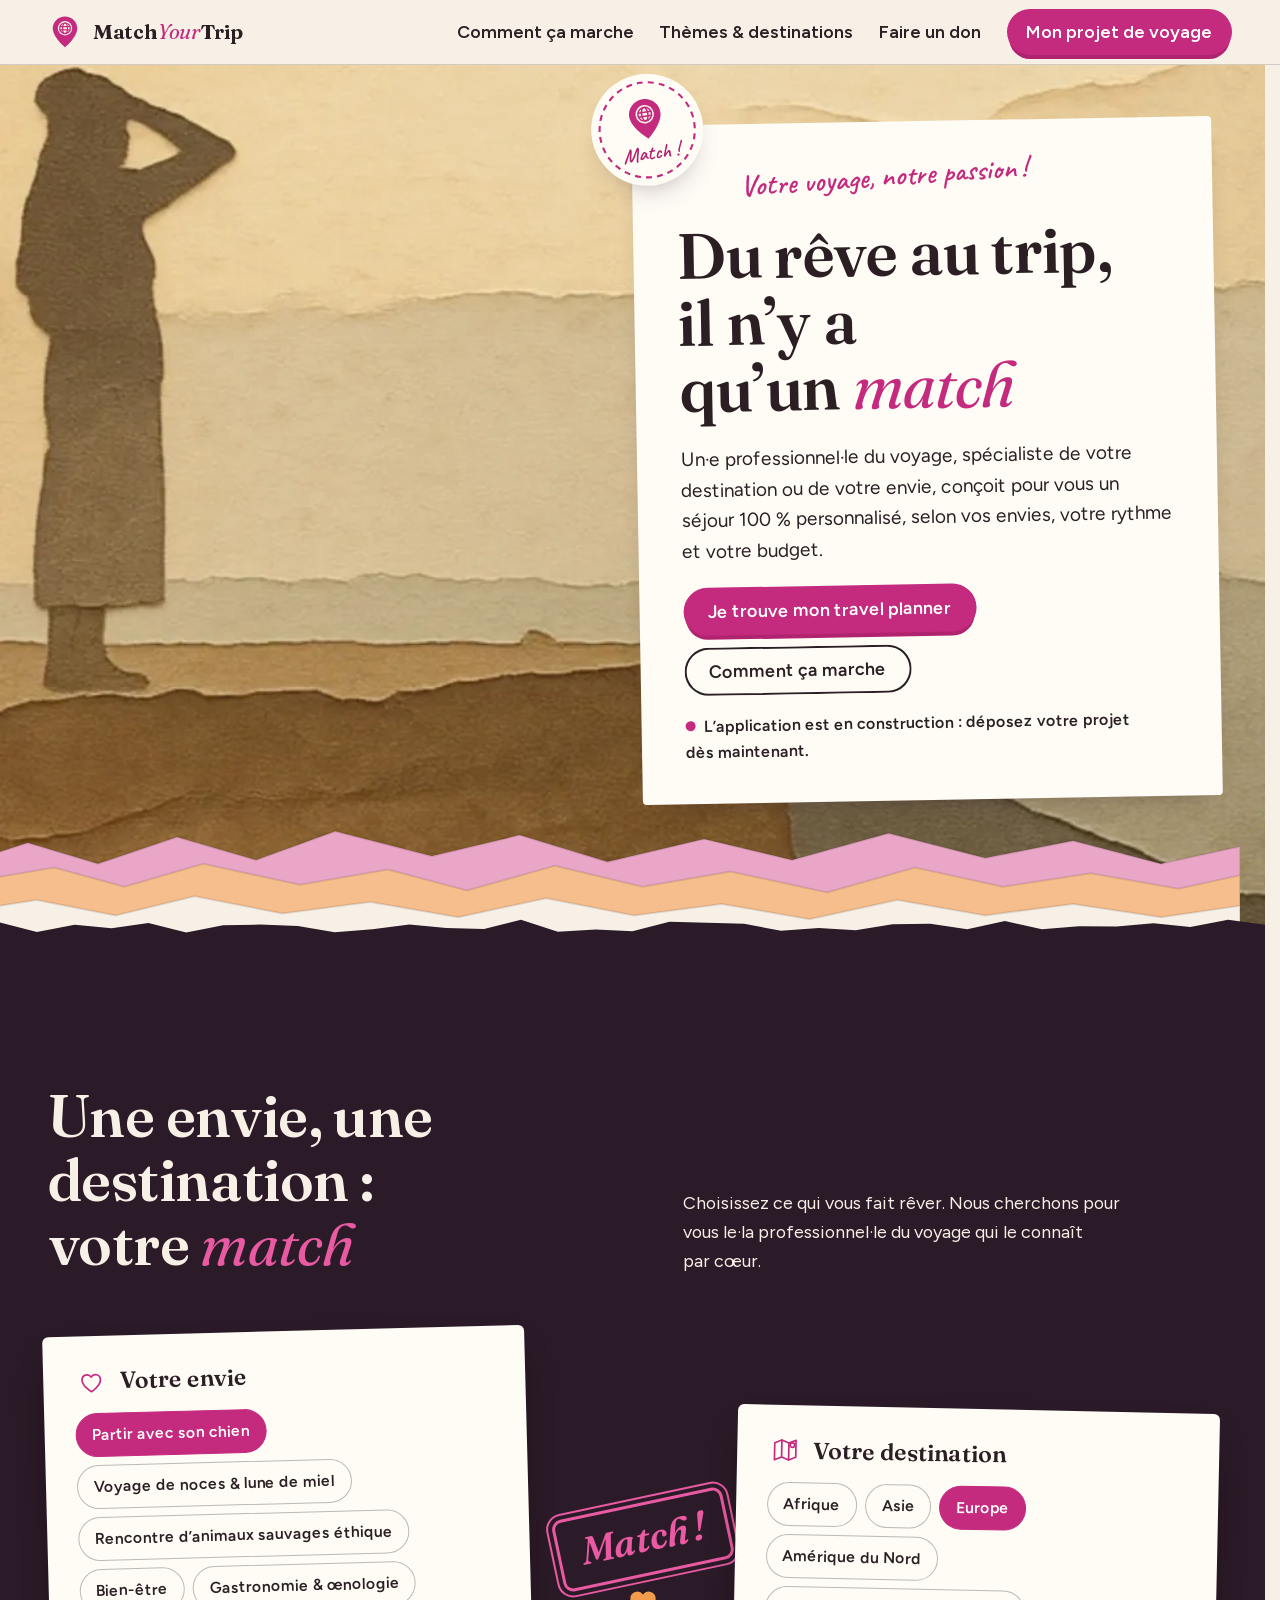
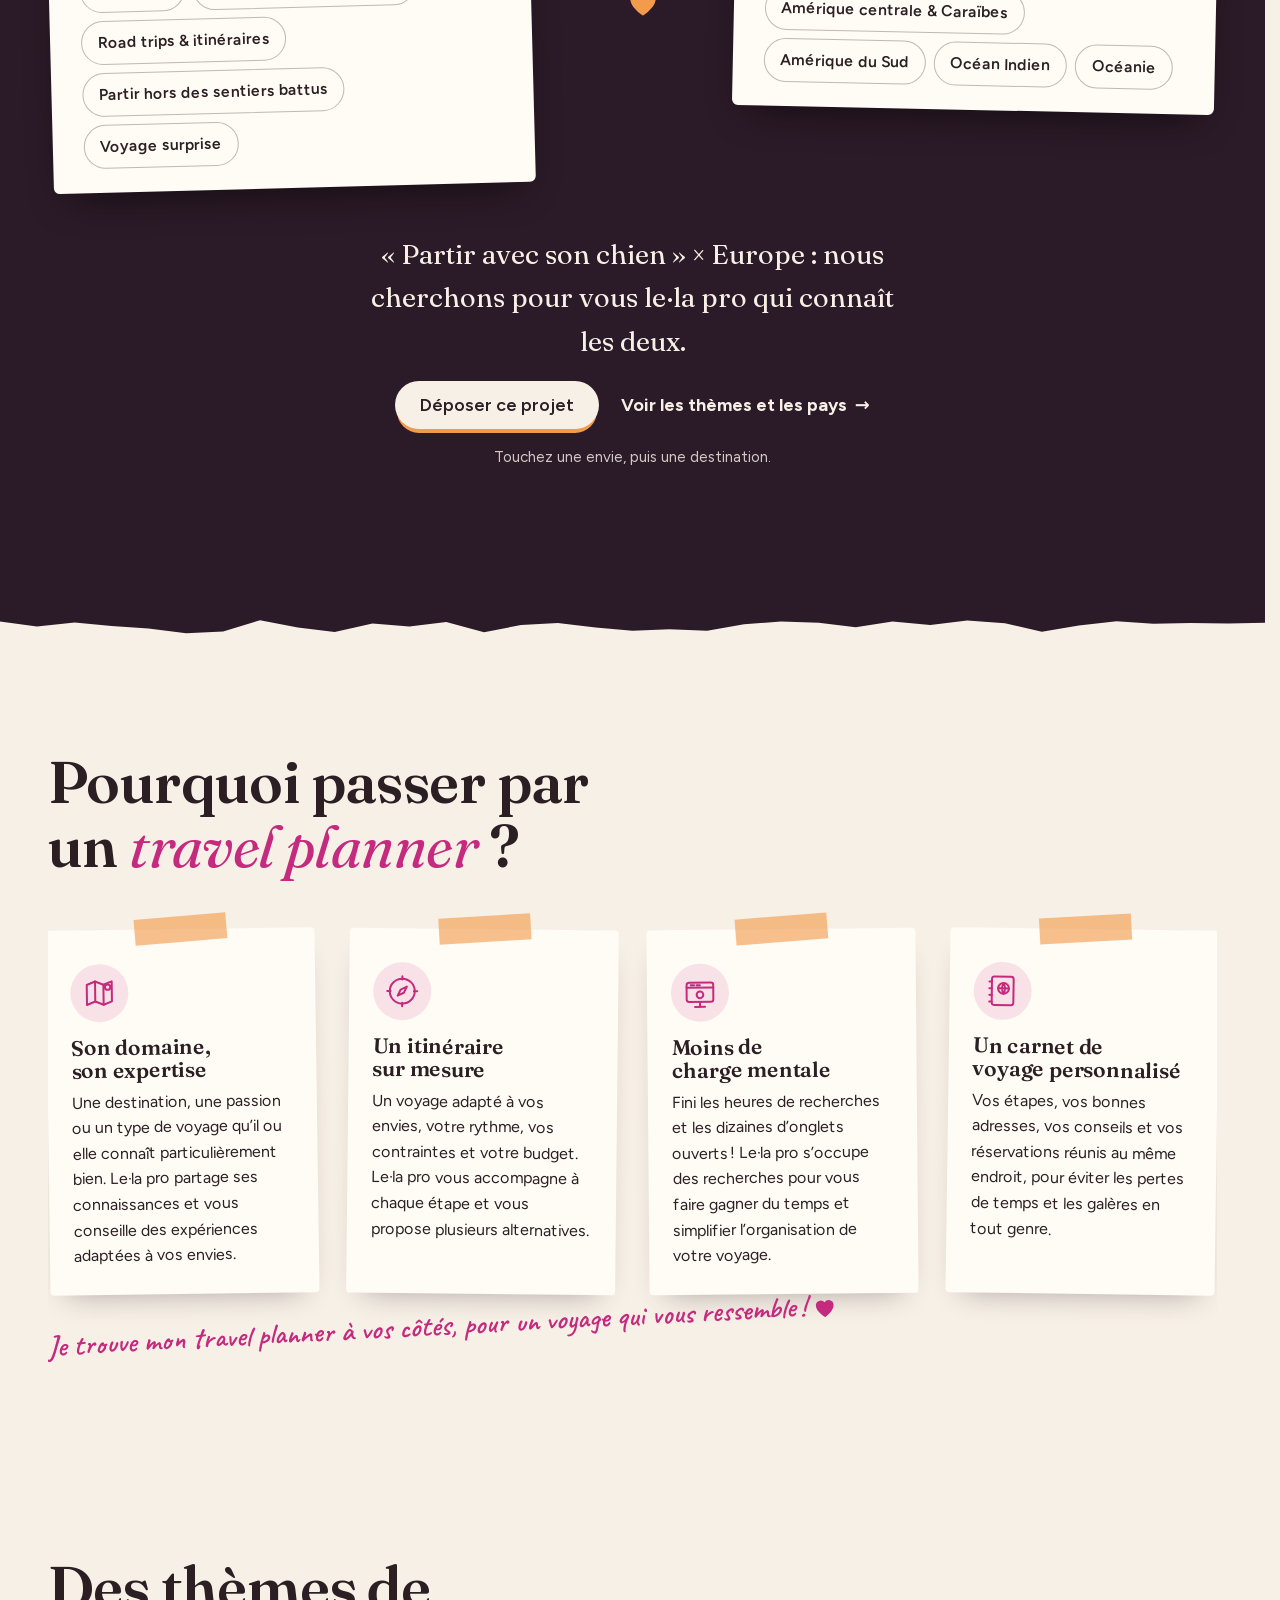
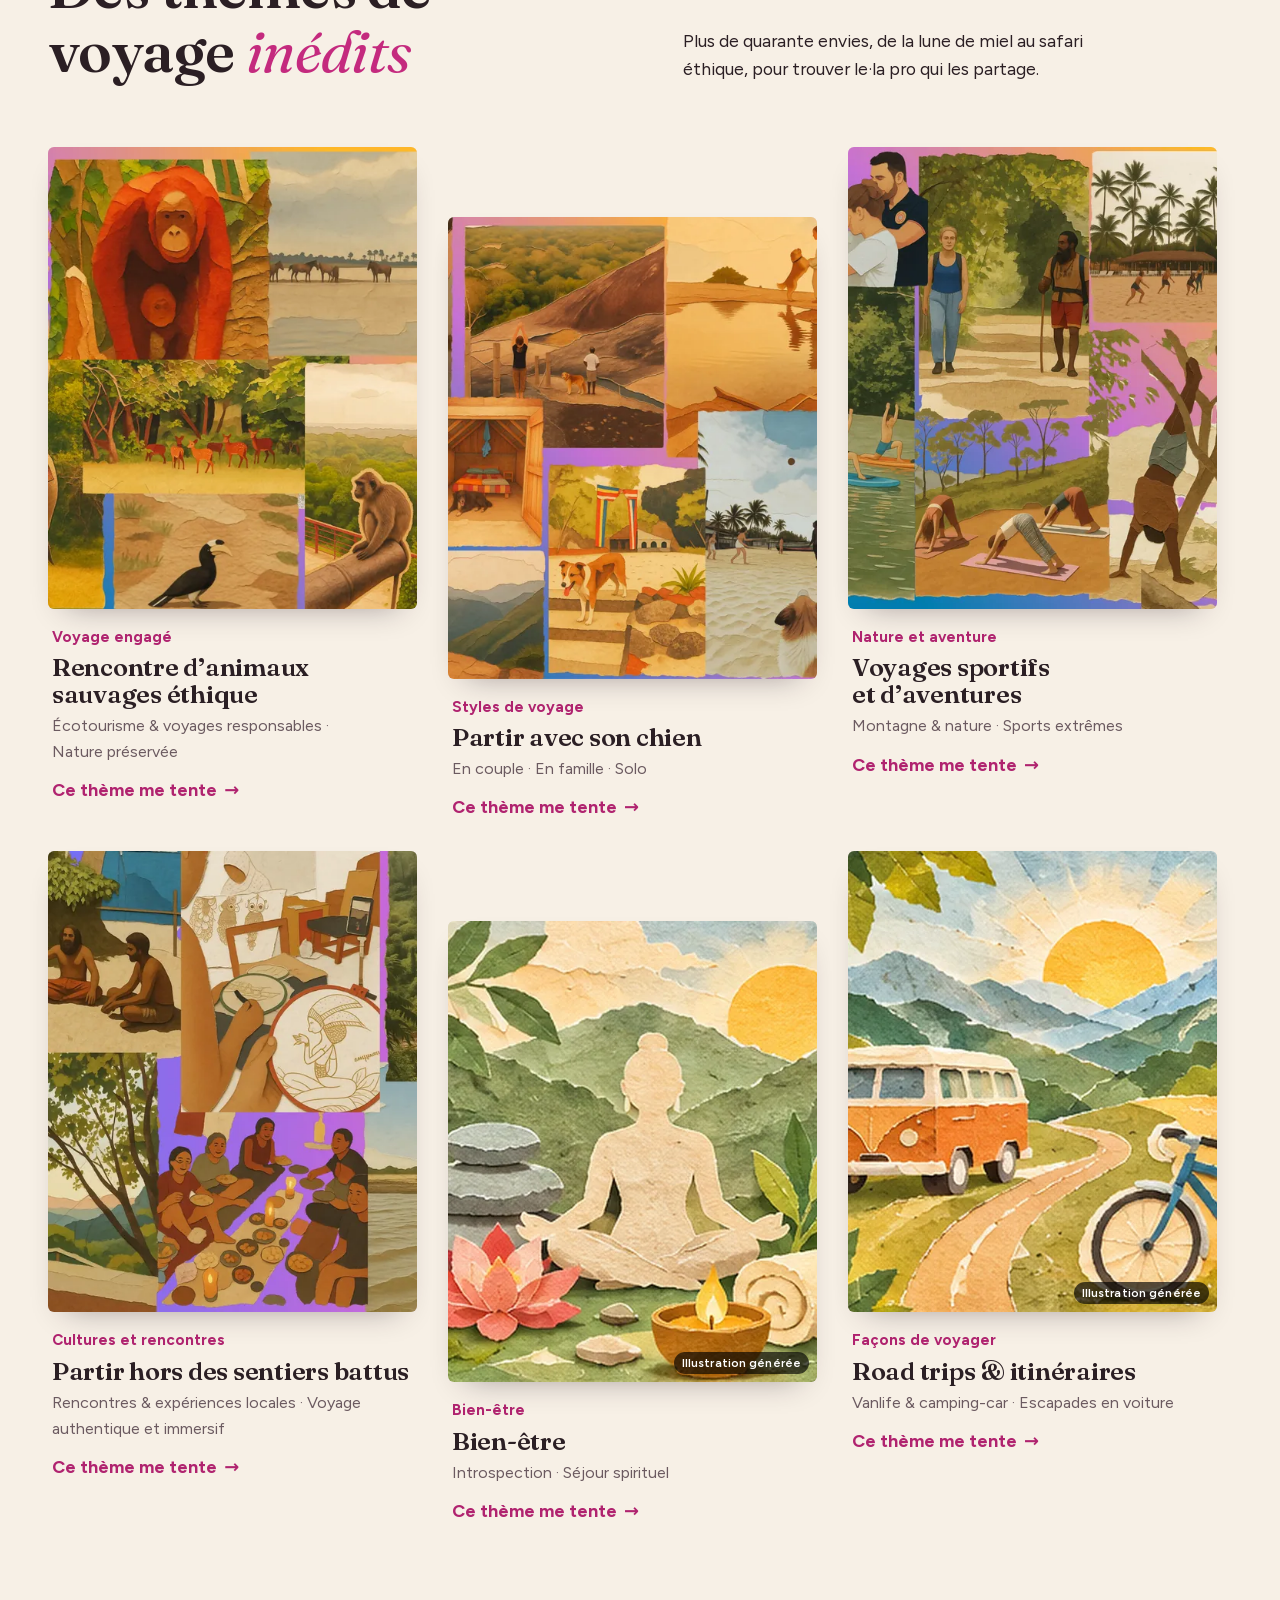
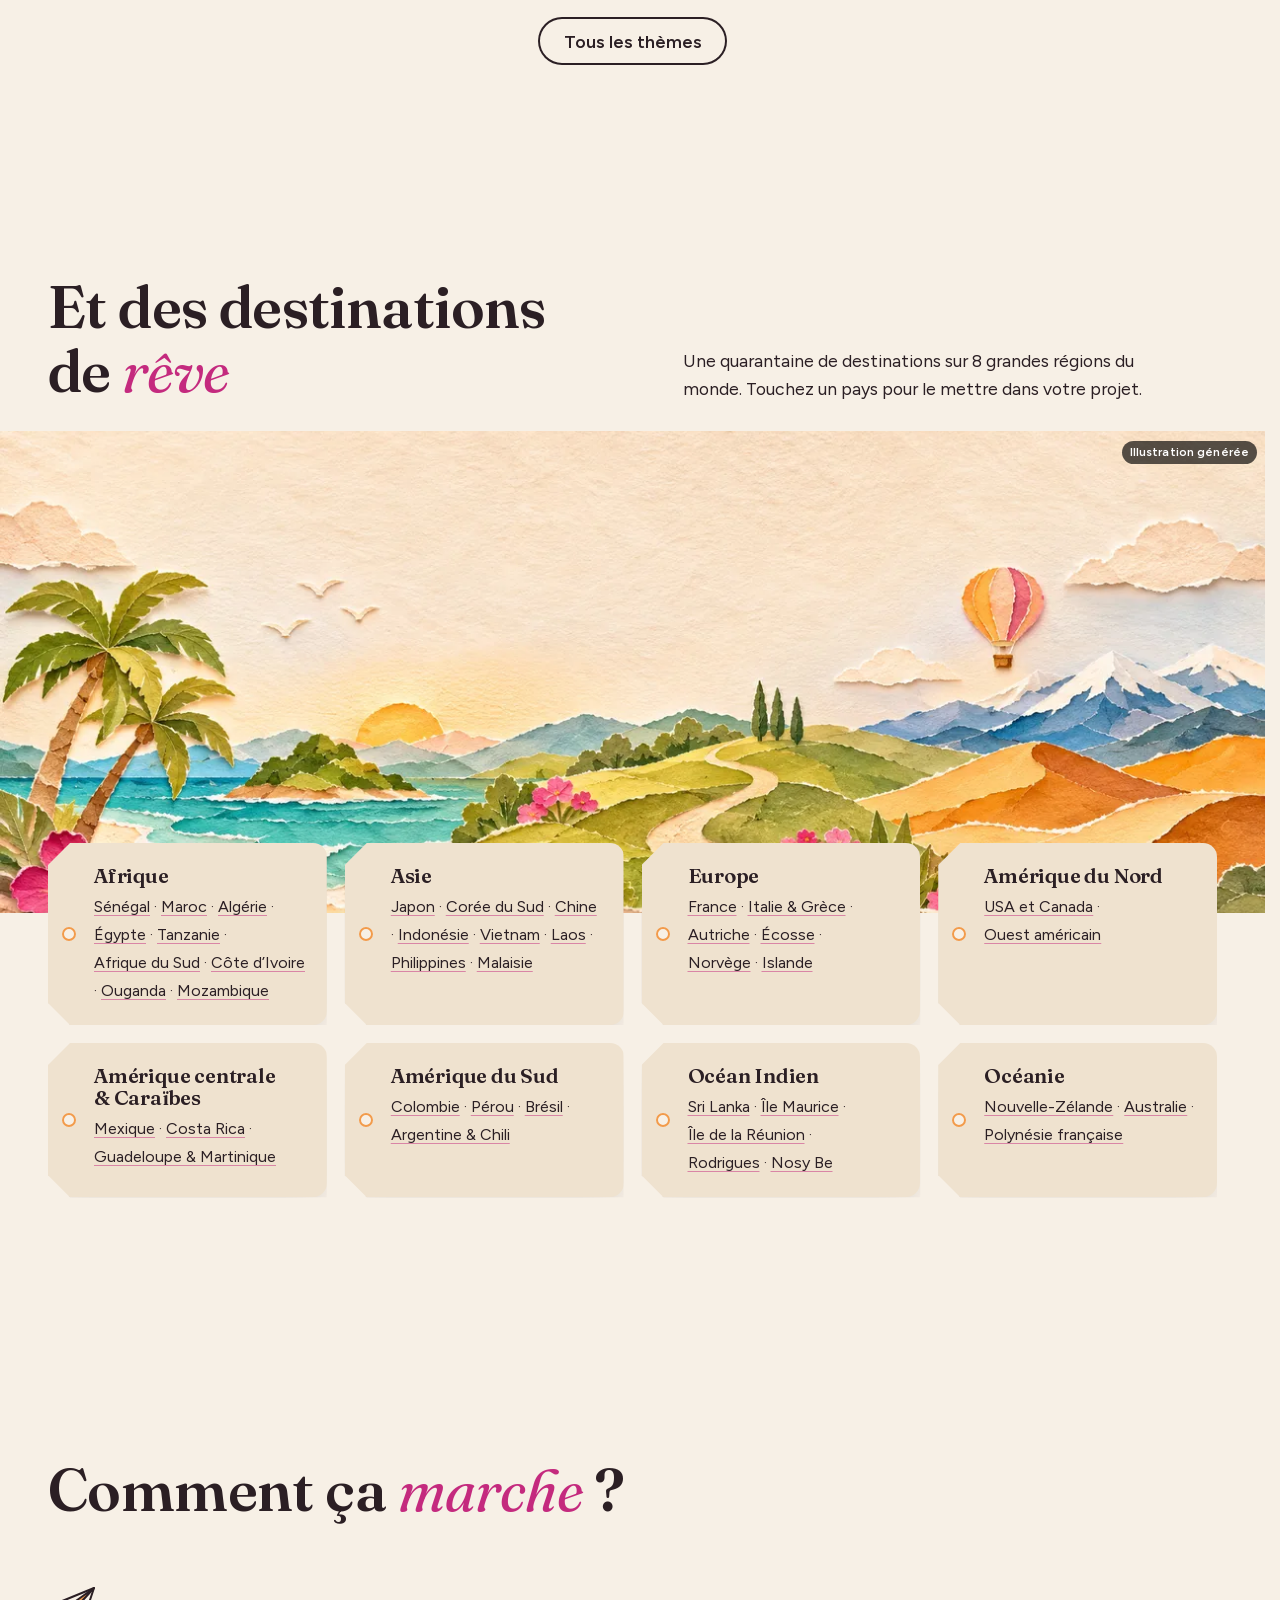
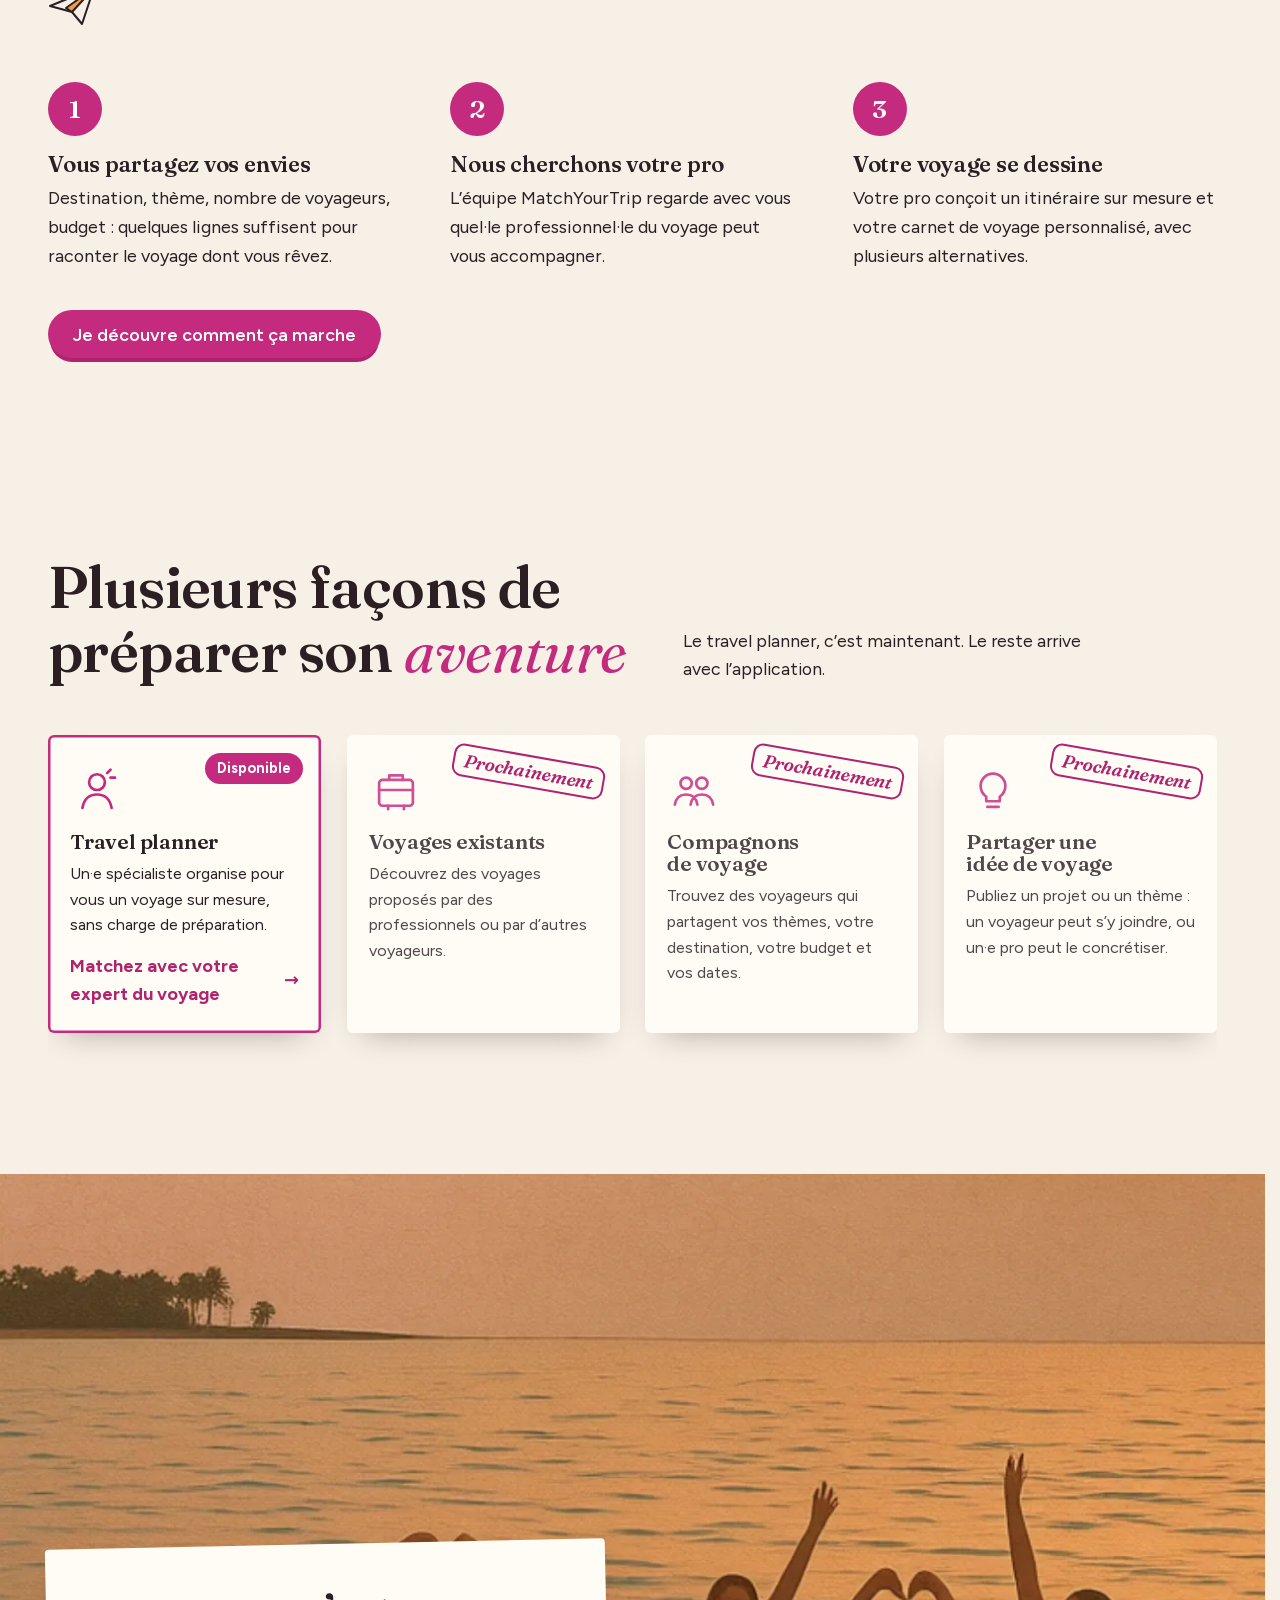
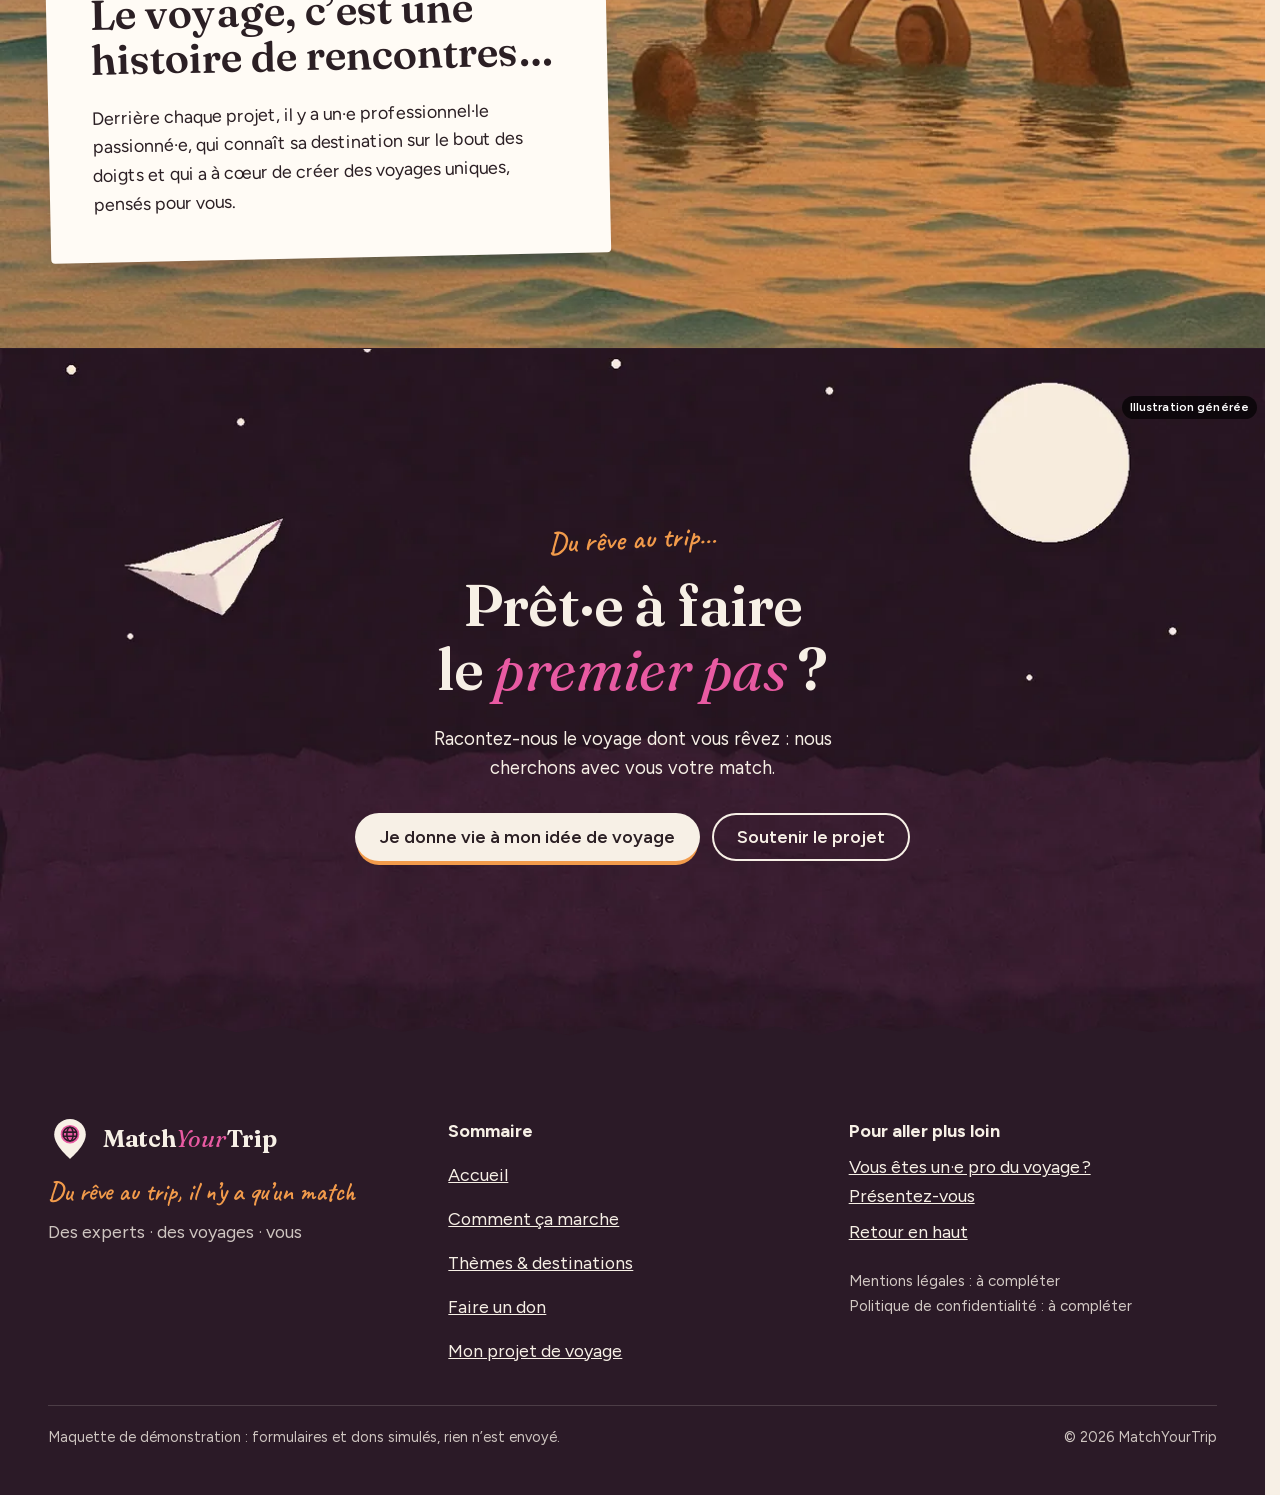
==== index.html @ 53a89237 "Maquette v1" ====
<!doctype html>
<html lang="fr" data-v="1" data-curseur>
<head>
<meta charset="utf-8">
<meta name="viewport" content="width=device-width, initial-scale=1, viewport-fit=cover">
<title>MatchYourTrip : du rêve au trip, il n’y a qu’un match</title>
<meta name="description" content="Un·e professionnel·le du voyage, spécialiste de votre destination ou de votre envie, conçoit un séjour 100 % personnalisé selon vos envies, votre rythme et votre budget.">
<meta name="robots" content="noindex, nofollow">
<link rel="canonical" href="https://matchyourtrip-maquette.vercel.app/">
<style>:root{--fond:#F7F0E6;--texte:#2B1F24;--voile-fond:#2B1A27;--ouverture-fond:#F7F0E6;--menu-fond:#F7F0E6}:root { --entete-h: 72px; --barres-h: 0px; } html { background: var(--fond); color: var(--texte); scrollbar-gutter: stable; } body { margin: 0; background: var(--fond); } html.js:not(.secours):not([data-arrivee="retour"]) [data-anime] { opacity: 0; } html.js:not(.secours):not([data-arrivee="retour"]) [data-anime].vu { opacity: 1; } [data-voile] { position: fixed; inset: 0; z-index: 900; background: var(--voile-fond); transform: translateY(100%); visibility: hidden; pointer-events: none; } html[data-arrivee="voile"]:not(.voile-leve):not(.secours) [data-voile] { transform: none; visibility: visible; } html.secours [data-voile] { visibility: hidden !important; } .ouverture-panneau { position: fixed; inset: 0; z-index: 850; display: none; place-content: center; justify-items: center; background: var(--ouverture-fond, var(--voile-fond)); color: var(--fond); text-align: center; } html.js[data-arrivee="intro"]:not(.secours):not(.intro-finie) .ouverture-panneau { display: grid; } html.defilement-bloque, html.defilement-bloque body, html.js[data-arrivee="intro"]:not(.secours):not(.intro-finie), html.js[data-arrivee="intro"]:not(.secours):not(.intro-finie) body, html[data-arrivee="voile"]:not(.voile-leve):not(.secours), html[data-arrivee="voile"]:not(.voile-leve):not(.secours) body { overflow: hidden; } html.js[data-arrivee="intro"]:not(.secours):not(.intro-finie) { background-color: var(--ouverture-fond, var(--voile-fond)); } html[data-arrivee="voile"]:not(.voile-leve):not(.secours) { background-color: var(--voile-fond); }</style>
<script>(function () {
var d = document.documentElement, ss = null, ls = null;
try { ss = window.sessionStorage; ls = window.localStorage; } catch (e) {}
d.classList.add('js');
var nav = performance.getEntriesByType ? performance.getEntriesByType('navigation')[0] : null;
var type = nav ? nav.type : 'navigate';
var depart = null;
try { depart = JSON.parse(ss.getItem('socle:depart') || 'null'); ss.removeItem('socle:depart'); } catch (e) {}
if (depart && !(Date.now() - depart.t < 15000)) depart = null;
var mode = type === 'back_forward' ? 'retour' : type === 'reload' ? 'intro' : depart ? 'voile' : 'intro';
d.setAttribute('data-arrivee', mode);
if (mode === 'voile' && depart.couleur) d.style.setProperty('--voile-fond', depart.couleur);
if (type === 'reload' && 'scrollRestoration' in history) {
history.scrollRestoration = 'manual';
}
try {
var choisie = ls && ls.getItem('socle:langue');
var langue = (d.lang || '').slice(0, 2);
if (choisie && choisie !== langue && type === 'navigate' && !depart) {
var alt = document.querySelector('link[rel="alternate"][hreflang="' + choisie + '"]');
if (alt) location.replace(new URL(alt.href).pathname + location.search + location.hash);
}
} catch (e) {}
setTimeout(function () { if (!d.classList.contains('demarre')) d.classList.add('secours'); }, 2000);
})();</script>
<link rel="preload" href="/assets/fonts/fraunces.woff2" as="font" type="font/woff2" crossorigin>
<link rel="preload" href="/assets/fonts/figtree-var.woff2" as="font" type="font/woff2" crossorigin>
<link rel="stylesheet" href="/assets/css/socle.css?v=1">
<link rel="stylesheet" href="/assets/css/site.css?v=1">
<link rel="modulepreload" href="/assets/js/site.js?v=1">
<link rel="modulepreload" href="/assets/js/socle/index.js?v=1">
<script src="/assets/vendor/gsap.min.js" defer></script>
<script src="/assets/vendor/ScrollTrigger.min.js" defer></script>
<script src="/assets/vendor/SplitText.min.js" defer></script>
<script type="module" src="/assets/js/site.js?v=1"></script>
<meta name="theme-color" content="#F7F0E6">
<link rel="icon" href="/assets/images/favicon.svg" type="image/svg+xml">
<link rel="apple-touch-icon" href="/assets/images/apple-touch-icon.png">
<meta property="og:type" content="website">
<meta property="og:site_name" content="MatchYourTrip">
<meta property="og:locale" content="fr_FR">
<meta property="og:title" content="MatchYourTrip : du rêve au trip, il n’y a qu’un match">
<meta property="og:description" content="Un·e professionnel·le du voyage, spécialiste de votre destination ou de votre envie, conçoit un séjour 100 % personnalisé selon vos envies, votre rythme et votre budget.">
<meta property="og:url" content="https://matchyourtrip-maquette.vercel.app/">
<meta property="og:image" content="https://matchyourtrip-maquette.vercel.app/assets/partage/accueil-fr.jpg">
<meta property="og:image:width" content="1200">
<meta property="og:image:height" content="630">
<meta property="og:image:alt" content="MatchYourTrip : collage en papier découpé, une silhouette regarde l’horizon">
<meta name="twitter:card" content="summary_large_image">
<script type="application/ld+json">{"@context":"https://schema.org","@type":"Organization","name":"MatchYourTrip","url":"https://www.matchyourtrip.fr","slogan":"Du rêve au trip, il n'y a qu'un match","description":"Mise en relation entre voyageurs et professionnels du voyage (travel planners) pour des voyages 100 % personnalisés."}</script>
</head>
<body id="haut">
<div data-voile data-forme="vague" aria-hidden="true"><svg class="voile-vague voile-vague--haut" viewBox="0 0 1440 120" preserveAspectRatio="none" aria-hidden="true"><path d="M0 120 C 240 20 480 20 720 70 S 1200 130 1440 40 V 120 H 0 Z"/></svg><svg class="voile-vague voile-vague--bas" viewBox="0 0 1440 120" preserveAspectRatio="none" aria-hidden="true"><path d="M0 0 C 240 100 480 100 720 50 S 1200 -10 1440 80 V 0 H 0 Z"/></svg><div class="voile-contenu"><img src="/assets/images/logo-clair.svg" alt="" width="56" height="56"><span data-voile-libelle>Accueil</span></div></div>
<div class="ouverture-panneau" data-ouverture aria-hidden="true">
  <div class="intro-scene">
    <svg class="intro-bande intro-bande--g" viewBox="0 0 600 90" preserveAspectRatio="none"><path d="M0 14 L600 6 L590 18 L598 30 L586 44 L597 58 L588 72 L600 84 L0 80 Z"/></svg>
    <svg class="intro-bande intro-bande--d" viewBox="0 0 600 90" preserveAspectRatio="none"><path d="M600 10 L0 4 L12 16 L2 30 L14 42 L3 56 L13 70 L0 86 L600 82 Z"/></svg>
    <img class="ouverture-logo" src="/assets/images/logo.svg" alt="" width="72" height="72" data-ouverture-objet>
    <svg class="intro-coeur" viewBox="0 0 24 22"><path d="M12 21s-9-5.6-9-12A5 5 0 0 1 12 6a5 5 0 0 1 9 3c0 6.4-9 12-9 12z"/></svg>
  </div>
  <p class="ouverture-nom"><span>Match</span><em>Your</em><span>Trip</span></p>
  <p class="ouverture-ligne">Du rêve au trip, il n’y a qu’un match</p>
</div>
<a class="evitement" href="#contenu">Aller au contenu</a>
<header data-entete>
  <div class="entete-rangee">
    <a class="entete-logo" href="/" data-libelle="Accueil" aria-current="page">
      <img src="/assets/images/logo.svg" alt="" width="36" height="36"><span class="logo-mot">Match<em>Your</em>Trip</span>
    </a>
    <nav data-nav aria-label="Navigation principale">
      <ul><li><a href="/comment-ca-marche" data-libelle="Comment ça marche">Comment ça marche</a></li><li><a href="/themes-et-destinations" data-libelle="Thèmes &amp; destinations">Thèmes &amp; destinations</a></li><li><a href="/faire-un-don" data-libelle="Faire un don">Faire un don</a></li></ul>
    </nav>
    <div class="entete-actions">
      <a class="bouton" href="/mon-projet-de-voyage" data-libelle="Mon projet de voyage">Mon projet de voyage</a>
      <button type="button" data-menu-bouton aria-controls="menu" aria-expanded="false" data-libelle-ouvrir="Menu" data-libelle-fermer="Fermer"><span data-libelle-bouton>Menu</span></button>
      <a class="menu-sansjs" href="#menu" data-menu-lien>Menu</a>
    </div>
  </div>
</header>
<script>/* Avant le premier affichage : rangées de la navigation (même règle que ajusterNav dans assets/js/socle/entete.js)
   et hauteur réelle de l'en-tête, pour que rien ne saute quand le JavaScript du site prend la main. */
(function () {
  var h = document.documentElement, u = document.querySelector('[data-nav] ul'), e = document.querySelector('[data-entete]');
  if (u) {
    var deborde = function () { return u.scrollWidth > u.clientWidth + 1; }, c = deborde();
    if (c && window.matchMedia('(min-width: 900px)').matches) {
      h.classList.add('nav-deux-rangees'); c = deborde();
      if (c) { h.classList.add('nav-deux-lignes'); var a = u.querySelector('a'); c = !a || u.getBoundingClientRect().height > a.getBoundingClientRect().height * 2.5; }
      if (c) h.classList.remove('nav-deux-rangees', 'nav-deux-lignes');
    }
    if (c) h.classList.add('nav-compacte');
  }
  if (e) h.style.setProperty('--entete-h', Math.round(e.getBoundingClientRect().height) + 'px');
})();</script>
<span id="menu-ferme" aria-hidden="true"></span>
<div id="menu" data-menu role="dialog" aria-modal="true" aria-label="Menu">
  <p class="menu-sansjs-fermer"><a href="#menu-ferme">Fermer</a></p>
  <ul><li style="--i:0"><a href="/" class="menu-lien" data-libelle="Accueil" aria-current="page">Accueil</a></li><li style="--i:1"><a href="/comment-ca-marche" class="menu-lien" data-libelle="Comment ça marche">Comment ça marche</a></li><li style="--i:2"><a href="/themes-et-destinations" class="menu-lien" data-libelle="Thèmes &amp; destinations">Thèmes &amp; destinations</a></li><li style="--i:3"><a href="/faire-un-don" class="menu-lien" data-libelle="Faire un don">Faire un don</a></li><li style="--i:4"><a href="/mon-projet-de-voyage" class="menu-lien" data-libelle="Mon projet de voyage">Mon projet de voyage</a></li></ul>
  <p class="menu-note">Du rêve au trip, il n’y a qu’un match</p>
</div>
<main id="contenu" tabindex="-1">
<section class="hero" id="debut">
  <figure class="media hero-media" data-effet="papier-couches" style="--cadrage:0% 46%;--cadrage-mobile:14% 50%">
  <picture><source media="(max-width: 760px) and (orientation: portrait)" srcset="/assets/images/accueil-ouverture-mobile-640.webp 640w, /assets/images/accueil-ouverture-mobile-1080.webp 1080w" sizes="100vw">
    <img src="/assets/images/accueil-ouverture-1280.webp" srcset="/assets/images/accueil-ouverture-640.webp 640w, /assets/images/accueil-ouverture-1280.webp 1280w, /assets/images/accueil-ouverture-1920.webp 1920w" sizes="100vw" alt="Collage en papier découpé : une silhouette regarde l’horizon depuis une falaise" width="1280" height="720" fetchpriority="high" loading="eager" decoding="async">
  </picture>
</figure>
  <div class="hero-couches" aria-hidden="true" data-visuel>
    <svg class="couche couche--1" viewBox="0 0 1440 160" preserveAspectRatio="none"><path d="M0 70 L60 52 L140 74 L230 46 L320 70 L410 40 L520 66 L620 44 L720 72 L830 48 L930 70 L1040 42 L1150 68 L1250 50 L1350 74 L1440 56 L1440 160 L0 160Z"/></svg>
    <svg class="couche couche--2" viewBox="0 0 1440 160" preserveAspectRatio="none"><path d="M0 92 L90 78 L170 98 L260 74 L370 96 L470 80 L560 102 L660 76 L760 98 L860 82 L970 104 L1070 78 L1170 98 L1270 84 L1370 100 L1440 86 L1440 160 L0 160Z"/></svg>
    <svg class="couche couche--3" viewBox="0 0 1440 160" preserveAspectRatio="none"><path d="M0 122 L70 112 L160 128 L250 108 L350 126 L450 114 L550 130 L650 110 L750 128 L850 116 L950 132 L1050 112 L1150 128 L1250 116 L1350 130 L1440 118 L1440 160 L0 160Z"/></svg>
  </div>
  <div class="hero-feuille">
    <div class="pastille hero-pastille" data-iris-centre="disque" data-grille="fil">
  <svg class="pastille-bord" viewBox="0 0 120 120" aria-hidden="true"><circle cx="60" cy="60" r="56"/></svg>
  <img src="/assets/images/logo.svg" alt="" width="46" height="46">
  <span class="pastille-texte">Match !</span>
</div>
    <p class="note-main hero-note">Votre voyage, notre passion !</p>
    <h1 class="hero-titre" data-grille="typo"><span class="ligne-masque"><span class="hero-ligne">Du rêve au trip,</span></span><span class="ligne-masque"><span class="hero-ligne">il n’y a qu’un <em>match</em></span></span></h1>
    <p class="hero-intro">Un·e professionnel·le du voyage, spécialiste de votre destination ou de votre envie, conçoit pour vous un séjour 100 % personnalisé, selon vos envies, votre rythme et votre budget.</p>
    <p class="hero-actions">
      <a href="/mon-projet-de-voyage#formulaire" class="bouton" data-libelle="Mon projet de voyage" data-action-principale data-survol="magnetique">Je trouve mon travel planner</a>
      <a href="/comment-ca-marche" class="bouton bouton--contour" data-libelle="Comment ça marche">Comment ça marche</a>
    </p>
    <p class="hero-info" data-info-cle><span class="point-vivant" aria-hidden="true"></span>L’application est en construction : déposez votre projet dès maintenant.</p>
  </div>
</section>
<section class="match" id="match">
  <svg class="dechirure dechirure--haut dechirure--prune" viewBox="0 0 1440 40" preserveAspectRatio="none" aria-hidden="true"><path d="M0 40 L0 9.9 L42 22.8 L85 12.9 L127 17.8 L169 10.6 L212 23.3 L254 13.7 L296 12.8 L339 14.7 L381 23.1 L424 19.0 L466 12.5 L508 17.4 L551 18.6 L593 6.3 L635 22.2 L678 19.2 L720 21.5 L762 8.9 L805 10.2 L847 11.8 L889 21.1 L932 17.2 L974 20.4 L1016 12.3 L1059 11.7 L1101 19.0 L1144 7.9 L1186 19.1 L1228 15.1 L1271 15.4 L1313 11.0 L1355 16.1 L1398 6.4 L1440 12.9 L1440 40 Z"/></svg>
  <div class="conteneur">
    <div class="match-tete">
      <h2 class="titre-section" data-anime="lignes">Une envie, une destination : votre <em>match</em></h2>
      <p data-anime>Choisissez ce qui vous fait rêver. Nous cherchons pour vous le·la professionnel·le du voyage qui le connaît par cœur.</p>
    </div>
    <div class="match-table" data-match data-grille="manipuler retour">
      <div class="match-carte match-carte--envie" data-match-carte="g" data-effet="match">
        <p class="match-label"><svg class="icone " viewBox="0 0 48 48" aria-hidden="true" data-visuel><g fill="none" stroke="currentColor" stroke-width="2.4" stroke-linecap="round" stroke-linejoin="round"><path d="M24 39s-13-8-13-17a7 7 0 0 1 13-3.6A7 7 0 0 1 37 22c0 9-13 17-13 17z"/></g></svg>Votre envie</p>
        <ul class="puces" role="list"><li><button type="button" class="puce" data-match-envie="Partir avec son chien" aria-pressed="true">Partir avec son chien</button></li><li><button type="button" class="puce" data-match-envie="Voyage de noces &amp; lune de miel" aria-pressed="false">Voyage de noces &amp; lune de miel</button></li><li><button type="button" class="puce" data-match-envie="Rencontre d’animaux sauvages éthique" aria-pressed="false">Rencontre d’animaux sauvages éthique</button></li><li><button type="button" class="puce" data-match-envie="Bien-être" aria-pressed="false">Bien-être</button></li><li><button type="button" class="puce" data-match-envie="Gastronomie &amp; œnologie" aria-pressed="false">Gastronomie &amp; œnologie</button></li><li><button type="button" class="puce" data-match-envie="Road trips &amp; itinéraires" aria-pressed="false">Road trips &amp; itinéraires</button></li><li><button type="button" class="puce" data-match-envie="Partir hors des sentiers battus" aria-pressed="false">Partir hors des sentiers battus</button></li><li><button type="button" class="puce" data-match-envie="Voyage surprise" aria-pressed="false">Voyage surprise</button></li></ul>
      </div>
      <div class="match-centre" aria-hidden="true" data-visuel>
        <span class="tampon tampon--match" data-match-tampon data-effet="match">Match !</span>
        <svg class="coeur match-coeur" viewBox="0 0 24 22" aria-hidden="true"><path d="M12 21s-9-5.6-9-12A5 5 0 0 1 12 6a5 5 0 0 1 9 3c0 6.4-9 12-9 12z"/></svg>
      </div>
      <div class="match-carte match-carte--dest" data-match-carte="d" data-effet="match">
        <p class="match-label"><svg class="icone " viewBox="0 0 48 48" aria-hidden="true" data-visuel><g fill="none" stroke="currentColor" stroke-width="2.4" stroke-linecap="round" stroke-linejoin="round"><path d="M9 14l10-4 10 4 10-4v24l-10 4-10-4-10 4z"/><path d="M19 10v24M29 14v24"/><circle cx="34" cy="17" r="3.2"/></g></svg>Votre destination</p>
        <ul class="puces" role="list"><li><button type="button" class="puce" data-match-dest="Afrique" aria-pressed="false">Afrique</button></li><li><button type="button" class="puce" data-match-dest="Asie" aria-pressed="false">Asie</button></li><li><button type="button" class="puce" data-match-dest="Europe" aria-pressed="true">Europe</button></li><li><button type="button" class="puce" data-match-dest="Amérique du Nord" aria-pressed="false">Amérique du Nord</button></li><li><button type="button" class="puce" data-match-dest="Amérique centrale &amp; Caraïbes" aria-pressed="false">Amérique centrale &amp; Caraïbes</button></li><li><button type="button" class="puce" data-match-dest="Amérique du Sud" aria-pressed="false">Amérique du Sud</button></li><li><button type="button" class="puce" data-match-dest="Océan Indien" aria-pressed="false">Océan Indien</button></li><li><button type="button" class="puce" data-match-dest="Océanie" aria-pressed="false">Océanie</button></li></ul>
      </div>
    </div>
    <div class="match-resultat">
      <p class="match-phrase" data-match-texte aria-live="polite">« Partir avec son chien » × Europe : nous cherchons pour vous le·la pro qui connaît les deux.</p>
      <p class="match-actions">
        <a class="bouton bouton--clair" data-match-lien href="/mon-projet-de-voyage?envie=Partir%20avec%20son%20chien&amp;destination=Europe#formulaire" data-libelle="Mon projet de voyage">Déposer ce projet</a>
        <a href="/themes-et-destinations" class="lien-fleche lien-fleche--clair" data-libelle="Thèmes &amp; destinations">Voir les thèmes et les pays</a>
      </p>
      <p class="match-aide">Touchez une envie, puis une destination.</p>
    </div>
  </div>
  <svg class="dechirure dechirure--bas dechirure--prune" viewBox="0 0 1440 40" preserveAspectRatio="none" aria-hidden="true"><path d="M0 40 L0 22.0 L42 15.4 L85 20.7 L127 15.9 L169 12.8 L212 6.4 L254 8.8 L296 23.7 L339 14.0 L381 8.1 L424 19.5 L466 15.2 L508 21.4 L551 7.8 L593 17.3 L635 20.1 L678 14.0 L720 9.8 L762 11.8 L805 9.7 L847 18.3 L889 22.0 L932 20.3 L974 14.3 L1016 22.1 L1059 17.5 L1101 23.2 L1144 19.7 L1186 8.5 L1228 16.6 L1271 22.2 L1313 19.0 L1355 19.9 L1398 19.2 L1440 20.5 L1440 40 Z"/></svg>
</section>
<section class="pourquoi conteneur" id="pourquoi">
  <h2 class="titre-section" data-anime="lignes">Pourquoi passer par un <em>travel planner</em>&nbsp;?</h2>
  <ul class="fiches" role="list">
    <li class="fiche" style="--r:-0.8deg" data-effet="fiches">
      <span class="scotch" aria-hidden="true"></span>
      <svg class="icone fiche-icone" viewBox="0 0 48 48" aria-hidden="true" data-visuel><g fill="none" stroke="currentColor" stroke-width="2.4" stroke-linecap="round" stroke-linejoin="round"><path d="M9 14l10-4 10 4 10-4v24l-10 4-10-4-10 4z"/><path d="M19 10v24M29 14v24"/><circle cx="34" cy="17" r="3.2"/></g></svg>
      <h3>Son domaine, son expertise</h3>
      <p>Une destination, une passion ou un type de voyage qu’il ou elle connaît particulièrement bien. Le·la pro partage ses connaissances et vous conseille des expériences adaptées à vos envies.</p>
    </li><li class="fiche" style="--r:0.6deg" data-effet="fiches">
      <span class="scotch" aria-hidden="true"></span>
      <svg class="icone fiche-icone" viewBox="0 0 48 48" aria-hidden="true" data-visuel><g fill="none" stroke="currentColor" stroke-width="2.4" stroke-linecap="round" stroke-linejoin="round"><circle cx="24" cy="24" r="15"/><path d="M29.5 18.5l-3.6 7.4-7.4 3.6 3.6-7.4z"/><path d="M24 6v4M24 38v4M6 24h4M38 24h4"/></g></svg>
      <h3>Un itinéraire sur mesure</h3>
      <p>Un voyage adapté à vos envies, votre rythme, vos contraintes et votre budget. Le·la pro vous accompagne à chaque étape et vous propose plusieurs alternatives.</p>
    </li><li class="fiche" style="--r:-0.5deg" data-effet="fiches">
      <span class="scotch" aria-hidden="true"></span>
      <svg class="icone fiche-icone" viewBox="0 0 48 48" aria-hidden="true" data-visuel><g fill="none" stroke="currentColor" stroke-width="2.4" stroke-linecap="round" stroke-linejoin="round"><rect x="8" y="12" width="32" height="23" rx="3"/><path d="M8 18h32M13 15h4M20 15h4"/><path d="M18 41h12M24 35v6"/><circle cx="24" cy="26.5" r="4"/></g></svg>
      <h3>Moins de charge mentale</h3>
      <p>Fini les heures de recherches et les dizaines d’onglets ouverts ! Le·la pro s’occupe des recherches pour vous faire gagner du temps et simplifier l’organisation de votre voyage.</p>
    </li><li class="fiche" style="--r:0.8deg" data-effet="fiches">
      <span class="scotch" aria-hidden="true"></span>
      <svg class="icone fiche-icone" viewBox="0 0 48 48" aria-hidden="true" data-visuel><g fill="none" stroke="currentColor" stroke-width="2.4" stroke-linecap="round" stroke-linejoin="round"><rect x="11" y="7" width="26" height="34" rx="3"/><path d="M11 13H8M11 21H8M11 29H8M11 37H8"/><circle cx="25" cy="21" r="6.5"/><path d="M18.5 21h13M25 14.5c2.4 3.6 2.4 9.4 0 13M25 14.5c-2.4 3.6-2.4 9.4 0 13"/></g></svg>
      <h3>Un carnet de voyage personnalisé</h3>
      <p>Vos étapes, vos bonnes adresses, vos conseils et vos réservations réunis au même endroit, pour éviter les pertes de temps et les galères en tout genre.</p>
    </li>
  </ul>
  <p class="note-main pourquoi-note" data-anime>Je trouve mon travel planner à vos côtés, pour un voyage qui vous ressemble ! <svg class="coeur note-coeur" viewBox="0 0 24 22" aria-hidden="true"><path d="M12 21s-9-5.6-9-12A5 5 0 0 1 12 6a5 5 0 0 1 9 3c0 6.4-9 12-9 12z"/></svg></p>
</section>
<section class="vedettes" id="themes">
  <div class="conteneur vedettes-tete">
    <h2 class="titre-section" data-anime="lignes">Des thèmes de voyage <em>inédits</em></h2>
    <p data-anime>Plus de quarante envies, de la lune de miel au safari éthique, pour trouver le·la pro qui les partage.</p>
    <p class="vedettes-glisser" aria-hidden="true">Faites glisser →</p>
  </div>
  <div class="vedettes-piste" data-galerie tabindex="0" role="region" aria-label="Des thèmes de voyage inédits">
    <article class="vedette vedette--0" data-effet="colonnes">
      <figure class="media vedette-media" style="--cadrage:50% 50%;aspect-ratio:4 / 5">
  <picture>
    <img src="/assets/images/theme-animaux-784.webp" srcset="/assets/images/theme-animaux-480.webp 480w, /assets/images/theme-animaux-640.webp 640w, /assets/images/theme-animaux-784.webp 784w" sizes="(max-width: 760px) 78vw, 30vw" alt="Collage d’animaux sauvages : orang-outan, éléphant, léopard, calao" width="784" height="980" loading="lazy" decoding="async">
  </picture>
</figure>
      <div class="vedette-texte">
        <p class="vedette-famille">Voyage engagé</p>
        <h3>Rencontre d’animaux sauvages éthique</h3>
        <p class="vedette-items">Écotourisme &amp; voyages responsables · Nature préservée</p>
        <a href="/mon-projet-de-voyage?envie=Rencontre%20d%E2%80%99animaux%20sauvages%20%C3%A9thique#formulaire" class="lien-fleche" data-libelle="Mon projet de voyage">Ce thème me tente</a>
      </div>
    </article><article class="vedette vedette--1" data-effet="colonnes">
      <figure class="media vedette-media" style="--cadrage:50% 50%;aspect-ratio:4 / 5">
  <picture>
    <img src="/assets/images/theme-chien-784.webp" srcset="/assets/images/theme-chien-480.webp 480w, /assets/images/theme-chien-640.webp 640w, /assets/images/theme-chien-784.webp 784w" sizes="(max-width: 760px) 78vw, 30vw" alt="Collage : voyager avec son chien, de la plage à la montagne" width="784" height="980" loading="lazy" decoding="async">
  </picture>
</figure>
      <div class="vedette-texte">
        <p class="vedette-famille">Styles de voyage</p>
        <h3>Partir avec son chien</h3>
        <p class="vedette-items">En couple · En famille · Solo</p>
        <a href="/mon-projet-de-voyage?envie=Partir%20avec%20son%20chien#formulaire" class="lien-fleche" data-libelle="Mon projet de voyage">Ce thème me tente</a>
      </div>
    </article><article class="vedette vedette--2" data-effet="colonnes">
      <figure class="media vedette-media" style="--cadrage:50% 50%;aspect-ratio:4 / 5">
  <picture>
    <img src="/assets/images/theme-aventure-784.webp" srcset="/assets/images/theme-aventure-480.webp 480w, /assets/images/theme-aventure-640.webp 640w, /assets/images/theme-aventure-784.webp 784w" sizes="(max-width: 760px) 78vw, 30vw" alt="Collage : randonnée, paddle, yoga et volley sur la plage" width="784" height="980" loading="lazy" decoding="async">
  </picture>
</figure>
      <div class="vedette-texte">
        <p class="vedette-famille">Nature et aventure</p>
        <h3>Voyages sportifs et d’aventures</h3>
        <p class="vedette-items">Montagne &amp; nature · Sports extrêmes</p>
        <a href="/mon-projet-de-voyage?envie=Voyages%20sportifs%20et%20d%E2%80%99aventures#formulaire" class="lien-fleche" data-libelle="Mon projet de voyage">Ce thème me tente</a>
      </div>
    </article><article class="vedette vedette--0" data-effet="colonnes">
      <figure class="media vedette-media" style="--cadrage:50% 50%;aspect-ratio:4 / 5">
  <picture>
    <img src="/assets/images/theme-rencontres-784.webp" srcset="/assets/images/theme-rencontres-480.webp 480w, /assets/images/theme-rencontres-640.webp 640w, /assets/images/theme-rencontres-784.webp 784w" sizes="(max-width: 760px) 78vw, 30vw" alt="Partir hors des sentiers battus" width="784" height="980" loading="lazy" decoding="async">
  </picture>
</figure>
      <div class="vedette-texte">
        <p class="vedette-famille">Cultures et rencontres</p>
        <h3>Partir hors des sentiers battus</h3>
        <p class="vedette-items">Rencontres &amp; expériences locales · Voyage authentique et immersif</p>
        <a href="/mon-projet-de-voyage?envie=Partir%20hors%20des%20sentiers%20battus#formulaire" class="lien-fleche" data-libelle="Mon projet de voyage">Ce thème me tente</a>
      </div>
    </article><article class="vedette vedette--1" data-effet="colonnes">
      <figure class="media vedette-media" data-grok style="--cadrage:50% 50%;aspect-ratio:4 / 5">
  <picture>
    <img src="/assets/images/grok/theme-bien-etre-784.webp" srcset="/assets/images/grok/theme-bien-etre-480.webp 480w, /assets/images/grok/theme-bien-etre-640.webp 640w, /assets/images/grok/theme-bien-etre-784.webp 784w" sizes="(max-width: 760px) 78vw, 30vw" alt="Collage : une personne de dos médite au-dessus d’une mer de nuages" width="784" height="980" loading="lazy" decoding="async">
  </picture><figcaption class="mention-ia">Illustration générée</figcaption>
</figure>
      <div class="vedette-texte">
        <p class="vedette-famille">Bien-être</p>
        <h3>Bien-être</h3>
        <p class="vedette-items">Introspection · Séjour spirituel</p>
        <a href="/mon-projet-de-voyage?envie=Bien-%C3%AAtre#formulaire" class="lien-fleche" data-libelle="Mon projet de voyage">Ce thème me tente</a>
      </div>
    </article><article class="vedette vedette--2" data-effet="colonnes">
      <figure class="media vedette-media" data-grok style="--cadrage:50% 50%;aspect-ratio:4 / 5">
  <picture>
    <img src="/assets/images/grok/theme-route-784.webp" srcset="/assets/images/grok/theme-route-480.webp 480w, /assets/images/grok/theme-route-640.webp 640w, /assets/images/grok/theme-route-784.webp 784w" sizes="(max-width: 760px) 78vw, 30vw" alt="Collage : route côtière sinueuse et petit van" width="784" height="980" loading="lazy" decoding="async">
  </picture><figcaption class="mention-ia">Illustration générée</figcaption>
</figure>
      <div class="vedette-texte">
        <p class="vedette-famille">Façons de voyager</p>
        <h3>Road trips &amp; itinéraires</h3>
        <p class="vedette-items">Vanlife &amp; camping-car · Escapades en voiture</p>
        <a href="/mon-projet-de-voyage?envie=Road%20trips%20%26%20itin%C3%A9raires#formulaire" class="lien-fleche" data-libelle="Mon projet de voyage">Ce thème me tente</a>
      </div>
    </article>
  </div>
  <p class="conteneur vedettes-tous" data-anime><a href="/themes-et-destinations" class="bouton bouton--contour" data-libelle="Thèmes &amp; destinations">Tous les thèmes</a></p>
</section>
<section class="destinations" id="destinations">
  <div class="conteneur destinations-tete">
    <h2 class="titre-section" data-anime="lignes">Et des destinations de <em>rêve</em></h2>
    <p data-anime>Une quarantaine de destinations sur 8 grandes régions du monde. Touchez un pays pour le mettre dans votre projet.</p>
  </div>
  <figure class="media destinations-bande" data-grok data-fx="parallaxe" data-fx-force="8" style="--cadrage:50% 50%">
  <picture><source media="(max-width: 760px) and (orientation: portrait)" srcset="/assets/images/grok/themes-ouverture-mobile-640.webp 640w, /assets/images/grok/themes-ouverture-mobile-1080.webp 1080w" sizes="100vw">
    <img src="/assets/images/grok/themes-ouverture-1280.webp" srcset="/assets/images/grok/themes-ouverture-640.webp 640w, /assets/images/grok/themes-ouverture-1280.webp 1280w, /assets/images/grok/themes-ouverture-1920.webp 1920w" sizes="100vw" alt="Panorama en papier déchiré : lagon, collines, dunes et sommets enneigés" width="1280" height="549" loading="lazy" decoding="async">
  </picture><figcaption class="mention-ia">Illustration générée</figcaption>
</figure>
  <ul class="conteneur etiquettes" role="list">
    <li class="etiquette" style="--r:-3deg" data-effet="etiquettes">
      <span class="etiquette-trou" aria-hidden="true"></span>
      <h3>Afrique</h3>
      <p class="etiquette-pays"><a href="/mon-projet-de-voyage?destination=S%C3%A9n%C3%A9gal#formulaire" data-libelle="Mon projet de voyage">Sénégal</a> · <a href="/mon-projet-de-voyage?destination=Maroc#formulaire" data-libelle="Mon projet de voyage">Maroc</a> · <a href="/mon-projet-de-voyage?destination=Alg%C3%A9rie#formulaire" data-libelle="Mon projet de voyage">Algérie</a> · <a href="/mon-projet-de-voyage?destination=%C3%89gypte#formulaire" data-libelle="Mon projet de voyage">Égypte</a> · <a href="/mon-projet-de-voyage?destination=Tanzanie#formulaire" data-libelle="Mon projet de voyage">Tanzanie</a> · <a href="/mon-projet-de-voyage?destination=Afrique%20du%20Sud#formulaire" data-libelle="Mon projet de voyage">Afrique du Sud</a> · <a href="/mon-projet-de-voyage?destination=C%C3%B4te%20d%E2%80%99Ivoire#formulaire" data-libelle="Mon projet de voyage">Côte d’Ivoire</a> · <a href="/mon-projet-de-voyage?destination=Ouganda#formulaire" data-libelle="Mon projet de voyage">Ouganda</a> · <a href="/mon-projet-de-voyage?destination=Mozambique#formulaire" data-libelle="Mon projet de voyage">Mozambique</a></p>
    </li><li class="etiquette" style="--r:2deg" data-effet="etiquettes">
      <span class="etiquette-trou" aria-hidden="true"></span>
      <h3>Asie</h3>
      <p class="etiquette-pays"><a href="/mon-projet-de-voyage?destination=Japon#formulaire" data-libelle="Mon projet de voyage">Japon</a> · <a href="/mon-projet-de-voyage?destination=Cor%C3%A9e%20du%20Sud#formulaire" data-libelle="Mon projet de voyage">Corée du Sud</a> · <a href="/mon-projet-de-voyage?destination=Chine#formulaire" data-libelle="Mon projet de voyage">Chine</a> · <a href="/mon-projet-de-voyage?destination=Indon%C3%A9sie#formulaire" data-libelle="Mon projet de voyage">Indonésie</a> · <a href="/mon-projet-de-voyage?destination=Vietnam#formulaire" data-libelle="Mon projet de voyage">Vietnam</a> · <a href="/mon-projet-de-voyage?destination=Laos#formulaire" data-libelle="Mon projet de voyage">Laos</a> · <a href="/mon-projet-de-voyage?destination=Philippines#formulaire" data-libelle="Mon projet de voyage">Philippines</a> · <a href="/mon-projet-de-voyage?destination=Malaisie#formulaire" data-libelle="Mon projet de voyage">Malaisie</a></p>
    </li><li class="etiquette" style="--r:-1.5deg" data-effet="etiquettes">
      <span class="etiquette-trou" aria-hidden="true"></span>
      <h3>Europe</h3>
      <p class="etiquette-pays"><a href="/mon-projet-de-voyage?destination=France#formulaire" data-libelle="Mon projet de voyage">France</a> · <a href="/mon-projet-de-voyage?destination=Italie%20%26%20Gr%C3%A8ce#formulaire" data-libelle="Mon projet de voyage">Italie &amp; Grèce</a> · <a href="/mon-projet-de-voyage?destination=Autriche#formulaire" data-libelle="Mon projet de voyage">Autriche</a> · <a href="/mon-projet-de-voyage?destination=%C3%89cosse#formulaire" data-libelle="Mon projet de voyage">Écosse</a> · <a href="/mon-projet-de-voyage?destination=Norv%C3%A8ge#formulaire" data-libelle="Mon projet de voyage">Norvège</a> · <a href="/mon-projet-de-voyage?destination=Islande#formulaire" data-libelle="Mon projet de voyage">Islande</a></p>
    </li><li class="etiquette" style="--r:2.5deg" data-effet="etiquettes">
      <span class="etiquette-trou" aria-hidden="true"></span>
      <h3>Amérique du Nord</h3>
      <p class="etiquette-pays"><a href="/mon-projet-de-voyage?destination=USA%20et%20Canada#formulaire" data-libelle="Mon projet de voyage">USA et Canada</a> · <a href="/mon-projet-de-voyage?destination=Ouest%20am%C3%A9ricain#formulaire" data-libelle="Mon projet de voyage">Ouest américain</a></p>
    </li><li class="etiquette" style="--r:-2deg" data-effet="etiquettes">
      <span class="etiquette-trou" aria-hidden="true"></span>
      <h3>Amérique centrale &amp; Caraïbes</h3>
      <p class="etiquette-pays"><a href="/mon-projet-de-voyage?destination=Mexique#formulaire" data-libelle="Mon projet de voyage">Mexique</a> · <a href="/mon-projet-de-voyage?destination=Costa%20Rica#formulaire" data-libelle="Mon projet de voyage">Costa Rica</a> · <a href="/mon-projet-de-voyage?destination=Guadeloupe%20%26%20Martinique#formulaire" data-libelle="Mon projet de voyage">Guadeloupe &amp; Martinique</a></p>
    </li><li class="etiquette" style="--r:1.5deg" data-effet="etiquettes">
      <span class="etiquette-trou" aria-hidden="true"></span>
      <h3>Amérique du Sud</h3>
      <p class="etiquette-pays"><a href="/mon-projet-de-voyage?destination=Colombie#formulaire" data-libelle="Mon projet de voyage">Colombie</a> · <a href="/mon-projet-de-voyage?destination=P%C3%A9rou#formulaire" data-libelle="Mon projet de voyage">Pérou</a> · <a href="/mon-projet-de-voyage?destination=Br%C3%A9sil#formulaire" data-libelle="Mon projet de voyage">Brésil</a> · <a href="/mon-projet-de-voyage?destination=Argentine%20%26%20Chili#formulaire" data-libelle="Mon projet de voyage">Argentine &amp; Chili</a></p>
    </li><li class="etiquette" style="--r:-2.5deg" data-effet="etiquettes">
      <span class="etiquette-trou" aria-hidden="true"></span>
      <h3>Océan Indien</h3>
      <p class="etiquette-pays"><a href="/mon-projet-de-voyage?destination=Sri%20Lanka#formulaire" data-libelle="Mon projet de voyage">Sri Lanka</a> · <a href="/mon-projet-de-voyage?destination=%C3%8Ele%20Maurice#formulaire" data-libelle="Mon projet de voyage">Île Maurice</a> · <a href="/mon-projet-de-voyage?destination=%C3%8Ele%20de%20la%20R%C3%A9union#formulaire" data-libelle="Mon projet de voyage">Île de la Réunion</a> · <a href="/mon-projet-de-voyage?destination=Rodrigues#formulaire" data-libelle="Mon projet de voyage">Rodrigues</a> · <a href="/mon-projet-de-voyage?destination=Nosy%20Be#formulaire" data-libelle="Mon projet de voyage">Nosy Be</a></p>
    </li><li class="etiquette" style="--r:2deg" data-effet="etiquettes">
      <span class="etiquette-trou" aria-hidden="true"></span>
      <h3>Océanie</h3>
      <p class="etiquette-pays"><a href="/mon-projet-de-voyage?destination=Nouvelle-Z%C3%A9lande#formulaire" data-libelle="Mon projet de voyage">Nouvelle-Zélande</a> · <a href="/mon-projet-de-voyage?destination=Australie#formulaire" data-libelle="Mon projet de voyage">Australie</a> · <a href="/mon-projet-de-voyage?destination=Polyn%C3%A9sie%20fran%C3%A7aise#formulaire" data-libelle="Mon projet de voyage">Polynésie française</a></p>
    </li>
  </ul>
</section>
<section class="etapes" id="etapes">
  <div class="conteneur">
    <h2 class="titre-section" data-anime="lignes">Comment ça <em>marche</em>&nbsp;?</h2>
    <div class="etapes-parcours">
      <svg class="etapes-trace" aria-hidden="true" data-visuel><path class="etapes-trace-fond" d=""/><path class="etapes-trace-plein" d=""/></svg>
      <svg class="avion etapes-avion" viewBox="0 0 48 40" aria-hidden="true" data-visuel data-effet="avion"><path d="M2 20L46 2 34 38 24 26z" fill="#F7F0E6" stroke="currentColor" stroke-width="2" stroke-linejoin="round"/><path d="M24 26L46 2 18 22z" fill="#F29B4B" stroke="currentColor" stroke-width="2" stroke-linejoin="round"/></svg>
      <ol class="etapes-liste" role="list">
        <li class="etape"><span class="etape-num" aria-hidden="true">1</span><h3>Vous partagez vos envies</h3><p>Destination, thème, nombre de voyageurs, budget : quelques lignes suffisent pour raconter le voyage dont vous rêvez.</p></li><li class="etape"><span class="etape-num" aria-hidden="true">2</span><h3>Nous cherchons votre pro</h3><p>L’équipe MatchYourTrip regarde avec vous quel·le professionnel·le du voyage peut vous accompagner.</p></li><li class="etape"><span class="etape-num" aria-hidden="true">3</span><h3>Votre voyage se dessine</h3><p>Votre pro conçoit un itinéraire sur mesure et votre carnet de voyage personnalisé, avec plusieurs alternatives.</p></li>
      </ol>
    </div>
    <p class="etapes-action" data-anime><a href="/comment-ca-marche" class="bouton" data-libelle="Comment ça marche">Je découvre comment ça marche</a></p>
  </div>
</section>
<section class="formules conteneur" id="formules">
  <div class="formules-tete">
    <h2 class="titre-section" data-anime="lignes">Plusieurs façons de préparer son <em>aventure</em></h2>
    <p data-anime>Le travel planner, c’est maintenant. Le reste arrive avec l’application.</p>
  </div>
  <ul class="formules-liste" role="list">
    <li class="formule formule--disponible">
      <svg class="icone formule-icone" viewBox="0 0 48 48" aria-hidden="true" data-visuel><g fill="none" stroke="currentColor" stroke-width="2.4" stroke-linecap="round" stroke-linejoin="round"><circle cx="24" cy="17" r="7"/><path d="M11 40c1.5-8 6.5-12 13-12s11.5 4 13 12"/><path d="M33 9l3-3M36 13h4"/></g></svg>
      <h3>Travel planner</h3>
      <p>Un·e spécialiste organise pour vous un voyage sur mesure, sans charge de préparation.</p>
      <span class="ruban-statut">Disponible</span><a href="/mon-projet-de-voyage#formulaire" class="lien-fleche" data-libelle="Mon projet de voyage">Matchez avec votre expert du voyage</a>
    </li><li class="formule formule--bientot">
      <svg class="icone formule-icone" viewBox="0 0 48 48" aria-hidden="true" data-visuel><g fill="none" stroke="currentColor" stroke-width="2.4" stroke-linecap="round" stroke-linejoin="round"><rect x="9" y="15" width="30" height="23" rx="3"/><path d="M18 15v-4h12v4M9 24h30M17 38v3M31 38v3"/></g></svg>
      <h3>Voyages existants</h3>
      <p>Découvrez des voyages proposés par des professionnels ou par d’autres voyageurs.</p>
      <span class="tampon tampon--bientot" data-tampon data-effet="tampons">Prochainement</span>
    </li><li class="formule formule--bientot">
      <svg class="icone formule-icone" viewBox="0 0 48 48" aria-hidden="true" data-visuel><g fill="none" stroke="currentColor" stroke-width="2.4" stroke-linecap="round" stroke-linejoin="round"><circle cx="17" cy="18" r="5"/><circle cx="31" cy="18" r="5"/><path d="M7 37c1-6 5-9 10-9s9 3 10 9M21 37c1-6 5-9 10-9s9 3 10 9"/></g></svg>
      <h3>Compagnons de voyage</h3>
      <p>Trouvez des voyageurs qui partagent vos thèmes, votre destination, votre budget et vos dates.</p>
      <span class="tampon tampon--bientot" data-tampon data-effet="tampons">Prochainement</span>
    </li><li class="formule formule--bientot">
      <svg class="icone formule-icone" viewBox="0 0 48 48" aria-hidden="true" data-visuel><g fill="none" stroke="currentColor" stroke-width="2.4" stroke-linecap="round" stroke-linejoin="round"><path d="M18 30c-3.5-2.6-5-6-5-9.5a11 11 0 0 1 22 0c0 3.5-1.5 6.9-5 9.5v4H18z"/><path d="M19 39h10"/></g></svg>
      <h3>Partager une idée de voyage</h3>
      <p>Publiez un projet ou un thème : un voyageur peut s’y joindre, ou un·e pro peut le concrétiser.</p>
      <span class="tampon tampon--bientot" data-tampon data-effet="tampons">Prochainement</span>
    </li>
  </ul>
</section>
<section class="rencontres" id="rencontres">
  <figure class="media rencontres-media" data-fx="parallaxe" data-fx-force="10" style="--cadrage:53% 54%">
  <picture><source media="(max-width: 760px) and (orientation: portrait)" srcset="/assets/images/accueil-rencontres-mobile-640.webp 640w, /assets/images/accueil-rencontres-mobile-1080.webp 1080w" sizes="100vw">
    <img src="/assets/images/accueil-rencontres-1280.webp" srcset="/assets/images/accueil-rencontres-640.webp 640w, /assets/images/accueil-rencontres-1280.webp 1280w, /assets/images/accueil-rencontres-1920.webp 1920w" sizes="100vw" alt="Quatre amies dans la mer au coucher du soleil, les mains en cœur" width="1280" height="853" loading="lazy" decoding="async">
  </picture>
</figure>
  <div class="conteneur rencontres-contenu">
    <blockquote class="feuille rencontres-feuille" data-anime>
      <p class="rencontres-titre">Le voyage, c’est une histoire de rencontres…</p>
      <p>Derrière chaque projet, il y a un·e professionnel·le passionné·e, qui connaît sa destination sur le bout des doigts et qui a à cœur de créer des voyages uniques, pensés pour vous.</p>
    </blockquote>
  </div>
</section>
<section class="fin" id="fin">
  <svg class="dechirure dechirure--haut dechirure--prune" viewBox="0 0 1440 40" preserveAspectRatio="none" aria-hidden="true"><path d="M0 40 L0 16.1 L42 8.1 L85 10.4 L127 14.0 L169 15.1 L212 7.4 L254 21.8 L296 16.6 L339 13.4 L381 11.1 L424 20.1 L466 17.8 L508 7.4 L551 15.0 L593 10.2 L635 18.1 L678 8.8 L720 16.1 L762 14.8 L805 9.2 L847 6.9 L889 22.9 L932 23.5 L974 8.2 L1016 14.0 L1059 23.2 L1101 9.4 L1144 13.5 L1186 15.9 L1228 18.1 L1271 11.1 L1313 9.1 L1355 23.7 L1398 14.0 L1440 10.2 L1440 40 Z"/></svg>
  <figure class="media fin-media" data-grok data-fx="zoom" data-fx-force="12" style="--cadrage:50% 50%">
  <picture><source media="(max-width: 760px) and (orientation: portrait)" srcset="/assets/images/grok/appel-nuit-mobile-640.webp 640w" sizes="100vw">
    <img src="/assets/images/grok/appel-nuit-1280.webp" srcset="/assets/images/grok/appel-nuit-640.webp 640w, /assets/images/grok/appel-nuit-1280.webp 1280w, /assets/images/grok/appel-nuit-1920.webp 1920w" sizes="100vw" alt="" width="1280" height="853" loading="lazy" decoding="async">
  </picture><figcaption class="mention-ia">Illustration générée</figcaption>
</figure>
  <div class="conteneur fin-contenu">
    <p class="note-main fin-note">Du rêve au trip…</p>
    <h2 class="titre-section" data-anime="lignes">Prêt·e à faire le <em>premier pas</em>&nbsp;?</h2>
    <p class="fin-texte" data-anime>Racontez-nous le voyage dont vous rêvez : nous cherchons avec vous votre match.</p>
    <p class="fin-actions" data-anime>
      <a href="/mon-projet-de-voyage#formulaire" class="bouton bouton--clair" data-libelle="Mon projet de voyage" data-survol="magnetique">Je donne vie à mon idée de voyage</a>
      <a href="/faire-un-don" class="bouton bouton--contour-clair" data-libelle="Faire un don">Soutenir le projet</a>
    </p>
  </div>
</section>
</main>
<footer class="pied" id="pied">
  <svg class="pied-dechirure" viewBox="0 0 1440 40" preserveAspectRatio="none" aria-hidden="true"><path d="M0 40 L0 18 L40 10 L86 22 L130 8 L178 20 L226 6 L270 19 L318 9 L366 23 L410 7 L458 18 L506 8 L552 21 L600 10 L648 24 L694 9 L742 19 L790 6 L838 20 L884 10 L932 23 L980 8 L1026 18 L1074 7 L1120 21 L1168 9 L1216 22 L1262 8 L1310 19 L1358 10 L1404 21 L1440 12 L1440 40 Z"/></svg>
  <div class="conteneur pied-grille">
    <div class="pied-marque">
      <p class="pied-logo"><img src="/assets/images/logo-clair.svg" alt="" width="44" height="44"><span class="logo-mot">Match<em>Your</em>Trip</span></p>
      <p class="pied-slogan">Du rêve au trip, il n’y a qu’un match</p>
      <p class="pied-signature">Des experts · des voyages · vous</p>
    </div>
    <nav aria-label="Sommaire">
      <p class="pied-titre">Sommaire</p>
      <ul><li><a href="/" data-libelle="Accueil" aria-current="page">Accueil</a></li><li><a href="/comment-ca-marche" data-libelle="Comment ça marche">Comment ça marche</a></li><li><a href="/themes-et-destinations" data-libelle="Thèmes &amp; destinations">Thèmes &amp; destinations</a></li><li><a href="/faire-un-don" data-libelle="Faire un don">Faire un don</a></li><li><a href="/mon-projet-de-voyage" data-libelle="Mon projet de voyage">Mon projet de voyage</a></li></ul>
    </nav>
    <div>
      <p class="pied-titre">Pour aller plus loin</p>
      <ul>
        <li><a href="/mon-projet-de-voyage?profil=pro#formulaire" data-libelle="Mon projet de voyage">Vous êtes un·e pro du voyage ? Présentez-vous</a></li>
        <li><a href="#haut" data-sans-transition>Retour en haut</a></li>
      </ul>
      <p class="pied-legal">Mentions légales&nbsp;: à compléter<br>Politique de confidentialité&nbsp;: à compléter</p>
    </div>
  </div>
  <div class="conteneur pied-bas"><p>Maquette de démonstration : formulaires et dons simulés, rien n’est envoyé.</p><p>© 2026 MatchYourTrip</p></div>
</footer>
<div data-barre-fixe>
  <a href="/themes-et-destinations" class="bouton bouton--contour" data-libelle="Thèmes &amp; destinations">Thèmes</a>
  <a href="/mon-projet-de-voyage" class="bouton" data-libelle="Mon projet de voyage">Mon projet</a>
</div>
</body>
</html>
---- assets/css/socle.css ----
/* Socle : règles communes à toutes les maquettes. Le style du projet va dans site.css.
   Les couleurs et polices du projet se règlent par les variables ci-dessous (redéfinies dans site.css). */
:root {
  --police-titres: Georgia, 'Times New Roman', serif;
  --police-texte: system-ui, -apple-system, 'Segoe UI', Roboto, sans-serif;
  --accent: #b3361f;
  --texte-doux: color-mix(in srgb, var(--texte) 78%, var(--fond));
  --ligne: color-mix(in srgb, var(--texte) 18%, var(--fond));
  --gouttiere: clamp(16px, 4vw, 48px);
  --largeur: 1240px;
  --rayon: 6px;
  --duree: .7s;
  --courbe: cubic-bezier(.22, 1, .36, 1);
}

*, *::before, *::after { box-sizing: border-box; }
html { -webkit-text-size-adjust: 100%; text-size-adjust: 100%; }
body {
  font-family: var(--police-texte); font-size: clamp(1rem, .96rem + .2vw, 1.125rem); line-height: 1.6;
  padding-bottom: var(--barres-h); overflow-x: clip;
}
img, picture, video, canvas, svg { display: block; max-width: 100%; }
img, video { height: auto; }
h1, h2, h3, h4 { font-family: var(--police-titres); line-height: 1.08; margin: 0 0 .5em; text-wrap: balance; font-weight: 600; }
p, li, dd, figcaption { text-wrap: pretty; }
p { margin: 0 0 1em; }
a { color: inherit; }
a[href^="mailto:"] { overflow-wrap: anywhere; }
button, input, select, textarea { font: inherit; color: inherit; }
button { cursor: pointer; }
:where(a, button, input, select, textarea, summary, [tabindex]) { -webkit-tap-highlight-color: transparent; }
:focus { outline: none; }
:focus-visible { outline: 3px solid var(--accent); outline-offset: 3px; border-radius: 2px; }
[id] { scroll-margin-top: calc(var(--entete-h) + 12px); scroll-margin-bottom: calc(var(--barres-h) + 12px); }
/* Lien profond vers une scène qui cache l'en-tête : elle arrive tout en haut de l'écran (comme aller() du socle). */
html.js:not(.secours) :is([data-entete-cache], [data-entete-cache] [id], [data-fx="plein-ecran"], [data-fx="plein-ecran"] [id]) { scroll-margin-top: 0; }
[hidden] { display: none !important; }

.visuellement-cache {
  position: absolute !important; width: 1px; height: 1px; padding: 0; margin: -1px;
  overflow: hidden; clip: rect(0 0 0 0); white-space: nowrap; border: 0;
}
.evitement {
  position: fixed; left: 12px; top: 12px; z-index: 1000; padding: 12px 16px; background: var(--texte); color: var(--fond);
  transform: translateY(-160%); text-decoration: none;
}
.evitement:focus-visible { transform: none; }
.conteneur { width: min(100% - 2 * var(--gouttiere), var(--largeur)); margin-inline: auto; }
.chiffres { font-variant-numeric: tabular-nums; }

/* Boutons : zones tactiles d'au moins 44 px. */
.bouton {
  display: inline-flex; align-items: center; justify-content: center; gap: .5em;
  min-height: 48px; min-width: 44px; padding: .7em 1.4em; border-radius: 999px;
  background: var(--accent); color: var(--fond); text-decoration: none; font-weight: 600; border: 0;
  line-height: 1.2; text-align: center;
}
.bouton--contour { background: transparent; color: inherit; box-shadow: inset 0 0 0 2px currentColor; }
.bouton[disabled] { opacity: .55; cursor: not-allowed; }

/* Apparitions : cachées par le style critique jusqu'à .vu, jamais recachées. */
html.js:not(.secours):not([data-arrivee="retour"]) [data-anime]:not([data-anime="gsap"]) {
  transform: translate3d(0, 1.2rem, 0);
  transition: opacity var(--duree) var(--courbe) var(--delai, 0s), transform var(--duree) var(--courbe) var(--delai, 0s);
}
html.js:not(.secours):not([data-arrivee="retour"]) [data-anime]:not([data-anime="gsap"]).vu { transform: none; }

/* Bibliothèque d'effets (effets.js). Apparitions : le bloc lui-même ne glisse pas, ce sont ses parties qui arrivent.
   Mêmes conditions que les apparitions : en secours, au retour et sans JavaScript, état final direct.
   Les transitions ne valent que pendant l'arrivée (.fx-fini ensuite) : celles du projet reprennent la main. */
html.js:not(.secours):not([data-arrivee="retour"]) :is([data-anime="lignes"], [data-anime="mots"], [data-anime="lettres"], [data-anime="cascade"]):not([data-anime="gsap"]) {
  transform: none; transition: opacity .25s linear var(--delai, 0s);
}
/* Masques des lignes : découpe par clip-path, débordante en haut et sur les côtés (accents), un peu en bas (jambages),
   au lieu d'un overflow et de marges : la mise en page ne change pas d'un pixel pendant la découpe. La ligne part
   d'assez bas (135 %) pour rester invisible malgré le débord du bas. */
.fx-ligne-mask { overflow: visible !important; clip-path: inset(-.4em -.6em -.2em -.6em); }
html.js:not(.secours):not([data-arrivee="retour"]) [data-anime="lignes"] .fx-ligne {
  transform: translate3d(0, 135%, 0); transition: transform 1s var(--courbe) calc(var(--delai, 0s) + var(--i, 0) * 90ms);
}
html.js:not(.secours):not([data-arrivee="retour"]) [data-anime="lignes"].vu .fx-ligne { transform: none; }
html.js:not(.secours):not([data-arrivee="retour"]) [data-anime="mots"] .fx-mot {
  opacity: 0; transform: translate3d(0, .5em, 0);
  transition: opacity .6s var(--courbe) calc(var(--delai, 0s) + var(--i, 0) * 35ms), transform .7s var(--courbe) calc(var(--delai, 0s) + var(--i, 0) * 35ms);
}
html.js:not(.secours):not([data-arrivee="retour"]) [data-anime="mots"].vu .fx-mot { opacity: 1; transform: none; }
/* Lettres : chaque mot reste d'un bloc (jamais coupé en fin de ligne), les lettres basculent en place. */
[data-anime="lettres"] :is(.fx-mot-l, .fx-lettre) { display: inline-block; }
html.js:not(.secours):not([data-arrivee="retour"]) [data-anime="lettres"] .fx-lettre {
  opacity: 0; transform: translate3d(0, .55em, 0) rotate(12deg); transform-origin: 0 100%;
  transition: opacity .5s var(--courbe) calc(var(--delai, 0s) + var(--i, 0) * 18ms), transform .8s var(--courbe) calc(var(--delai, 0s) + var(--i, 0) * 18ms);
}
html.js:not(.secours):not([data-arrivee="retour"]) [data-anime="lettres"].vu .fx-lettre { opacity: 1; transform: none; }
html.js:not(.secours):not([data-arrivee="retour"]) [data-anime="cascade"] > * { opacity: 0; transform: translate3d(0, 1.8rem, 0); }
html.js:not(.secours):not([data-arrivee="retour"]) [data-anime="cascade"]:not(.fx-fini) > * {
  transition: opacity .7s var(--courbe) calc(var(--delai, 0s) + var(--i, 0) * 80ms), transform .9s var(--courbe) calc(var(--delai, 0s) + var(--i, 0) * 80ms);
}
html.js:not(.secours):not([data-arrivee="retour"]) [data-anime="cascade"].vu > * { opacity: 1; transform: none; }
/* Rideau : règle aussi précise que celle des apparitions (sinon sa transition de découpe serait écrasée). */
html.js:not(.secours):not([data-arrivee="retour"]) [data-anime="rideau"]:not([data-anime="gsap"]) {
  transform: none; clip-path: inset(0 0 100% 0);
}
html.js:not(.secours):not([data-arrivee="retour"]) [data-anime="rideau"]:not([data-anime="gsap"]):not(.fx-fini) {
  transition: opacity .25s linear var(--delai, 0s), clip-path 1.2s cubic-bezier(.77, 0, .18, 1) var(--delai, 0s);
}
html.js:not(.secours):not([data-arrivee="retour"]) [data-anime="rideau"]:not([data-anime="gsap"]).vu { clip-path: inset(0 0 0 0); }
html.js:not(.secours):not([data-arrivee="retour"]) [data-anime="rideau"]:not([data-fx]) > :is(picture, video) { transform: scale(1.14); }
html.js:not(.secours):not([data-arrivee="retour"]) [data-anime="rideau"]:not([data-fx]):not(.fx-fini) > :is(picture, video) { transition: transform 1.6s var(--courbe) var(--delai, 0s); }
html.js:not(.secours):not([data-arrivee="retour"]) [data-anime="rideau"].vu:not([data-fx]) > :is(picture, video) { transform: none; }
/* Effets liés au défilement : l'image déplacée par GSAP n'a aucune transition CSS (une seule source par propriété). */
[data-fx="parallaxe"] > :is(picture, video, img), [data-fx="zoom"] > :is(picture, video, img) { transition: none; }
/* WebGL « onde » : le canvas, calé sur l'image, n'est visible que pendant le mouvement ; au repos, l'image d'origine, nette. */
[data-fx="onde"] { position: relative; }
.fx-onde { position: absolute; left: 0; top: 0; width: 100%; height: 100%; pointer-events: none; opacity: 0; transition: opacity .3s linear; }
.fx-onde--actif { opacity: 1; transition-duration: .12s; }
/* Image qui s'ouvre en plein écran : section haute, cadre collant en haut de l'écran (sticky, pas d'épinglage GSAP).
   En secours et sans JavaScript : image entière dans une section normale (règles [data-collant]). */
html.js:not(.secours) [data-fx="plein-ecran"] { position: relative; height: var(--fx-longueur, 260svh); }
html.js:not(.secours) [data-fx="plein-ecran"] > [data-collant] { position: sticky; top: 0; height: 100vh; height: 100svh; overflow: hidden; }
[data-fx="plein-ecran"] > [data-collant] > .media, [data-fx="plein-ecran"] [data-fx-cible] { width: 100%; height: 100%; border-radius: 0; }
:is(html.secours, html:not(.js)) [data-fx="plein-ecran"] [data-fx-cible] { height: 100svh; }
/* Mots géants : la rangée garde sa largeur (mots répétés au besoin) et ne sort jamais de son bandeau.
   En secours et sans JavaScript, les mots passent à la ligne : rien n'est coupé. */
[data-fx="mots-geants"] { overflow: hidden; overflow: clip; }
[data-fx="mots-geants"] [data-fx-rangee] { width: max-content; white-space: nowrap; margin: 0; }
:is(html.secours, html:not(.js)) [data-fx="mots-geants"] { overflow: visible; }
:is(html.secours, html:not(.js)) [data-fx="mots-geants"] [data-fx-rangee] { width: auto; white-space: normal; line-height: 1.2; }
/* Inclinaison selon la vitesse : GSAP seul tient la transformation (pas de transition CSS sur transform). */
[data-fx="vitesse"], [data-fx="mots-geants"] [data-fx-rangee] { transition-property: opacity, color, background-color, border-color, box-shadow !important; }

/* Effets au survol : au premier survol, GSAP prend la main sur la transformation (classe fx-survol) :
   plus aucune transition CSS sur transform pour cet élément. */
.fx-survol { transition-property: opacity, color, background-color, border-color, box-shadow !important; }

[data-boucle-css].hors-ecran, [data-boucle-css].hors-ecran *, [data-boucle-css].en-pause, [data-boucle-css].en-pause * { animation-play-state: paused !important; }

/* En-tête : opaque, jamais coupé, se cache en descendant. */
[data-entete] {
  position: fixed; inset: 0 0 auto; z-index: 800; background: var(--fond);
  border-bottom: 1px solid var(--ligne); transition: transform .35s var(--courbe);
}
html.entete-cache [data-entete], html.scene-sans-entete:not(.menu-ouvert) [data-entete] { transform: translateY(-100%); }
.entete-rangee {
  display: flex; align-items: center; gap: clamp(8px, 2vw, 28px);
  min-height: 64px; padding: 8px var(--gouttiere); max-width: calc(var(--largeur) + 2 * var(--gouttiere)); margin-inline: auto;
}
.entete-logo { display: inline-flex; align-items: center; gap: .6em; min-height: 44px; text-decoration: none; font-weight: 700; flex: none; }
.entete-logo img { width: 36px; height: 36px; }
[data-nav] { flex: 1 1 auto; min-width: 0; display: flex; justify-content: flex-end; }
[data-nav] ul { display: flex; gap: clamp(12px, 2vw, 28px); list-style: none; margin: 0; padding: 0; min-width: 0; overflow: hidden; white-space: nowrap; }
/* Un lien de navigation ne passe jamais à la ligne : sinon il « tient » sur deux lignes et le relais
   (deuxième rangée, bouton Menu) ne se déclenche pas. */
[data-nav] a { display: inline-flex; align-items: center; min-height: 44px; text-decoration: none; white-space: nowrap; }
[data-nav] a[aria-current] { text-decoration: underline; text-underline-offset: .35em; text-decoration-thickness: 2px; }
.entete-actions { display: flex; align-items: center; gap: 8px; flex: none; }
.entete-actions .bouton { min-height: 44px; padding-inline: 1.1em; }
.entete-langue { display: inline-flex; align-items: center; justify-content: center; min-width: 44px; min-height: 44px; text-decoration: none; font-weight: 600; text-transform: uppercase; }
[data-menu-bouton] { display: none; min-height: 44px; min-width: 44px; padding: 0 14px; border: 0; border-radius: 999px; background: var(--texte); color: var(--fond); font-weight: 600; }
html.nav-compacte [data-nav] { display: none; }
html.nav-compacte [data-menu-bouton] { display: inline-flex; align-items: center; }
html.nav-compacte .entete-actions { margin-left: auto; }
/* Dès 900 px, les liens qui ne tiennent pas à côté du logo passent sur une deuxième rangée (entete.js) :
   jamais le bouton Menu seul sur ordinateur. L'en-tête est plus haut : --entete-h suit (mesures.js). */
html.nav-deux-rangees .entete-rangee { flex-wrap: wrap; row-gap: 0; }
html.nav-deux-rangees [data-nav] { order: 3; flex: 1 0 100%; justify-content: flex-start; border-top: 1px solid var(--ligne); }
html.nav-deux-rangees .entete-actions { margin-left: auto; }
html.nav-deux-lignes [data-nav] ul { flex-wrap: wrap; row-gap: 0; column-gap: clamp(12px, 1.6vw, 24px); }
@media (max-width: 520px) { .entete-actions .bouton { display: none; } }

/* Sans JavaScript : l'en-tête reste dans le flux (sa hauteur n'est pas mesurée, rien ne passe dessous).
   Dès 900 px, les liens passent à la ligne sous le logo ; en dessous, un lien Menu ouvre le menu plein écran
   par son ancre (#menu:target) et un lien Fermer le referme. */
.menu-sansjs, .menu-sansjs-fermer { display: none; }
html:not(.js) { --entete-h: 0px; }
html:not(.js) [data-entete] { position: relative; }
@media (min-width: 900px) {
  html:not(.js) .entete-rangee { flex-wrap: wrap; row-gap: 0; }
  html:not(.js) [data-nav] { order: 3; flex: 1 0 100%; justify-content: flex-start; }
  html:not(.js) [data-nav] ul { flex-wrap: wrap; column-gap: clamp(12px, 2vw, 28px); row-gap: 0; }
  html:not(.js) .entete-actions { margin-left: auto; }
}
@media (max-width: 899px) {
  html:not(.js) [data-nav] { display: none; }
  html:not(.js) .entete-actions { margin-left: auto; }
  html:not(.js) .menu-sansjs {
    display: inline-flex; align-items: center; min-height: 44px; min-width: 44px; padding: 0 14px; border-radius: 999px;
    background: var(--texte); color: var(--fond); font-weight: 600; text-decoration: none;
  }
}
html:not(.js) #menu:target { z-index: 810; visibility: visible; opacity: 1; transition: none; padding-top: 24px; }
html:not(.js) #menu:target li { opacity: 1; transform: none; transition: none; }
html:not(.js) #menu:target .menu-sansjs-fermer { display: block; margin: 0 0 16px; }
html:not(.js) .menu-sansjs-fermer a { display: inline-flex; align-items: center; min-height: 44px; font-weight: 600; }
/* Cible du lien Fermer : fixe, elle ne fait pas défiler la page quand le menu se referme. */
#menu-ferme { position: fixed; top: 0; left: 0; width: 1px; height: 1px; pointer-events: none; }
/* Sans JavaScript, la barre fixe du téléphone n'est pas mesurée : sa hauteur est réservée d'office. */
@media (max-width: 760px) { html:not(.js) { --barres-h: calc(65px + env(safe-area-inset-bottom)); } }

/* Menu : plein écran, liens qui arrivent l'un après l'autre. */
[data-menu] {
  position: fixed; inset: 0; z-index: 790; background: var(--menu-fond, var(--fond)); overflow-y: auto; overscroll-behavior: contain;
  padding: calc(var(--entete-h) + 24px) var(--gouttiere) calc(32px + var(--barres-h));
  visibility: hidden; opacity: 0; transition: opacity .3s var(--courbe), visibility 0s .3s;
}
html.menu-ouvert [data-menu] { visibility: visible; opacity: 1; transition: opacity .3s var(--courbe); }
html.menu-ouvert [data-entete] { transform: none; }
[data-menu] ul { list-style: none; margin: 0 0 32px; padding: 0; }
[data-menu] li { opacity: 0; transform: translateY(12px); transition: opacity .4s var(--courbe), transform .4s var(--courbe); transition-delay: calc(var(--i, 0) * 50ms + 80ms); }
html.menu-ouvert [data-menu] li { opacity: 1; transform: none; }
[data-menu] .menu-lien { display: flex; align-items: center; min-height: 52px; font-family: var(--police-titres); font-size: clamp(1.6rem, 7vw, 2.6rem); text-decoration: none; }
[data-menu] .menu-lien[aria-current] { color: var(--accent); }

/* Voile de transition (état de départ dans le style critique). */
[data-voile] { display: grid; place-items: center; color: var(--fond); }
.voile-contenu { display: grid; justify-items: center; gap: 12px; text-align: center; padding: var(--gouttiere); }
.voile-contenu img { width: 56px; height: 56px; }
[data-voile-libelle] { font-family: var(--police-titres); font-size: clamp(1.6rem, 5vw, 3rem); }
/* Forme « vague » : bords ondulés du voile (en haut à la montée, en bas au retrait), posés par le gabarit. */
[data-voile] .voile-vague { position: absolute; left: 0; width: 100%; height: clamp(60px, 12vh, 120px); fill: var(--voile-fond); pointer-events: none; }
[data-voile] .voile-vague--haut { bottom: calc(100% - 1px); transform-origin: 50% 100%; }
[data-voile] .voile-vague--bas { top: calc(100% - 1px); transform-origin: 50% 0; }
/* Trou qui s'ouvre dans le voile (forme « iris ») ou dans le panneau de l'intro (versObjet) :
   variables --cx, --cy (centre) et --trou (rayon), posées image par image par le socle. */
[data-voile].avec-trou, .ouverture-panneau.avec-trou {
  -webkit-mask: radial-gradient(circle at var(--cx, 50%) var(--cy, 50%), transparent var(--trou, -2px), #000 calc(var(--trou, -2px) + 1px));
          mask: radial-gradient(circle at var(--cx, 50%) var(--cy, 50%), transparent var(--trou, -2px), #000 calc(var(--trou, -2px) + 1px));
}

/* Barre fixe du téléphone : action principale et contact rapide. */
[data-barre-fixe] {
  position: fixed; inset: auto 0 0; z-index: 780; display: none; gap: 8px;
  padding: 8px var(--gouttiere) calc(8px + env(safe-area-inset-bottom)); background: var(--fond); border-top: 1px solid var(--ligne);
  transition: transform .3s var(--courbe);
}
[data-barre-fixe] .bouton { flex: 1; min-height: 48px; }
[data-barre-fixe].barre-masquee { transform: translateY(110%); }
@media (max-width: 760px) { [data-barre-fixe] { display: flex; } }

/* Écrans plein cadre et sections épinglées : tout tient dans la partie visible. */
.ecran {
  min-height: 100vh; min-height: 100svh; display: flex; flex-direction: column;
  padding-top: calc(var(--entete-h) + 16px); padding-bottom: calc(var(--barres-h) + 16px);
}
.ecran.epingle { height: 100vh; height: 100svh; min-height: 0; }
.ecran .piste { flex: 1 1 auto; min-height: 0; max-height: 820px; }

/* Scènes épinglées ou collantes du projet ([data-scene], .ecran.epingle) : en secours et sans
   JavaScript, plus rien n'est épinglé, la scène prend la hauteur de son contenu (au moins un écran) au lieu
   d'être coupée. Son cadre collant [data-collant] redevient un bloc normal. */
:is(html.secours, html:not(.js)) :is([data-scene], .ecran.epingle) { height: auto !important; min-height: 100svh; }
:is(html.secours, html:not(.js)) [data-collant] { position: relative !important; top: auto !important; height: auto !important; min-height: 100svh; }

/* Faces arrière d'un objet en 3D (verso d'une carte, dos d'un volet) : jamais visibles de dos ;
   en secours et sans JavaScript, l'objet est posé ouvert et son dos est retiré (sinon il recouvre le texte). */
[data-face="dos"] { backface-visibility: hidden; -webkit-backface-visibility: hidden; }
:is(html.secours, html:not(.js)) [data-face="dos"] { display: none !important; }

/* Écrans bas. 1366×768 et moins de 820 px de haut sur ordinateur : .masque-ecran-bas se retire (phrase
   d'introduction, surtitre, légende), pour que le premier écran et les scènes épinglées tiennent.
   Téléphone à l'horizontale et moins de 500 px de haut : .masque-ecran-tres-bas se retire aussi, et les
   écrans plein cadre se resserrent. Les tailles des titres d'ouverture se règlent dans site.css, dans les
   mêmes requêtes (@media (max-height: 820px) and (min-width: 761px), puis (max-height: 500px)). */
@media (max-height: 820px) and (min-width: 761px) { .masque-ecran-bas { display: none !important; } }
@media (max-height: 500px) {
  .masque-ecran-bas, .masque-ecran-tres-bas { display: none !important; }
  .ecran { padding-top: calc(var(--entete-h) + 8px); padding-bottom: calc(var(--barres-h) + 8px); }
}

/* Médias : cadrage réglé par --cadrage (object-position), mention des illustrations générées. */
.media { position: relative; margin: 0; overflow: hidden; border-radius: var(--rayon); background: color-mix(in srgb, var(--texte) 8%, var(--fond)); } /* jamais de case vide pendant le chargement */
.media picture { display: block; width: 100%; height: 100%; }
.media img, .media video { width: 100%; height: 100%; object-fit: cover; object-position: var(--cadrage, 50% 50%); }
@media (max-width: 760px) { .media img, .media video { object-position: var(--cadrage-mobile, var(--cadrage, 50% 50%)); } }
.mention-ia {
  position: absolute; right: 8px; bottom: 8px; z-index: 2; padding: 3px 8px; border-radius: 999px;
  background: rgba(0, 0, 0, .66); color: #fff; font: 600 12px/1.4 var(--police-texte); letter-spacing: .01em; pointer-events: none;
}

/* Formulaires. */
.champ { display: grid; gap: 6px; margin-bottom: 18px; }
.champ label { font-weight: 600; }
.champ input, .champ select, .champ textarea {
  min-height: 48px; padding: 10px 12px; border: 1px solid color-mix(in srgb, var(--texte) 45%, var(--fond)); border-radius: var(--rayon); background: var(--fond);
}
.champ [aria-invalid="true"] { border-color: #b00020; }
.champ-erreur { margin: 0; color: #b00020; font-size: .95rem; }
.mention-donnees { font-size: .9rem; color: var(--texte-doux); }
[data-message-envoi] { padding: 12px 16px; border-radius: var(--rayon); background: color-mix(in srgb, var(--accent) 12%, var(--fond)); }

/* Barre de lecture des pages longues. */
[data-barre-lecture] { position: fixed; left: 0; right: 0; top: var(--entete-h); height: 3px; z-index: 805; background: var(--accent); transform: scaleX(0); transform-origin: 0 50%; }
html.entete-cache [data-barre-lecture] { top: 0; }

/* Curseur personnalisé (souris uniquement, activé par data-curseur sur html). */
.curseur {
  position: fixed; left: -8px; top: -8px; z-index: 1001; width: 16px; height: 16px; border-radius: 50%;
  border: 2px solid var(--accent); pointer-events: none; opacity: 0; transition: opacity .2s, width .2s, height .2s, left .2s, top .2s;
}
html.curseur-actif .curseur { opacity: 1; }
.curseur.curseur-lien { width: 40px; height: 40px; left: -20px; top: -20px; }
.curseur.curseur-cache { opacity: 0 !important; }

/* Pied de page. */
.pied { padding: 56px 0 32px; border-top: 1px solid var(--ligne); }
.pied-grille { display: grid; gap: 32px; grid-template-columns: repeat(auto-fit, minmax(200px, 1fr)); }
.pied ul { list-style: none; margin: 0; padding: 0; }
.pied a, .pied button.lien { display: inline-flex; align-items: center; min-height: 44px; }
button.lien { background: none; border: 0; padding: 0; text-decoration: underline; text-underline-offset: .2em; }
.pied-bas { display: flex; flex-wrap: wrap; justify-content: space-between; gap: 12px; margin-top: 32px; font-size: .9rem; color: var(--texte-doux); }
---- assets/css/site.css ----
/* MatchYourTrip : carnet de papier déchiré. Papier crème dominant, prune pour l'outil et la fin de page,
   fuchsia pour les boutons et un mot par titre, abricot pour les détails. Fraunces, Figtree, Caveat (notes). */
@font-face { font-family: 'Fraunces'; src: url('/assets/fonts/fraunces.woff2') format('woff2'); font-weight: 100 900; font-style: normal; font-display: swap; }
@font-face { font-family: 'Fraunces'; src: url('/assets/fonts/fraunces-italique.woff2') format('woff2'); font-weight: 100 900; font-style: italic; font-display: swap; }
@font-face { font-family: 'Figtree'; src: url('/assets/fonts/figtree-var.woff2') format('woff2'); font-weight: 300 900; font-style: normal; font-display: swap; }
@font-face { font-family: 'Caveat'; src: url('/assets/fonts/caveat-600.woff2') format('woff2'); font-weight: 600; font-style: normal; font-display: swap; }
@font-face { font-family: 'Fraunces secours'; src: local('Georgia'); size-adjust: 104%; ascent-override: 94%; descent-override: 24%; line-gap-override: 0%; }
@font-face { font-family: 'Figtree secours'; src: local('Arial'), local('Helvetica'); size-adjust: 98%; ascent-override: 96%; descent-override: 25%; line-gap-override: 0%; }

:root {
  --papier: #F7F0E6; --feuille: #FFFBF5; --sable: #EFE2CF; --prune: #2B1A27; --prune-2: #3B2535;
  --accent: #C42A7E; --accent-fonce: #B0236F; --accent-clair: #E85AA2; --abricot: #F29B4B; --encre: #2B1F24;
  --texte-doux: #6B5A60;
  --police-titres: 'Fraunces', 'Fraunces secours', Georgia, serif;
  --police-texte: 'Figtree', 'Figtree secours', system-ui, sans-serif;
  --police-main: 'Caveat', 'Segoe Print', cursive;
  --rayon: 12px;
  --ombre: 0 14px 30px -18px rgba(43, 26, 39, .45);
}
body { background: var(--papier); color: var(--encre); }
h1, h2, h3 { font-optical-sizing: auto; letter-spacing: -.01em; }
h1 em, h2 em, h3 em, .titre-section em { font-style: italic; font-weight: 400; color: var(--accent); }
.titre-section { font-size: clamp(2.1rem, 1.3rem + 3vw, 3.9rem); max-width: 20ch; }
.titre-section--moyen { font-size: clamp(1.8rem, 1.3rem + 1.8vw, 2.6rem); }
section { position: relative; }
main > section { overflow-x: clip; }

/* Notes manuscrites (Caveat), courtes et rares. */
.note-main { display: inline-block; margin: 0 0 .4em; font-family: var(--police-main); font-weight: 600; font-size: clamp(1.4rem, 1.15rem + .9vw, 1.85rem); line-height: 1.15; color: var(--accent); transform: rotate(-3deg); transform-origin: 0 50%; }
.note-main--clair { color: var(--accent-clair); }
.coeur { display: inline-block; width: 1em; height: .92em; vertical-align: -.1em; fill: var(--accent); }

/* Boutons et liens. */
.bouton { background: var(--accent); color: #fff; box-shadow: 0 6px 0 -2px var(--accent-fonce); transition: background-color .25s, box-shadow .25s; }
.bouton:hover { background: var(--accent-fonce); }
.bouton--contour { background: transparent; color: var(--encre); box-shadow: inset 0 0 0 2px currentColor; }
.bouton--contour:hover { background: color-mix(in srgb, var(--encre) 8%, transparent); }
.bouton--clair { background: var(--papier); color: var(--encre); box-shadow: 0 6px 0 -2px var(--abricot); }
.bouton--clair:hover { background: #fff; }
.bouton--contour-clair { background: transparent; color: var(--papier); box-shadow: inset 0 0 0 2px currentColor; }
.lien-fleche { display: inline-flex; align-items: center; gap: .4em; min-height: 44px; font-weight: 700; color: var(--accent-fonce); text-decoration: none; }
.lien-fleche::after { content: '→'; transition: transform .3s var(--courbe); }
.lien-fleche:hover::after { transform: translateX(4px); }
.lien-fleche--clair { color: var(--papier); }
.point-vivant { display: inline-block; width: 10px; height: 10px; margin-right: .55em; border-radius: 50%; background: var(--accent); box-shadow: 0 0 0 0 rgba(196, 42, 126, .5); animation: pouls 2.4s ease-out infinite; vertical-align: .05em; }
@keyframes pouls { 0% { box-shadow: 0 0 0 0 rgba(196, 42, 126, .45); } 70%, 100% { box-shadow: 0 0 0 10px rgba(196, 42, 126, 0); } }

/* En-tête, menu, pied. */
.entete-logo img { width: 34px; height: 34px; }
.logo-mot { font-family: var(--police-titres); font-weight: 650; font-size: 1.28rem; letter-spacing: -.01em; }
.logo-mot em { font-style: italic; font-weight: 400; color: var(--accent); }
[data-nav] a { font-weight: 600; }
[data-nav] a[aria-current] { text-decoration-color: var(--accent); }
[data-menu-bouton] { background: var(--prune); color: var(--papier); }
.menu-note { font-family: var(--police-main); font-size: 1.6rem; color: var(--accent); }
.pied { position: relative; background: var(--prune); color: var(--papier); border-top: 0; padding-top: 72px; }
.pied-dechirure { position: absolute; left: 0; bottom: calc(100% - 1px); width: 100%; height: 26px; fill: var(--prune); }
.pied-logo { display: flex; align-items: center; gap: .6em; margin: 0 0 .6em; }
.pied-logo .logo-mot { font-size: 1.5rem; }
.pied-logo .logo-mot em { color: var(--accent-clair); }
.pied-slogan { font-family: var(--police-main); font-size: 1.6rem; color: var(--abricot); margin: 0 0 .2em; }
.pied-signature { color: color-mix(in srgb, var(--papier) 80%, var(--prune)); }
.pied-titre { font-weight: 700; margin-bottom: .4em; }
.pied-legal { margin-top: 1em; font-size: .95rem; color: color-mix(in srgb, var(--papier) 82%, var(--prune)); }
.pied-bas { color: color-mix(in srgb, var(--papier) 80%, var(--prune)); border-top: 1px solid rgba(247, 240, 230, .16); padding-top: 20px; }
.pied a:focus-visible { outline-color: var(--abricot); }

/* Panneau de l'intro : papier, logo-épingle, deux bandes déchirées qui se rejoignent, slogan. */
.ouverture-panneau { color: var(--encre); gap: 10px; padding: var(--gouttiere); }
.intro-scene { position: relative; width: min(560px, 86vw); height: 120px; display: grid; place-items: center; }
.intro-bande { position: absolute; top: 50%; height: 46px; width: 52%; margin-top: 4px; }
.intro-bande--g { right: 50%; fill: #E9A6C6; transform-origin: 100% 50%; }
.intro-bande--d { left: 50%; fill: var(--abricot); transform-origin: 0 50%; }
.ouverture-logo { position: relative; z-index: 2; width: 72px; height: 72px; }
.intro-coeur { position: absolute; z-index: 3; width: 22px; height: 20px; left: calc(50% + 22px); top: 18px; fill: var(--accent); opacity: 0; }
.ouverture-nom { margin: 0; font-family: var(--police-titres); font-weight: 650; font-size: clamp(2.2rem, min(8vw, 11vh), 4.6rem); line-height: 1.05; }
.ouverture-nom em { font-style: italic; font-weight: 400; color: var(--accent); }
.ouverture-nom span, .ouverture-nom em { display: inline-block; }
.ouverture-ligne { margin: 0; font-family: var(--police-main); font-weight: 600; font-size: clamp(1.4rem, 3.4vw, 2rem); color: var(--accent); }
html.js:not(.secours) .ouverture-panneau :is(.intro-bande, .ouverture-nom > *, .ouverture-ligne) { opacity: 0; }
html.js:not(.secours) .ouverture-panneau .ouverture-logo { opacity: 0; }

/* Voile : prune, bord ondulé, épingle claire et nom de la page. */
[data-voile-libelle] { color: var(--papier); }

/* Pastille ronde (objet d'ouverture de chaque page). */
.pastille { position: absolute; z-index: 4; width: 112px; height: 112px; border-radius: 50%; background: var(--feuille); display: flex; flex-direction: column; align-items: center; justify-content: center; gap: 0; transform: rotate(-8deg); box-shadow: var(--ombre); }
.pastille-bord { position: absolute; inset: 5px; width: calc(100% - 10px); height: calc(100% - 10px); fill: none; stroke: var(--accent); stroke-width: 2.5; stroke-dasharray: 7 6; }
.pastille img { width: 44px; height: 44px; }
.pastille-texte { font-family: var(--police-main); font-weight: 600; font-size: 1.3rem; line-height: 1; color: var(--accent-fonce); margin-top: 2px; }

/* Feuille de papier (carte posée sur une image) et scotch. */
.feuille { position: relative; background: var(--feuille); color: var(--encre); border-radius: 4px; box-shadow: var(--ombre); }
.scotch { position: absolute; top: -13px; left: 50%; width: 92px; height: 26px; margin-left: -46px; background: rgba(242, 155, 75, .62); transform: rotate(-4deg); }

/* Bords déchirés entre papier et prune. */
.dechirure { position: absolute; left: 0; width: 100%; height: clamp(16px, 2.4vw, 30px); z-index: 2; pointer-events: none; }
.dechirure--prune { fill: var(--prune); }
.dechirure--haut { bottom: calc(100% - 1px); }
.dechirure--bas { top: calc(100% - 1px); transform: scaleY(-1); }

/* ---------- Accueil : ouverture ---------- */
.hero { min-height: 100vh; min-height: 100svh; display: grid; align-items: center; justify-items: end; padding: calc(var(--entete-h) + 56px) max(var(--gouttiere), calc((100vw - var(--largeur)) / 2)) clamp(110px, 16vh, 170px); overflow: hidden; background: #BBA278; }
.hero-media { position: absolute; inset: 0; border-radius: 0; z-index: 0; background: #BBA278; }
.hero-couches { position: absolute; left: 0; right: 0; bottom: -2px; height: clamp(90px, 17vh, 170px); z-index: 1; pointer-events: none; }
.couche { position: absolute; left: -2%; width: 104%; height: 100%; bottom: 0; }
.couche path { stroke: rgba(43, 31, 36, .12); stroke-width: 2; vector-effect: non-scaling-stroke; }
.couche--1 { fill: #E9A6C6; }
.couche--2 { fill: #F5BE8C; }
.couche--3 { fill: var(--papier); }
.hero-feuille { position: relative; z-index: 2; width: min(580px, 100%); padding: clamp(30px, 3.6vw, 48px) clamp(24px, 3.4vw, 48px) clamp(26px, 3vw, 40px); background: var(--feuille); border-radius: 4px; box-shadow: var(--ombre); transform: rotate(-1deg); }
.hero-pastille { top: -52px; left: -40px; }
.hero-note { margin-left: 64px; }
.hero-titre { font-size: clamp(2.5rem, min(5vw, 8.6vh), 5.2rem); line-height: 1.04; margin: .1em 0 .35em; }
.ligne-masque { display: block; clip-path: inset(-.3em -.5em -.25em -.5em); }
.hero-ligne { display: block; }
html.js:not(.secours):not([data-arrivee="retour"]) .hero-ligne { transform: translateY(118%); }
html.js:not(.secours):not([data-arrivee="retour"]) :is(.hero-note, .hero-intro, .hero-actions, .hero-info) { opacity: 0; }
.hero-intro { font-size: clamp(1.02rem, .95rem + .3vw, 1.2rem); margin-bottom: 1.1em; }
.hero-actions { display: flex; flex-wrap: wrap; gap: 12px 14px; margin-bottom: 1em; }
.hero-info, .ouv-info { margin: 0; font-weight: 600; font-size: 1rem; color: var(--encre); }

/* ---------- Le match ---------- */
.match { background: var(--prune); color: var(--papier); padding-block: clamp(80px, 11vw, 140px); }
.match-tete { display: grid; grid-template-columns: minmax(0, 1.1fr) minmax(0, 1fr); gap: 16px 48px; align-items: end; margin-bottom: clamp(32px, 5vw, 56px); }
.match-tete h2 { margin: 0; }
.match-tete h2 em { color: var(--accent-clair); }
.match-tete p { margin: 0; font-size: 1.12rem; max-width: 40ch; }
.match-table { display: grid; grid-template-columns: minmax(0, 1fr) auto minmax(0, 1fr); align-items: center; gap: clamp(12px, 2vw, 28px); }
.match-carte { position: relative; background: var(--feuille); color: var(--encre); border-radius: 6px; padding: 26px clamp(18px, 2.4vw, 32px) 24px; box-shadow: 0 18px 40px -20px rgba(0, 0, 0, .7); }
.match-carte--envie { transform: rotate(-1.5deg); }
.match-carte--dest { transform: rotate(1.2deg); }
.match-label { display: flex; align-items: center; gap: .5em; margin: 0 0 14px; font-family: var(--police-titres); font-size: 1.45rem; font-weight: 600; }
.match-label .icone { width: 34px; height: 34px; color: var(--accent); }
.puces { list-style: none; margin: 0; padding: 0; display: flex; flex-wrap: wrap; gap: 8px; }
.puce { display: inline-flex; align-items: center; min-height: 44px; padding: .45em 1em; border-radius: 999px; border: 1.5px solid color-mix(in srgb, var(--encre) 30%, transparent); background: transparent; color: var(--encre); font-weight: 600; font-size: .98rem; line-height: 1.2; text-align: left; text-decoration: none; transition: background-color .2s, color .2s, border-color .2s; }
.puce:hover { border-color: var(--accent); }
.puce[aria-pressed="true"] { background: var(--accent); border-color: var(--accent); color: #fff; }
.match-centre { display: grid; justify-items: center; gap: 10px; width: clamp(120px, 12vw, 160px); }
.tampon { display: inline-block; font-family: var(--police-titres); font-style: italic; font-weight: 600; line-height: 1; border-radius: 10px; }
.tampon--match { padding: .35em .55em .4em; font-size: clamp(1.9rem, 3vw, 2.6rem); color: var(--accent-clair); border: 3px solid currentColor; outline: 2px solid currentColor; outline-offset: 4px; transform: rotate(-12deg); }
.match-coeur { width: 34px; height: 31px; fill: var(--abricot); }
.match-resultat { margin-top: clamp(28px, 4vw, 44px); text-align: center; }
.match-phrase { font-family: var(--police-titres); font-size: clamp(1.25rem, 1rem + 1vw, 1.7rem); max-width: 34ch; margin: 0 auto 18px; min-height: 2.5em; }
.match-actions { display: flex; flex-wrap: wrap; justify-content: center; gap: 12px 22px; margin: 0; }
.match-aide { margin: 16px 0 0; font-size: .95rem; color: color-mix(in srgb, var(--papier) 82%, var(--prune)); }
@media (hover: none) { .match-aide { display: block; } }

/* ---------- Pourquoi un travel planner : fiches de carnet ---------- */
.pourquoi { padding-block: clamp(80px, 11vw, 150px) clamp(64px, 8vw, 110px); }
.fiches { list-style: none; margin: clamp(32px, 4vw, 52px) 0 0; padding: 0; display: grid; grid-template-columns: repeat(4, minmax(0, 1fr)); gap: clamp(18px, 2.4vw, 32px); }
.fiche { position: relative; background: var(--feuille); border-radius: 4px; padding: 34px 24px 26px; box-shadow: var(--ombre); transform: rotate(var(--r, 0deg)); }
.fiche h3 { font-size: 1.32rem; margin: 14px 0 8px; }
.fiche p { margin: 0; font-size: 1rem; }
.fiche-icone { width: 58px; height: 58px; padding: 9px; border-radius: 50%; background: color-mix(in srgb, var(--accent) 12%, var(--feuille)); color: var(--accent); }
.pourquoi-note { margin-top: 36px; }
.note-coeur { width: .8em; height: .74em; }

/* ---------- Thèmes en vedette ---------- */
.vedettes { padding-block: clamp(40px, 6vw, 80px) clamp(70px, 9vw, 120px); }
.vedettes-tete { display: grid; grid-template-columns: minmax(0, 1.1fr) minmax(0, 1fr); gap: 12px 48px; align-items: end; margin-bottom: clamp(36px, 5vw, 64px); }
.vedettes-tete h2, .vedettes-tete p { margin: 0; }
.vedettes-tete p { max-width: 42ch; font-size: 1.1rem; }
.vedettes-glisser { display: none; }
.vedettes-piste { width: min(100% - 2 * var(--gouttiere), var(--largeur)); margin-inline: auto; display: grid; grid-template-columns: repeat(3, minmax(0, 1fr)); gap: clamp(28px, 3vw, 44px) clamp(18px, 2.4vw, 36px); }
.vedette--1 { transform: translateY(70px); }
.vedette { display: flex; flex-direction: column; }
.vedette-media { border-radius: 6px; box-shadow: var(--ombre); }
.vedette-media img { transition: transform .8s var(--courbe); }
.vedette:hover .vedette-media img { transform: scale(1.04); }
.vedette-texte { padding: 16px 4px 0; }
.vedette-famille { margin: 0 0 4px; font-size: .95rem; font-weight: 700; color: var(--accent-fonce); }
.vedette h3 { font-size: clamp(1.3rem, 1.1rem + .6vw, 1.65rem); margin: 0 0 6px; }
.vedette-items { margin: 0 0 4px; color: var(--texte-doux); font-size: 1rem; }
.vedettes-tous { margin-top: clamp(110px, 10vw, 140px); text-align: center; }

/* ---------- Destinations : étiquettes de bagage ---------- */
.destinations { padding-block: clamp(40px, 6vw, 80px) clamp(80px, 10vw, 140px); }
.destinations-tete { margin-bottom: 28px; display: grid; grid-template-columns: minmax(0, 1.1fr) minmax(0, 1fr); gap: 12px 48px; align-items: end; }
.destinations-tete h2, .destinations-tete p { margin: 0; }
.destinations-tete p { max-width: 42ch; font-size: 1.1rem; }
.destinations-bande { aspect-ratio: 21 / 8; max-height: 56vh; width: 100%; border-radius: 0; }
.destinations-bande .mention-ia, .ouv-fond .mention-ia { bottom: auto; top: calc(var(--entete-h) + 10px); }
.destinations-bande .mention-ia { top: 10px; }
.etiquettes { list-style: none; padding: 0; margin-top: -70px; position: relative; z-index: 2; display: grid; grid-template-columns: repeat(4, minmax(0, 1fr)); gap: 18px; }
.etiquette { position: relative; background: var(--sable); border-radius: 6px 14px 14px 6px; padding: 22px 20px 20px 46px; box-shadow: var(--ombre); transform-origin: 18px 50%; clip-path: polygon(22px 0, 100% 0, 100% 100%, 22px 100%, 0 calc(100% - 22px), 0 22px); }
.etiquette-trou { position: absolute; left: 14px; top: 50%; width: 14px; height: 14px; margin-top: -7px; border-radius: 50%; background: var(--papier); box-shadow: inset 0 0 0 2px var(--abricot); }
.etiquette h3 { font-size: 1.28rem; margin: 0 0 6px; }
.etiquette-pays { margin: 0; font-size: 1rem; line-height: 1.75; }
.etiquette-pays a { white-space: nowrap; text-decoration-color: color-mix(in srgb, var(--accent) 50%, transparent); text-underline-offset: .2em; }
.etiquette-pays a:hover { color: var(--accent-fonce); }

/* ---------- Étapes et avion ---------- */
.etapes { padding-block: clamp(70px, 9vw, 130px); }
.etapes-parcours { position: relative; margin-top: clamp(40px, 5vw, 64px); padding-top: 96px; }
.etapes-trace { position: absolute; left: 0; top: 0; width: 100%; height: 120px; overflow: visible; pointer-events: none; }
.etapes-trace path { fill: none; stroke-width: 2.5; stroke-linecap: round; }
.etapes-trace-fond { stroke: color-mix(in srgb, var(--encre) 22%, transparent); stroke-dasharray: 2 10; }
.etapes-trace-plein { stroke: var(--accent); stroke-dasharray: 8 9; }
.avion { position: absolute; left: 0; top: 0; width: 48px; height: 40px; color: var(--encre); z-index: 2; will-change: transform; }
.etapes-liste { list-style: none; margin: 0; padding: 0; display: grid; grid-template-columns: repeat(3, minmax(0, 1fr)); gap: clamp(20px, 3vw, 48px); }
.etape-num { display: inline-grid; place-items: center; width: 54px; height: 54px; border-radius: 50%; background: var(--accent); color: #fff; font-family: var(--police-titres); font-size: 1.6rem; font-weight: 600; box-shadow: 0 0 0 6px var(--papier); position: relative; z-index: 1; }
.etape h3 { font-size: 1.4rem; margin: 16px 0 8px; }
.etape p { margin: 0; max-width: 34ch; }
.etapes-action { margin-top: 40px; }

/* ---------- Formules et tampons ---------- */
.formules { padding-block: clamp(30px, 5vw, 70px) clamp(90px, 11vw, 150px); }
.formules-tete { display: grid; grid-template-columns: minmax(0, 1.1fr) minmax(0, 1fr); gap: 12px 48px; align-items: end; margin-bottom: clamp(32px, 4vw, 52px); }
.formules-tete h2, .formules-tete p { margin: 0; }
.formules-tete p { max-width: 40ch; font-size: 1.1rem; }
.formules-liste { list-style: none; margin: 0; padding: 0; display: grid; grid-template-columns: repeat(4, minmax(0, 1fr)); gap: clamp(16px, 2vw, 26px); }
.formule { position: relative; background: var(--feuille); border-radius: 6px; padding: 28px 22px 24px; box-shadow: var(--ombre); display: flex; flex-direction: column; }
.formule h3 { font-size: 1.3rem; margin: 14px 0 8px; }
.formule p { margin: 0 0 14px; font-size: 1rem; }
.formule .lien-fleche { margin-top: auto; }
.formule-icone { width: 54px; height: 54px; color: var(--accent); }
.formule--disponible { box-shadow: var(--ombre), inset 0 0 0 2.5px var(--accent); }
.formule--bientot .formule-icone, .formule--bientot h3, .formule--bientot p { opacity: .82; }
.ruban-statut { position: absolute; top: 18px; right: 18px; padding: 4px 12px; border-radius: 999px; background: var(--accent); color: #fff; font-weight: 700; font-size: .9rem; }
.tampon--bientot { position: absolute; top: 20px; right: 14px; padding: .3em .5em; font-size: 1.15rem; color: var(--accent-fonce); border: 2.5px solid currentColor; transform: rotate(10deg); background: var(--feuille); }

/* ---------- Citation sur photo ---------- */
.rencontres { min-height: 86svh; display: grid; align-items: end; padding-block: 140px 90px; overflow: hidden; background: var(--prune); }
.rencontres-media { position: absolute; inset: 0; border-radius: 0; background: #C9813F; }
.rencontres-contenu { position: relative; z-index: 2; display: flex; justify-content: flex-start; }
.rencontres-feuille { margin: 0; max-width: 560px; padding: clamp(28px, 3.4vw, 44px); transform: rotate(-1.2deg); }
.rencontres-titre { font-family: var(--police-titres); font-weight: 600; font-size: clamp(1.7rem, 1.2rem + 1.8vw, 2.6rem); line-height: 1.1; margin: 0 0 .5em; }
.rencontres-feuille p:last-child { margin: 0; }

/* ---------- Appel final ---------- */
.fin { background: var(--prune); color: var(--papier); padding-block: clamp(110px, 14vw, 180px) clamp(110px, 13vw, 170px); overflow: hidden; display: block; grid-template-columns: none; }
.fin .dechirure--haut { z-index: 3; }
.fin-media { position: absolute; inset: 0; border-radius: 0; z-index: 0; aspect-ratio: auto; background: var(--prune); }
.fin-media .mention-ia { bottom: auto; top: clamp(34px, 4vw, 48px); }
.fin-contenu { position: relative; z-index: 2; max-width: 760px; text-align: center; }
.fin h2 { margin: 0 auto .4em; max-width: 16ch; color: var(--papier); }
.fin h2 em { color: var(--accent-clair); }
.fin-note { color: var(--abricot); }
.fin-texte { font-size: 1.15rem; max-width: 40ch; margin: 0 auto 1.6em; }
.fin-actions { display: flex; flex-wrap: wrap; justify-content: center; gap: 12px; }

/* ---------- Ouvertures des pages intérieures ---------- */
.ouv { padding: calc(var(--entete-h) + clamp(32px, 6vh, 72px)) 0 clamp(56px, 8vw, 100px); }
.ouv-titre { font-size: clamp(2.3rem, min(4.6vw, 8.4vh), 4.6rem); line-height: 1.05; margin: .1em 0 .35em; }
.ouv-titre--moyen { font-size: clamp(2rem, min(3.8vw, 7.4vh), 3.8rem); }
.ouv-intro { font-size: clamp(1.02rem, .95rem + .3vw, 1.2rem); max-width: 44ch; margin-bottom: 1.2em; }
.ouv-actions { display: flex; flex-wrap: wrap; gap: 12px; margin-bottom: 1em; }
html.js:not(.secours):not([data-arrivee="retour"]) .ouv [data-anime="gsap"] { opacity: 0; }

/* Scindée : texte à gauche, visuel encadré à droite (Comment ça marche, Mon projet). */
.ouv--scindee, .ouv--billet { width: min(100% - 2 * var(--gouttiere), var(--largeur)); margin-inline: auto; min-height: min(100svh, 920px); display: grid; grid-template-columns: minmax(0, 1.05fr) minmax(0, .95fr); gap: clamp(28px, 5vw, 80px); align-items: center; }
.ouv-visuel { position: relative; }
.jumelles-media, .billet-media { aspect-ratio: 4 / 5; max-height: min(74svh, 720px); width: 100%; border-radius: 8px; box-shadow: var(--ombre); }
.jumelles-media { -webkit-mask: radial-gradient(circle at 34% 50%, #000 var(--rj, 100%), transparent calc(var(--rj, 100%) + 1px)), radial-gradient(circle at 66% 50%, #000 var(--rj, 100%), transparent calc(var(--rj, 100%) + 1px)); mask: radial-gradient(circle at 34% 50%, #000 var(--rj, 100%), transparent calc(var(--rj, 100%) + 1px)), radial-gradient(circle at 66% 50%, #000 var(--rj, 100%), transparent calc(var(--rj, 100%) + 1px)); }
.ouv-pastille { top: -34px; left: -34px; }
.billet-cadre { padding: 14px; background: var(--feuille); border-radius: 10px; box-shadow: var(--ombre); transform: rotate(1.5deg); }
.billet-cadre::before, .billet-cadre::after { content: ''; position: absolute; top: 50%; width: 28px; height: 28px; margin-top: -14px; border-radius: 50%; background: var(--papier); }
.billet-cadre::before { left: -14px; } .billet-cadre::after { right: -14px; }
.billet-cadre .billet-media { box-shadow: none; border-radius: 4px; }

/* Bandeau (Thèmes & destinations) : grand titre puis mosaïque de trois bandes. */
.ouv--bandeau { padding-bottom: 0; }
.ouv-texte--large .ouv-titre { max-width: 22ch; }
.ouv-ligne { display: grid; grid-template-columns: minmax(0, 1.4fr) auto; gap: 8px 32px; align-items: start; }
.ouv-ligne .ouv-info { grid-column: 1 / -1; }
.mosaique { position: relative; margin-top: clamp(20px, 3vw, 36px); height: clamp(220px, 40vh, 460px); }
.mosaique-bande { position: absolute; left: 0; right: 0; height: calc(100% / 3 + 1px); overflow: hidden; }
.mosaique-bande--0 { top: 0; } .mosaique-bande--1 { top: calc(100% / 3); } .mosaique-bande--2 { top: calc(200% / 3); }
.mosaique-media { position: absolute; left: -4%; width: 108%; height: 300%; border-radius: 0; }
.mosaique-fond { position: absolute; left: 0; width: 100%; height: 300%; background-size: cover; background-position: 50% 50%; background-image: var(--fond-o); }
@media (max-width: 760px) and (orientation: portrait) { .mosaique-fond { background-image: var(--fond-m); } }
.mosaique-bande--0 .mosaique-fond { top: 0; } .mosaique-bande--1 .mosaique-fond { top: -100%; }
.mosaique-photo { position: absolute; inset: 0; border-radius: 0; }
.mosaique-photo .mention-ia { bottom: 8px; right: auto; left: 8px; }
.mosaique-bande--0 .mosaique-media { top: 0; } .mosaique-bande--1 .mosaique-media { top: -100%; } .mosaique-bande--2 .mosaique-media { top: -200%; }
.mosaique-bande--0 .mention-ia, .mosaique-bande--1 .mention-ia { display: none; }
.mosaique-bande--2 .mention-ia { bottom: calc(66.6% + 8px); right: calc(4% + 8px); }
.mosaique-pastille { right: max(var(--gouttiere), calc((100vw - var(--largeur)) / 2)); top: -56px; }

/* Plein cadre (Faire un don, 404) : feuille posée sur l'illustration. */
.ouv--plein { min-height: 100vh; min-height: 100svh; display: grid; align-items: center; padding-bottom: clamp(48px, 8vh, 90px); overflow: hidden; background: var(--sable); }
.ouv--nuit { background: var(--prune); }
.ouv-fond { position: absolute; inset: 0; border-radius: 0; z-index: 0; background: #E8D3B0; }
.ouv-plein-contenu { position: relative; z-index: 2; }
.ouv-feuille { width: min(560px, 100%); padding: clamp(40px, 4vw, 54px) clamp(24px, 3.4vw, 46px) clamp(26px, 3vw, 38px); transform: rotate(-1deg); }
.ouv-pastille--feuille { top: -48px; right: -28px; left: auto; }

/* ---------- Comment ça marche ---------- */
.benefices { padding-block: clamp(70px, 9vw, 130px); }
.benefices-liste { list-style: none; margin: clamp(32px, 4vw, 52px) 0 0; padding: 0; display: grid; grid-template-columns: repeat(2, minmax(0, 1fr)); gap: clamp(28px, 4vw, 56px) clamp(24px, 5vw, 80px); }
.benefice { display: grid; grid-template-columns: auto minmax(0, 1fr); gap: 22px; align-items: start; }
.benefice-icone { display: grid; place-items: center; width: clamp(76px, 8vw, 104px); aspect-ratio: 1; border-radius: 50%; background: var(--feuille); box-shadow: var(--ombre); color: var(--accent); transform: rotate(-6deg); }
.benefice-icone .icone { width: 56%; height: 56%; }
.benefice h3 { font-size: clamp(1.35rem, 1.1rem + .7vw, 1.75rem); margin: 6px 0 8px; }
.benefice-num { color: var(--accent); font-style: italic; font-weight: 400; }
.benefice p { margin: 0; }
.histoire { background: var(--prune); color: var(--papier); padding-block: clamp(90px, 11vw, 150px); }
.histoire-grille { display: grid; grid-template-columns: minmax(0, 1.15fr) minmax(0, .85fr); gap: clamp(28px, 5vw, 72px); align-items: center; }
.histoire-media { aspect-ratio: 3 / 2; border-radius: 6px; }
.histoire h2 em { color: var(--accent-clair); }
.histoire-texte p { font-size: 1.12rem; }
.etapes--page { padding-block: clamp(80px, 10vw, 140px) clamp(40px, 6vw, 80px); }
.formules--page { padding-top: clamp(30px, 4vw, 60px); }
.questions { padding-block: clamp(40px, 6vw, 90px) clamp(90px, 11vw, 150px); display: grid; grid-template-columns: minmax(0, .8fr) minmax(0, 1.2fr); gap: clamp(28px, 5vw, 80px); align-items: start; }
.questions-visuel { display: flex; gap: 14px; margin-top: 18px; color: var(--accent); }
.questions-visuel .icone { width: 64px; height: 64px; padding: 10px; border-radius: 50%; background: var(--feuille); box-shadow: var(--ombre); }
.question { border-top: 1.5px solid color-mix(in srgb, var(--encre) 18%, transparent); }
.question:last-child { border-bottom: 1.5px solid color-mix(in srgb, var(--encre) 18%, transparent); }
.question summary { display: flex; align-items: center; justify-content: space-between; gap: 16px; min-height: 64px; padding: 10px 0; font-family: var(--police-titres); font-weight: 600; font-size: 1.22rem; cursor: pointer; list-style: none; }
.question summary::-webkit-details-marker { display: none; }
.question summary::after { content: '+'; flex: none; display: grid; place-items: center; width: 34px; height: 34px; border-radius: 50%; background: var(--accent); color: #fff; font-family: var(--police-texte); transition: transform .3s var(--courbe); }
.question[open] summary::after { transform: rotate(45deg); }
.question p { margin: 0 0 20px; max-width: 60ch; }

/* ---------- Thèmes & destinations ---------- */
.catalogue { padding-block: clamp(70px, 9vw, 120px); }
.catalogue-tete { display: grid; grid-template-columns: minmax(0, .9fr) minmax(0, 1.1fr); gap: 20px 48px; align-items: end; margin-bottom: clamp(28px, 4vw, 44px); }
.catalogue-tete h2 { margin: 0; }
.filtres { display: grid; gap: 14px; }
.filtres-familles { display: flex; flex-wrap: wrap; gap: 8px; }
.puce--claire { background: var(--feuille); }
.filtres-recherche { margin: 0; }
.filtres-recherche input { width: 100%; }
.filtres-compte { margin: 0; font-weight: 600; color: var(--texte-doux); }
.familles { list-style: none; margin: 0; padding: 0; display: grid; grid-template-columns: repeat(3, minmax(0, 1fr)); gap: clamp(20px, 2.6vw, 36px); }
.famille { background: var(--feuille); border-radius: 8px; box-shadow: var(--ombre); overflow: hidden; display: flex; flex-direction: column; transition: opacity .35s var(--courbe), transform .35s var(--courbe); }
.famille.est-masquee { display: none; }
.famille-media { aspect-ratio: 4 / 3 !important; border-radius: 0; }
.famille-texte { padding: 20px 22px 22px; }
.famille h3 { font-size: 1.5rem; margin: 0 0 4px; }
.famille-phrase { color: var(--texte-doux); margin: 0 0 12px; }
.famille-items { list-style: none; margin: 0; padding: 0; display: flex; flex-wrap: wrap; gap: 6px; }
.famille-items li.est-masquee { display: none; }
.famille-items a { display: inline-flex; align-items: center; min-height: 44px; padding: .35em .9em; border-radius: 999px; background: color-mix(in srgb, var(--accent) 10%, var(--feuille)); color: var(--encre); text-decoration: none; font-weight: 600; font-size: .95rem; line-height: 1.25; }
.famille-items a:hover { background: var(--accent); color: #fff; }
.catalogue-vide { text-align: center; padding: 40px 0; }
.tableau { padding-block: clamp(20px, 4vw, 60px) clamp(80px, 10vw, 140px); }
.tableau-tete { display: grid; grid-template-columns: minmax(0, 1fr) minmax(0, 1fr); gap: 12px 48px; align-items: end; margin-bottom: 24px; }
.tableau-tete h2, .tableau-tete p { margin: 0; }
.tableau-bande { aspect-ratio: 21 / 7; border-radius: 8px; }
.zones { display: grid; grid-template-columns: repeat(4, minmax(0, 1fr)); gap: 18px; margin-top: 28px; }
.zone { background: var(--sable); border-radius: 8px; padding: 20px; }
.zone h3 { display: flex; align-items: center; gap: .4em; font-size: 1.25rem; margin: 0 0 12px; }
.zone-icone { width: 30px; height: 30px; color: var(--accent); flex: none; }
.zone-pays { list-style: none; margin: 0; padding: 0; display: flex; flex-wrap: wrap; gap: 6px; }
.puce--lien { background: var(--feuille); border-color: transparent; font-size: .95rem; }
.puce--lien:hover { background: var(--accent); color: #fff; }
.autre { padding-block: 0 clamp(90px, 11vw, 150px); }
.autre-feuille { max-width: 780px; margin-inline: auto; text-align: center; padding: clamp(36px, 5vw, 64px) clamp(22px, 5vw, 64px); transform: rotate(-.8deg); }
.autre-feuille h2 { margin-inline: auto; }
.autre-icone { width: 56px; height: 56px; margin: 0 auto 8px; color: var(--accent); }

/* ---------- Faire un don ---------- */
.mission { padding-block: clamp(80px, 10vw, 140px) clamp(50px, 7vw, 90px); text-align: center; }
.mission-titre { margin-inline: auto; max-width: 24ch; }
.mission-mots { list-style: none; margin: 12px 0 56px; padding: 0; display: flex; flex-wrap: wrap; justify-content: center; gap: 14px 22px; }
.mission-mots li { font-family: var(--police-titres); font-style: italic; font-size: clamp(2rem, 1.3rem + 3.4vw, 4.2rem); line-height: 1.05; padding: .12em .45em .18em; background: var(--feuille); color: var(--accent); border-radius: 4px; box-shadow: var(--ombre); transform: rotate(var(--r, 0deg)); }
.mission-texte { max-width: 52ch; margin-inline: auto; font-size: 1.15rem; }
.utilite { padding-block: clamp(30px, 5vw, 60px) clamp(70px, 9vw, 120px); }
.utilite-liste, .ensuite-liste { list-style: none; margin: clamp(28px, 4vw, 44px) 0 0; padding: 0; display: grid; grid-template-columns: repeat(3, minmax(0, 1fr)); gap: clamp(18px, 2.4vw, 32px); }
.fiche--simple { transform: none; }
.don { padding-block: 0 clamp(90px, 11vw, 150px); display: grid; grid-template-columns: minmax(0, .9fr) minmax(0, 1.1fr); gap: clamp(28px, 5vw, 72px); align-items: center; }
.don-visuel { position: relative; aspect-ratio: 4 / 5; max-height: 640px; border-radius: 10px; background: var(--prune); overflow: hidden; display: grid; place-items: center; }
.don-ciel .nuage { position: absolute; height: 22px; border-radius: 999px 999px 6px 6px; background: color-mix(in srgb, var(--papier) 22%, var(--prune)); clip-path: polygon(0 40%, 8% 10%, 22% 30%, 35% 0, 52% 25%, 66% 5%, 80% 30%, 92% 12%, 100% 45%, 100% 100%, 0 100%); }
.nuage--1 { width: 120px; left: 8%; top: 18%; } .nuage--2 { width: 90px; right: 10%; top: 36%; } .nuage--3 { width: 150px; left: 22%; bottom: 16%; }
.ballon { position: relative; width: 46%; height: auto; transform-origin: 50% 90%; transform: scale(var(--taille, 1)); transition: transform .5s var(--courbe); }
.don-montant-affiche { position: absolute; left: 0; right: 0; bottom: 6%; margin: 0; text-align: center; font-family: var(--police-titres); font-size: clamp(2rem, 4vw, 3rem); color: var(--papier); }
.don-form { padding: clamp(28px, 4vw, 48px); }
.don-form h2 { margin-bottom: .6em; }
.pas-a-pas { display: flex; align-items: stretch; gap: 8px; max-width: 280px; }
.pas-a-pas input { flex: 1 1 0; width: 0; min-width: 0; text-align: center; font-weight: 700; font-size: 1.2rem; }
.pas { flex: none; width: 52px; min-height: 48px; border-radius: 10px; border: 0; background: var(--prune); color: var(--papier); font-size: 1.5rem; font-weight: 700; }
.champ-aide { margin: 0; font-size: .95rem; color: var(--texte-doux); }
.champ input, .champ select, .champ textarea { background: var(--feuille); border-color: color-mix(in srgb, var(--encre) 40%, transparent); }
.champ textarea { resize: vertical; }
.requis { font-weight: 400; color: var(--texte-doux); font-size: .95rem; }

/* ---------- Mon projet de voyage ---------- */
.projet { background: var(--sable); padding-block: clamp(70px, 9vw, 120px); }
.projet-grille { display: grid; grid-template-columns: minmax(0, 1.25fr) minmax(0, .75fr); gap: clamp(24px, 4vw, 56px); align-items: start; }
.projet-form { padding: clamp(26px, 4vw, 48px); }
.etapes-points { list-style: none; margin: 0 0 6px; padding: 0; display: flex; flex-wrap: wrap; gap: 6px 10px; counter-reset: pt; }
.etapes-points li { counter-increment: pt; display: inline-flex; align-items: center; gap: .45em; font-weight: 600; color: var(--texte-doux); }
.etapes-points li::before { content: counter(pt); display: inline-grid; place-items: center; width: 28px; height: 28px; border-radius: 50%; border: 2px solid currentColor; font-size: .9rem; }
.etapes-points li.actif, .etapes-points li.fait { color: var(--accent-fonce); }
.etapes-points li.fait::before { background: var(--accent); border-color: var(--accent); color: #fff; }
.etape-compte { margin: 0 0 18px; font-weight: 600; color: var(--texte-doux); }
.etape-form { border: 0; margin: 0; padding: 0; min-width: 0; }
.champ-titre { font-weight: 600; margin: 0; }
.puces--form { display: flex; flex-wrap: wrap; gap: 8px; }
.puce--case { cursor: pointer; position: relative; }
.puce--case input { appearance: none; -webkit-appearance: none; flex: none; width: 18px; height: 18px; margin: 0 .5em 0 -.2em; border: 2px solid currentColor; border-radius: 50%; display: grid; place-items: center; }
.puce--case input:checked { background: #fff; box-shadow: inset 0 0 0 3px var(--accent); border-color: #fff; }
.puce--case:has(input:checked) { background: var(--accent); border-color: var(--accent); color: #fff; }
.puce--case input:focus-visible { outline: 3px solid var(--accent); outline-offset: 3px; }
.case { display: flex; gap: .7em; align-items: flex-start; min-height: 44px; margin: 4px 0 14px; font-weight: 600; cursor: pointer; }
.case input { width: 22px; height: 22px; margin-top: 2px; accent-color: var(--accent); flex: none; }
.etapes-boutons { display: flex; flex-wrap: wrap; gap: 12px; margin-top: 8px; }
.billet { position: sticky; top: calc(var(--entete-h) + 24px); background: var(--prune); color: var(--papier); border-radius: 14px; padding: 24px 24px 0; box-shadow: var(--ombre); transform: rotate(1deg); }
.billet::before, .billet::after { content: ''; position: absolute; bottom: 64px; width: 26px; height: 26px; border-radius: 50%; background: var(--sable); }
.billet::before { left: -13px; } .billet::after { right: -13px; }
.billet-haut { display: flex; align-items: center; gap: 10px; margin-bottom: 14px; }
.billet-titre { margin: 0; font-family: var(--police-titres); font-size: 1.5rem; font-weight: 600; }
.billet-lignes { margin: 0; display: grid; gap: 10px; }
.billet-lignes div { display: grid; grid-template-columns: 8.5em minmax(0, 1fr); gap: 10px; padding-bottom: 10px; border-bottom: 1px dashed rgba(247, 240, 230, .3); }
.billet-lignes dt { color: color-mix(in srgb, var(--papier) 82%, var(--prune)); }
.billet-lignes dd { margin: 0; font-weight: 700; overflow-wrap: anywhere; }
.billet-pro { margin: 12px 0 0; color: var(--abricot); font-weight: 700; }
.billet-souche { margin: 16px -24px 0; padding: 18px 24px 22px; border-top: 2px dashed rgba(247, 240, 230, .45); }
.billet-code { font-family: var(--police-main); font-size: 1.6rem; color: var(--abricot); }
.ensuite { padding-block: clamp(70px, 9vw, 120px); }

/* ---------- Tablette ---------- */
@media (max-width: 1100px) {
  .fiches, .formules-liste { grid-template-columns: repeat(2, minmax(0, 1fr)); }
  .etiquettes, .zones { grid-template-columns: repeat(2, minmax(0, 1fr)); }
  .familles { grid-template-columns: repeat(2, minmax(0, 1fr)); }
}
@media (max-width: 1100px) {
  .mosaique-pastille { top: auto; bottom: 12px; right: 18px; }
}
@media (max-width: 900px) {
  .ouv-pastille { left: auto; right: -6px; }
  .ouv-pastille--feuille { width: 92px; height: 92px; top: -62px; right: auto; left: 10px; }
  .match-tete, .vedettes-tete, .destinations-tete, .formules-tete, .catalogue-tete, .tableau-tete { grid-template-columns: minmax(0, 1fr); }
  .match-table { grid-template-columns: minmax(0, 1fr); }
  .match-centre { width: auto; grid-auto-flow: column; align-items: center; }
  .benefices-liste { grid-template-columns: minmax(0, 1fr); }
  .histoire-grille, .questions, .don, .projet-grille { grid-template-columns: minmax(0, 1fr); }
  .billet { position: relative; top: auto; transform: none; }
  .ouv--scindee, .ouv--billet { grid-template-columns: minmax(0, 1fr); min-height: 0; }
  .ouv--scindee .ouv-visuel, .ouv--billet .ouv-visuel { max-width: 520px; }
  .utilite-liste, .ensuite-liste { grid-template-columns: minmax(0, 1fr); }
}

/* ---------- Téléphone ---------- */
@media (max-width: 760px) {
  .hero { display: block; justify-items: normal; min-height: 0; padding: 0 0 36px; background: var(--papier); }
  .hero-media { position: relative; inset: auto; height: 32svh; margin-top: var(--entete-h); }
  .hero-couches { top: calc(var(--entete-h) + 32svh - 54px); bottom: auto; height: 60px; }
  .hero-feuille { width: auto; margin: -26px var(--gouttiere) 0; padding: 30px 20px 22px; transform: none; }
  .hero-pastille { width: 88px; height: 88px; top: -50px; left: auto; right: 4px; }
  .hero-pastille img { width: 34px; height: 34px; }
  .hero-pastille .pastille-texte { font-size: 1.1rem; }
  .hero-note { margin-left: 0; font-size: 1.3rem; }
  .hero-titre { font-size: clamp(2rem, 9.4vw, 2.6rem); }
  .hero-intro { font-size: 1rem; }
  .hero-actions .bouton--contour { display: none; }
  .fiches, .formules-liste, .etiquettes, .zones, .familles { grid-template-columns: minmax(0, 1fr); }
  .fiche { transform: none; }
  .pourquoi-note { display: block; transform: none; }
  .vedettes-glisser { display: block; margin: 0; font-weight: 700; color: var(--accent-fonce); }
  .vedettes-piste { width: auto; margin: 0; display: flex; gap: 14px; overflow-x: auto; scroll-snap-type: x mandatory; padding: 0 var(--gouttiere) 12px; scroll-padding-inline: var(--gouttiere); }
  .vedette { flex: 0 0 78vw; scroll-snap-align: start; }
  .vedette--1 { transform: none; }
  .vedettes-tous { margin-top: 28px; }
  .destinations-bande { aspect-ratio: 4 / 3; max-height: none; }
  .etiquettes { margin-top: -40px; }
  .etapes-parcours { padding-top: 0; padding-left: 60px; }
  .etapes-trace { width: 56px; height: 100%; }
  .etapes-avion { width: 32px; height: 27px; }
  .etapes-liste { grid-template-columns: minmax(0, 1fr); gap: 32px; }
  .etape-num { width: 40px; height: 40px; font-size: 1.15rem; box-shadow: none; }
  .etape h3 { margin-top: 10px; }
  .rencontres { min-height: 0; padding-block: 52svh 40px; }
  .rencontres-media { height: 60svh; bottom: auto; }
  .rencontres-feuille { transform: none; }
  .ouv-titre { font-size: clamp(1.95rem, 8.6vw, 2.6rem); }
  .ouv-pastille { width: 88px; height: 88px; top: -30px; left: auto; right: 6px; }
  .ouv-pastille img { width: 34px; height: 34px; }
  .ouv-pastille .pastille-texte { font-size: 1.05rem; }
  .ouv--scindee, .ouv--billet { padding-top: calc(var(--entete-h) + 22px); gap: 34px; }
  .jumelles-media, .billet-media { max-height: 52svh; }
  .ouv-ligne { grid-template-columns: minmax(0, 1fr); }
  .mosaique { height: 34svh; }
  .mosaique-pastille { top: auto; bottom: 10px; right: 12px; width: 84px; height: 84px; }
  .mosaique-pastille img { width: 32px; height: 32px; }
  .ouv--plein { display: block; min-height: 0; padding: 0 0 32px; background: var(--papier); }
  .ouv--nuit { background: var(--papier); }
  .ouv-fond { position: relative; height: 34svh; margin-top: var(--entete-h); }
  .ouv-feuille { transform: none; margin-top: -24px; padding: 34px 20px 22px; }
  .ouv-pastille--feuille { top: -58px; right: auto; left: 10px; }
  .ouv-titre--moyen { font-size: clamp(1.8rem, 7.6vw, 2.3rem); }
  .tableau-bande { aspect-ratio: 16 / 9; }
  .don-visuel { aspect-ratio: 4 / 3; }
  .ballon { width: 30%; }
  .billet-lignes div { grid-template-columns: 7.5em minmax(0, 1fr); }
}
@media (max-width: 760px) and (max-height: 720px) {
  .ouv .ouv-intro, .ouv-texte > .note-main { display: none; }
  .hero-media { height: 26svh; }
  .hero-couches { top: calc(var(--entete-h) + 26svh - 54px); }
  .hero-intro { display: none; }
  .ouv-fond { height: 26svh; }
  .ouv--plein .ouv-intro { display: none; }
}

@media (max-width: 400px) and (max-height: 700px) {
  .hero-note { display: none; }
  .hero-media { height: 22svh; }
  .hero-couches { top: calc(var(--entete-h) + 22svh - 54px); }
  .hero-feuille { padding-top: 26px; }
}

/* ---------- Écrans bas ---------- */
@media (max-height: 820px) and (min-width: 761px) {
  .hero { padding-top: calc(var(--entete-h) + 48px); padding-bottom: 96px; }
  .hero-titre { font-size: clamp(2.3rem, min(4.6vw, 8vh), 4.4rem); }
  .hero-feuille { padding-block: 30px 24px; }
  .hero-intro { font-size: 1rem; }
  .ouv-titre { font-size: clamp(2.1rem, min(4vw, 7.4vh), 3.8rem); }
  .ouv-titre--moyen { font-size: clamp(1.9rem, min(3.4vw, 6.6vh), 3.2rem); }
  .ouv--scindee, .ouv--billet { padding-top: calc(var(--entete-h) + 36px); }
  .jumelles-media, .billet-media { max-height: 66svh; }
}
@media (max-height: 640px) and (min-width: 761px) {
  .ouv-intro, .ouv-texte > .note-main { display: none; }
  .ouv-titre, .ouv-titre--moyen { font-size: clamp(1.8rem, 6.8vh, 3rem); }
  .ouv--scindee, .ouv--billet { padding-top: calc(var(--entete-h) + 24px); padding-bottom: 32px; }
  .ouv--plein { padding-top: calc(var(--entete-h) + 40px); }
}
@media (max-height: 500px) {
  .ouv-pastille, .mosaique-pastille { display: none; }
}
@media (max-height: 500px) and (min-width: 761px) {
  .hero { padding-top: calc(var(--entete-h) + 26px); padding-bottom: 40px; justify-items: end; }
  .hero-couches { height: 60px; }
  .hero-feuille { width: min(520px, 62%); padding: 22px 26px 16px; }
  .hero-pastille { width: 78px; height: 78px; top: -26px; left: auto; right: -18px; }
  .hero-pastille img { width: 30px; height: 30px; }
  .hero-pastille .pastille-texte { font-size: 1rem; }
  .hero-note, .hero-intro { display: none; }
  .hero-titre { font-size: clamp(1.7rem, 7.6vh, 2.4rem); }
  .hero-actions { margin-bottom: .5em; }
  .hero-actions .bouton--contour { display: none; }
  .ouv-titre, .ouv-titre--moyen { font-size: clamp(1.6rem, 7.4vh, 2.3rem); }
  .ouv-intro, .ouv .note-main { display: none; }
  .ouv--scindee, .ouv--billet { padding-top: calc(var(--entete-h) + 16px); padding-bottom: 24px; gap: 24px; }
  .jumelles-media, .billet-media { max-height: 72svh; }
  .ouv-pastille { width: 72px; height: 72px; top: -16px; left: -16px; }
  .ouv-pastille img { width: 28px; height: 28px; }
  .ouv-pastille .pastille-texte { font-size: .95rem; }
  .ouv--plein { padding-top: calc(var(--entete-h) + 26px); }
  .ouv-feuille { padding: 26px 24px 16px; width: min(500px, 62%); }
  .mosaique { height: 30vh; }
  .ouv--bandeau { padding-top: calc(var(--entete-h) + 14px); }
  .mosaique-pastille { width: 72px; height: 72px; top: -30px; }
  .mosaique-pastille img { width: 28px; height: 28px; }
}
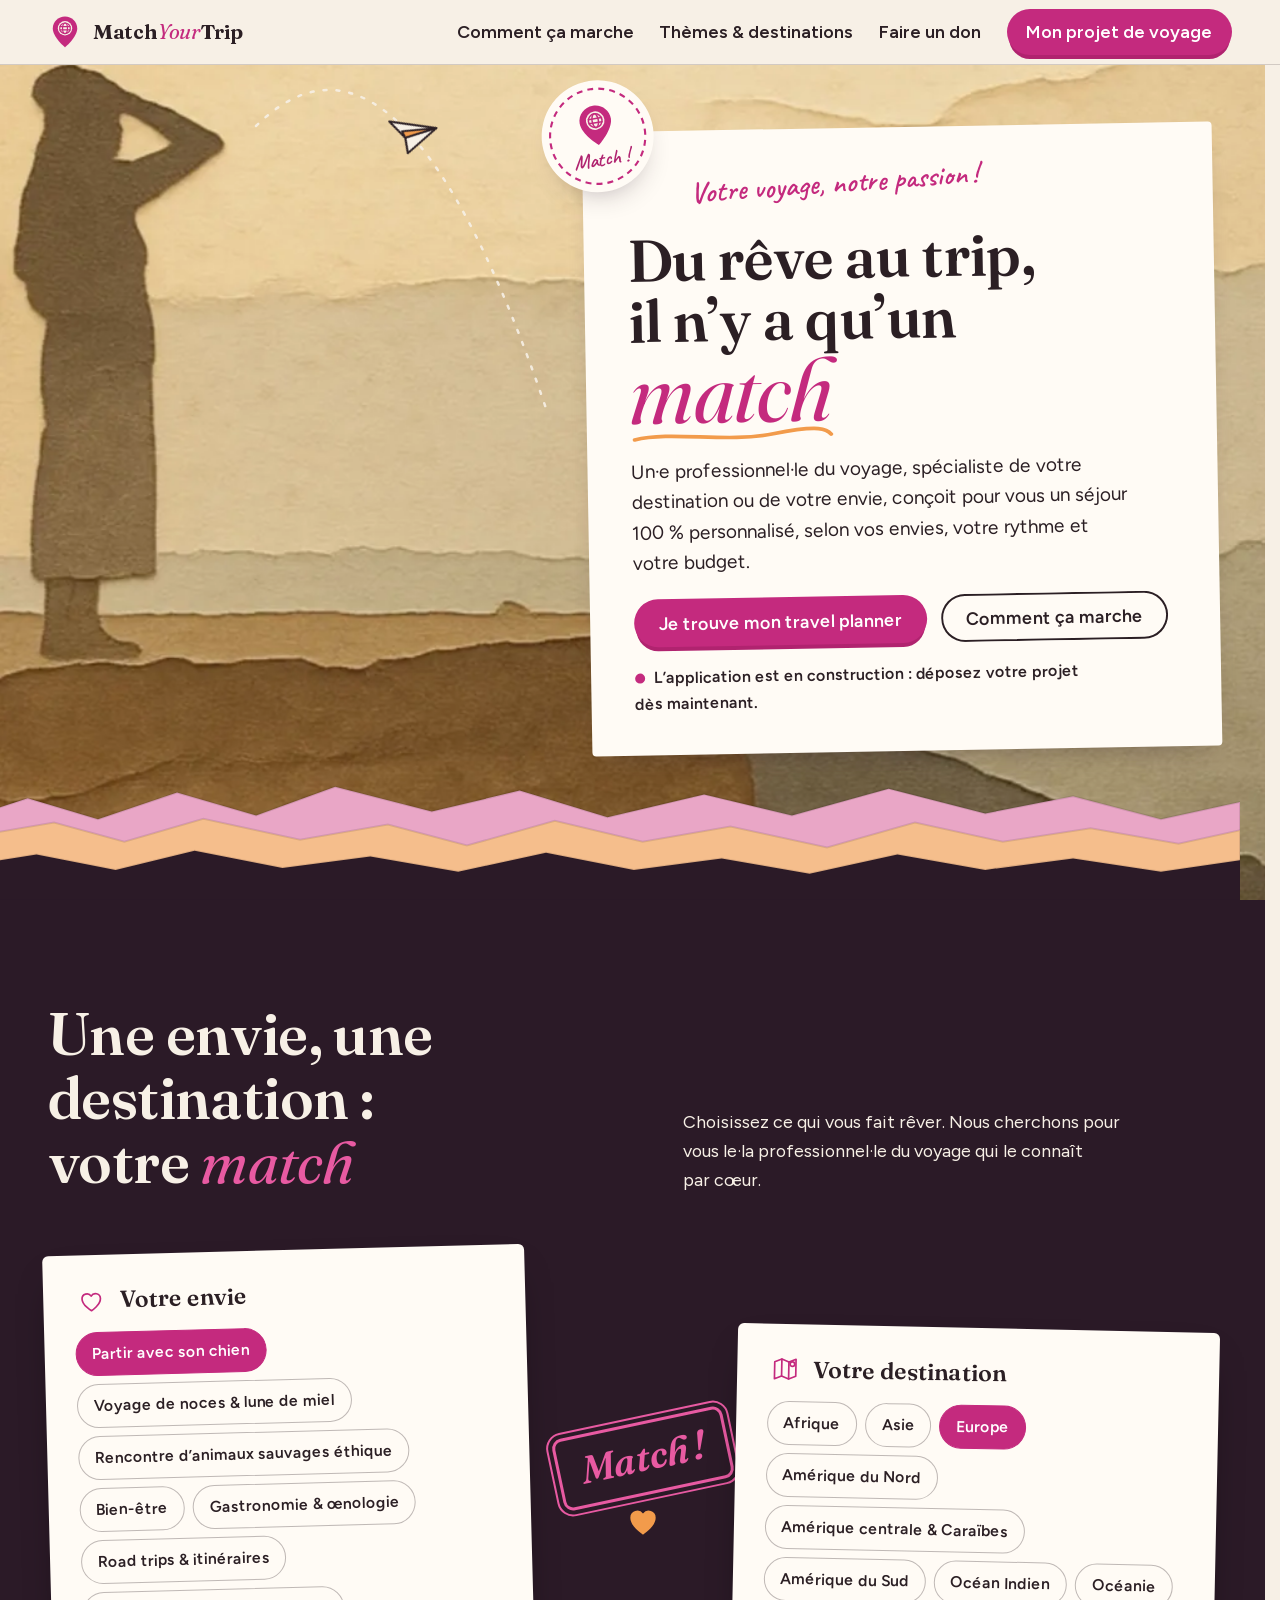
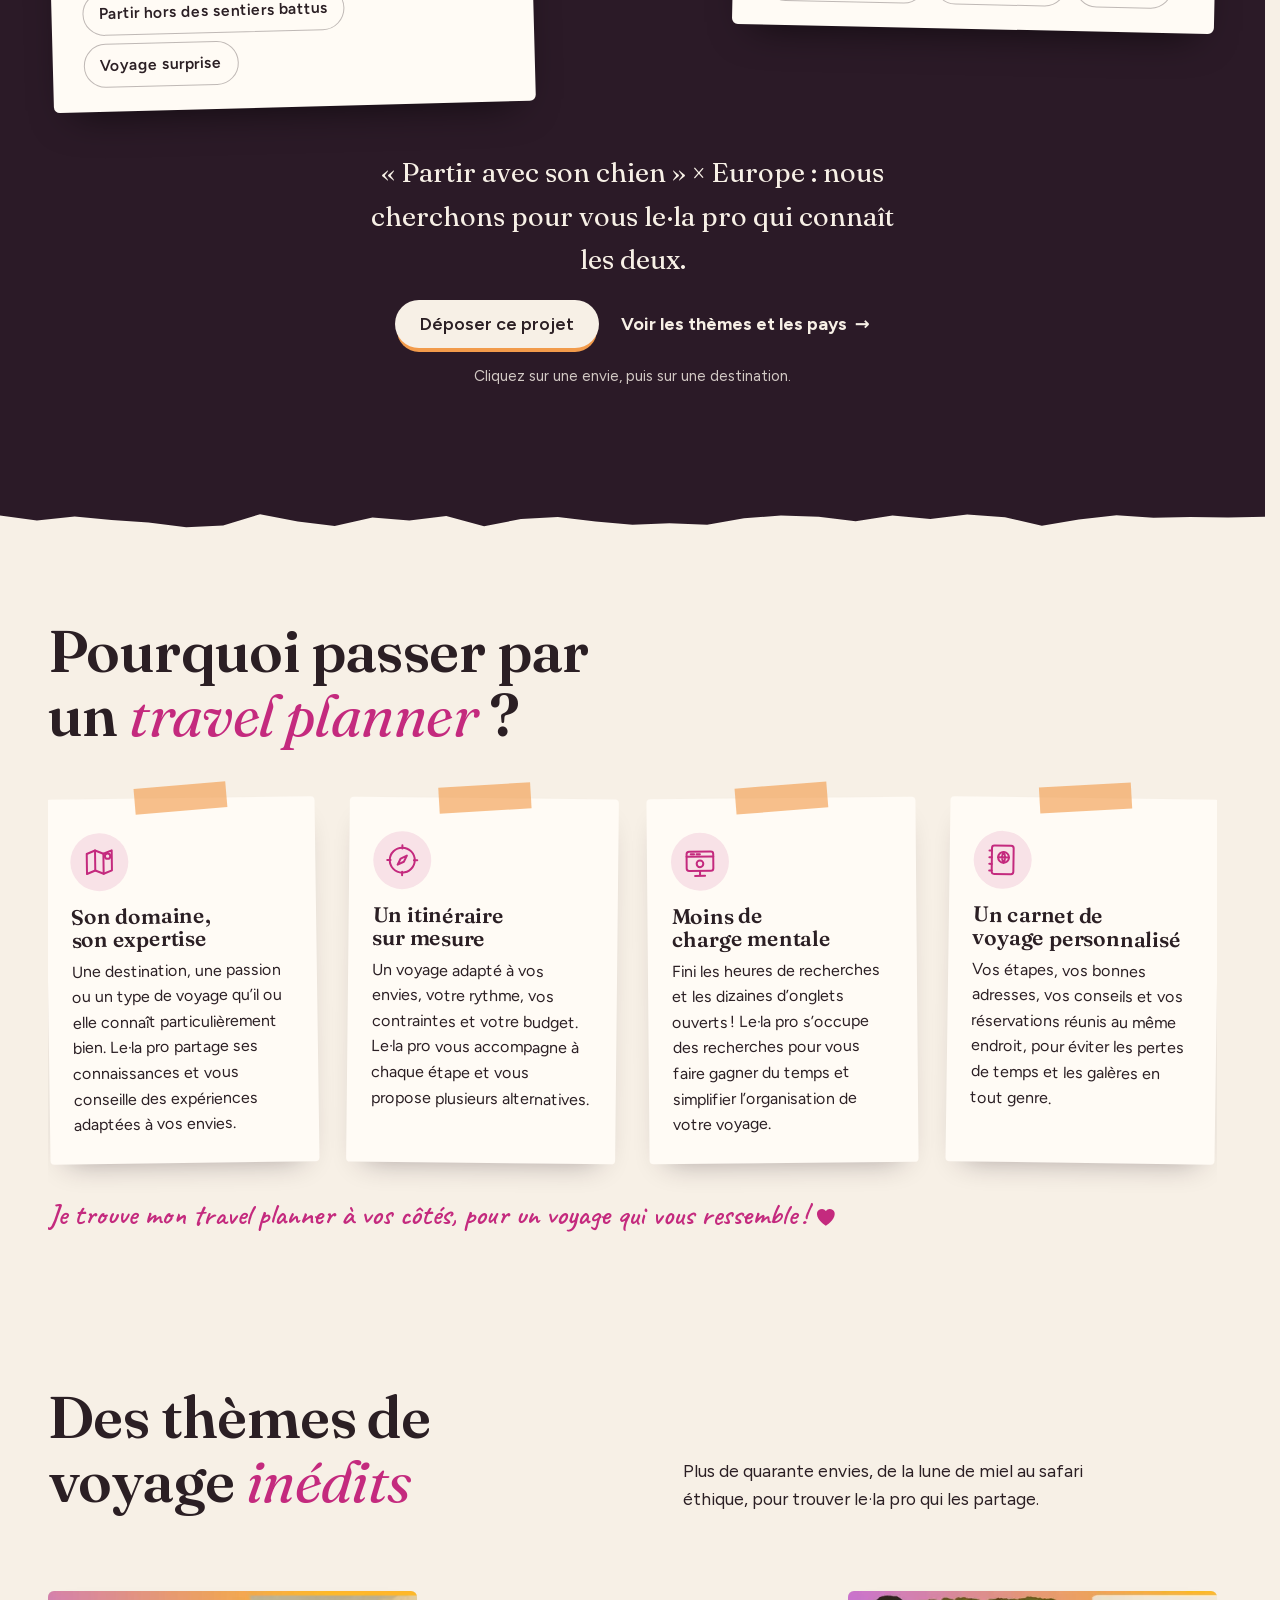
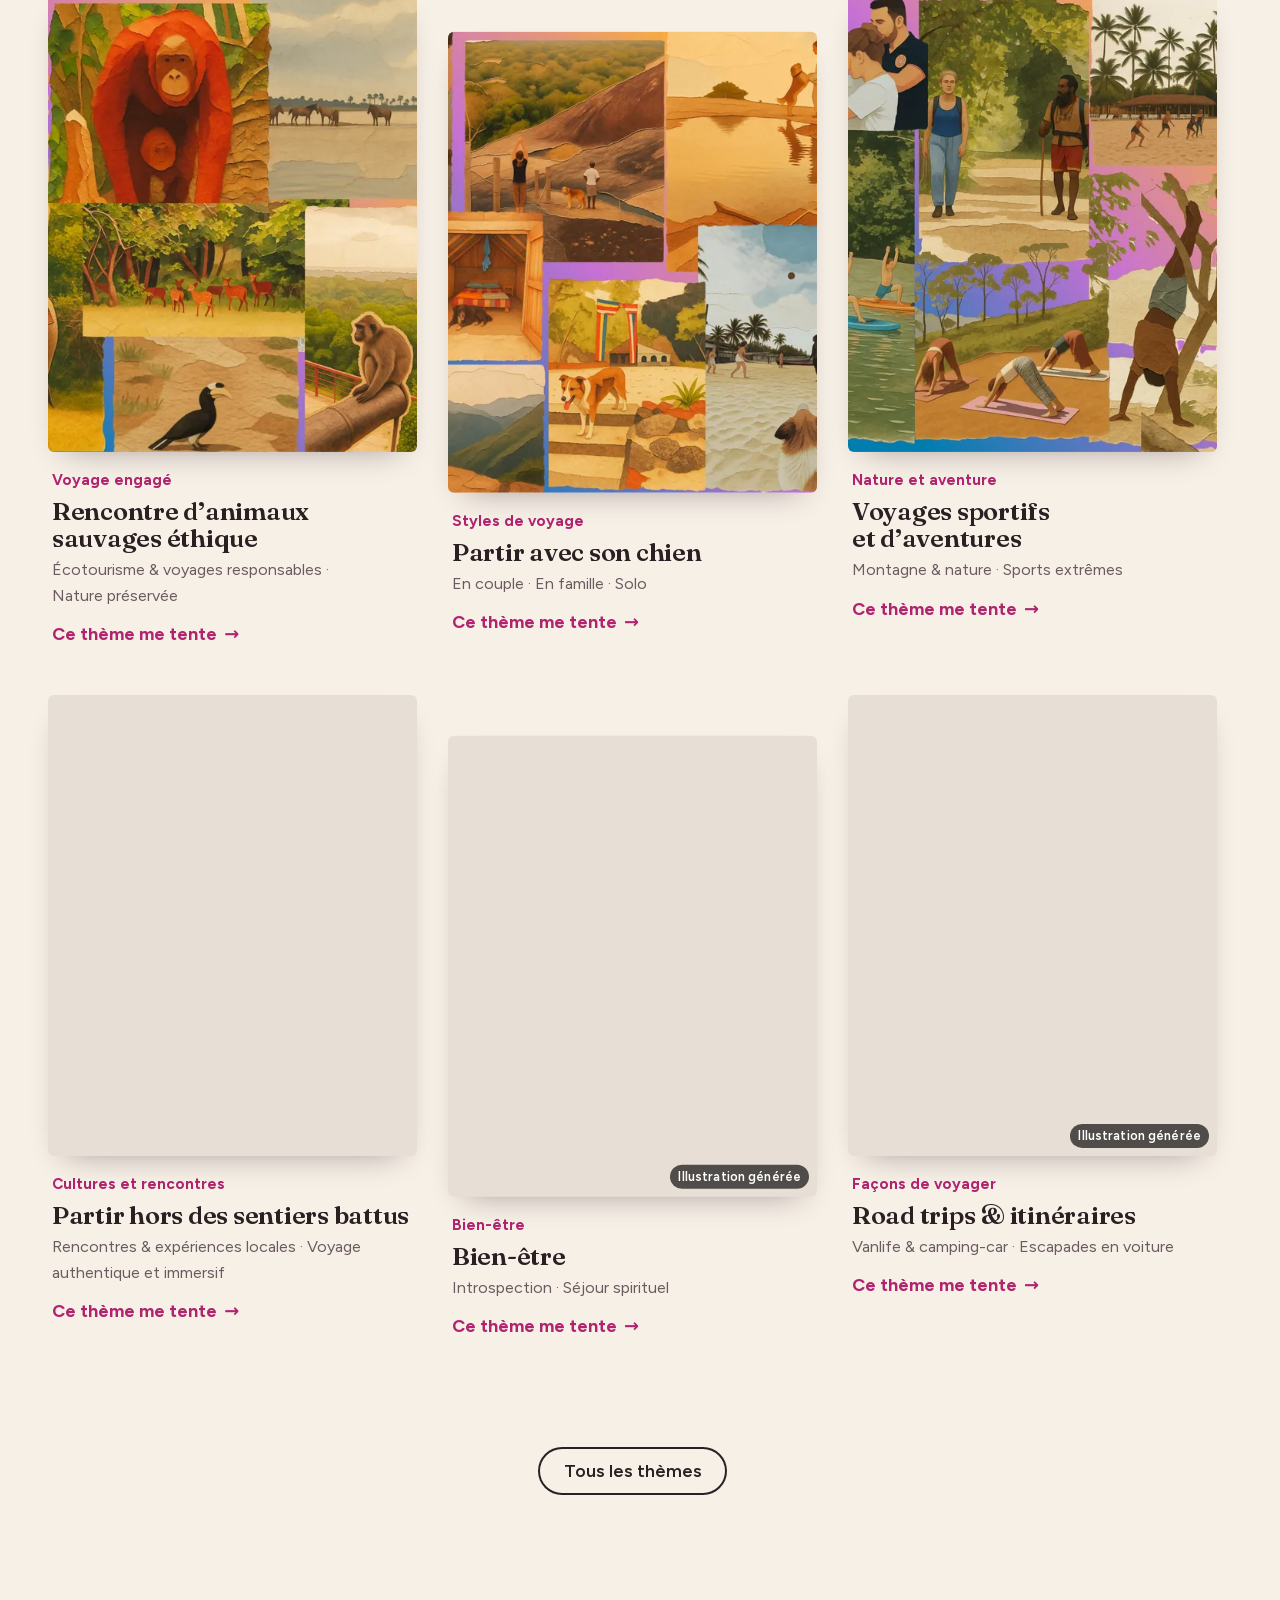
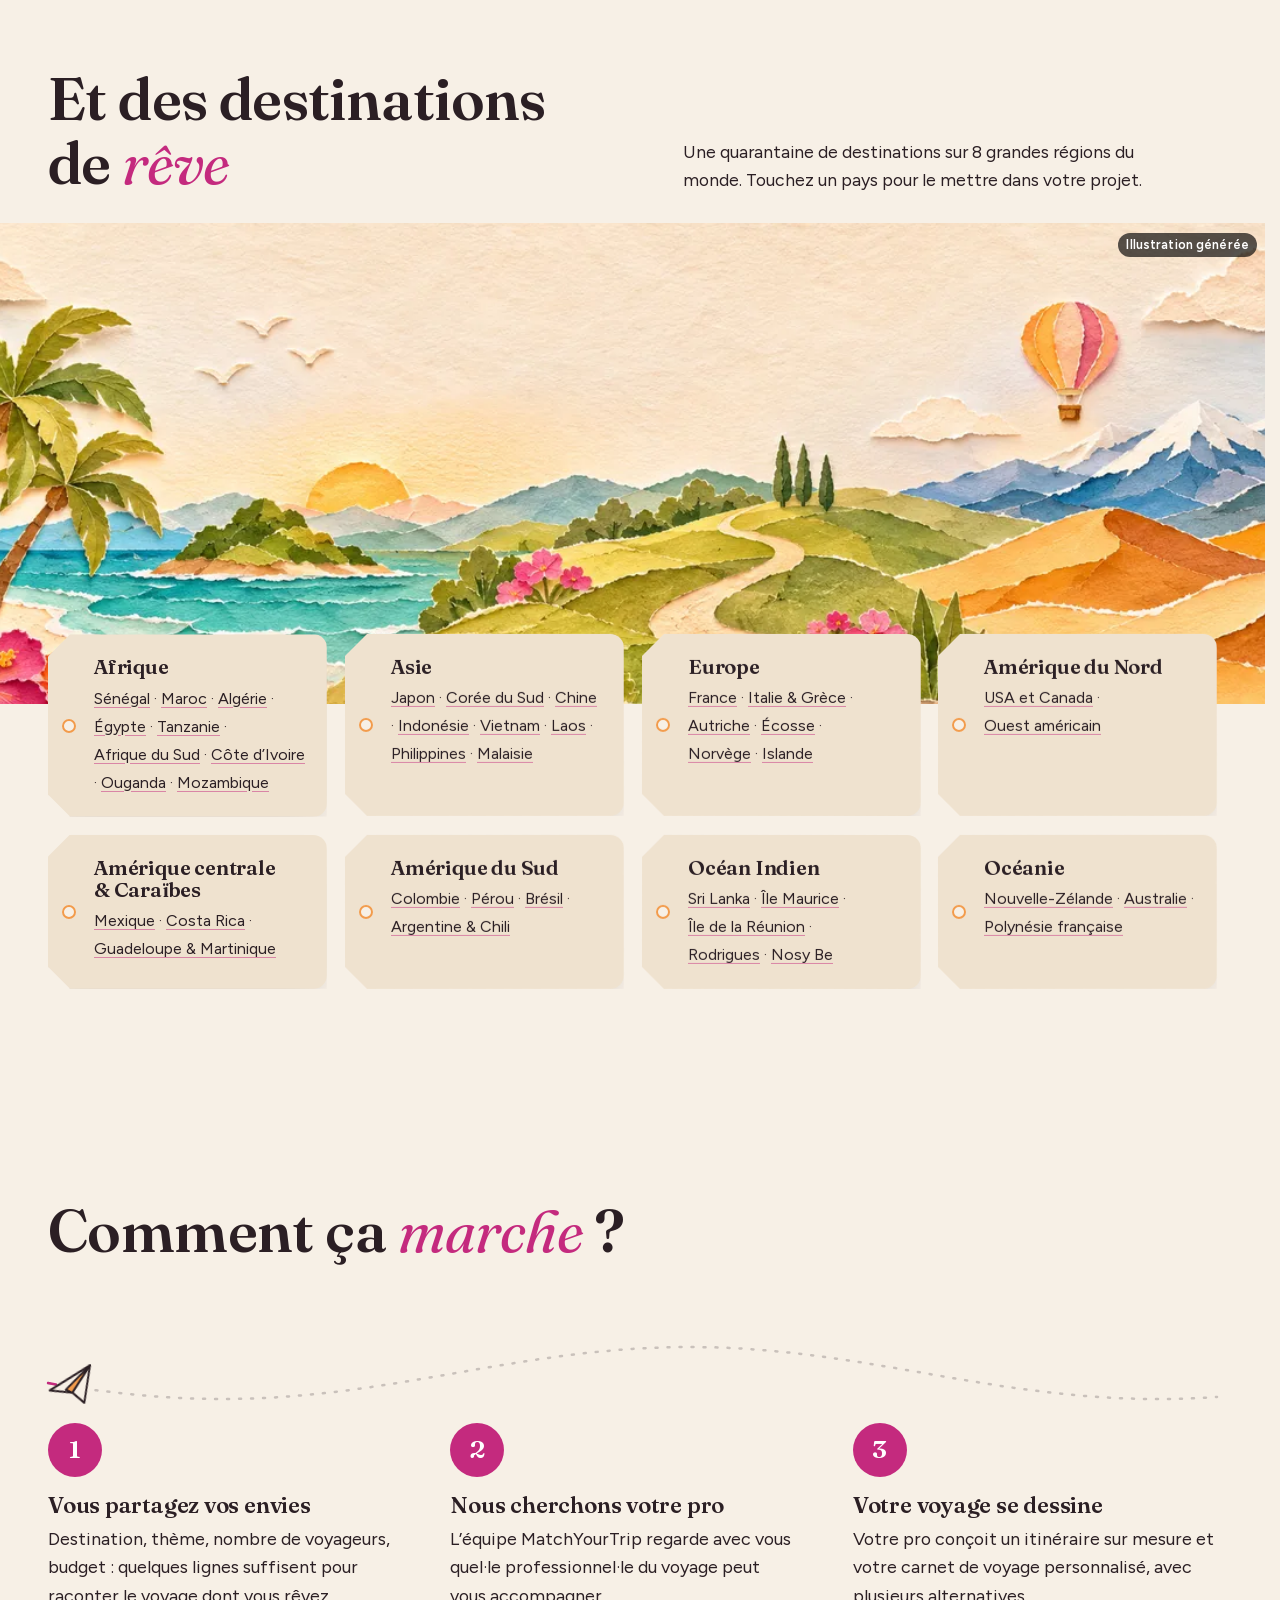
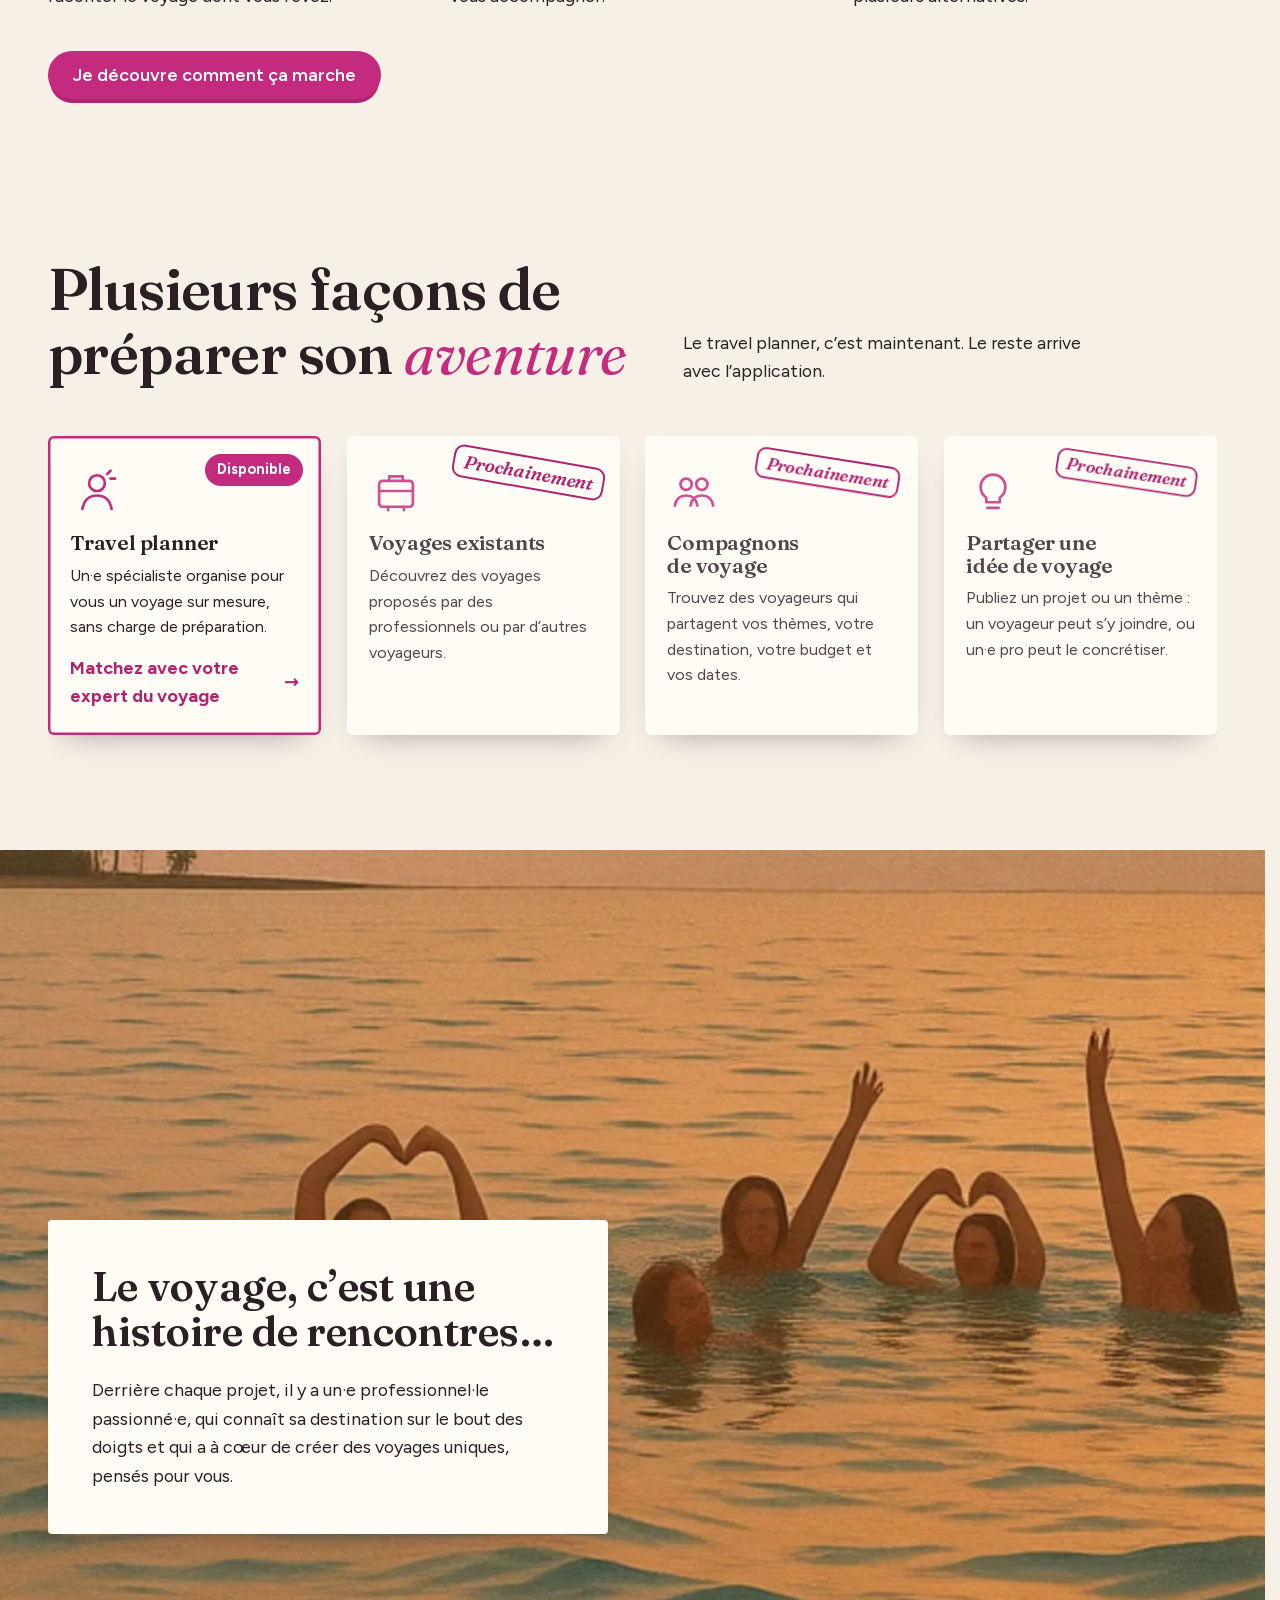
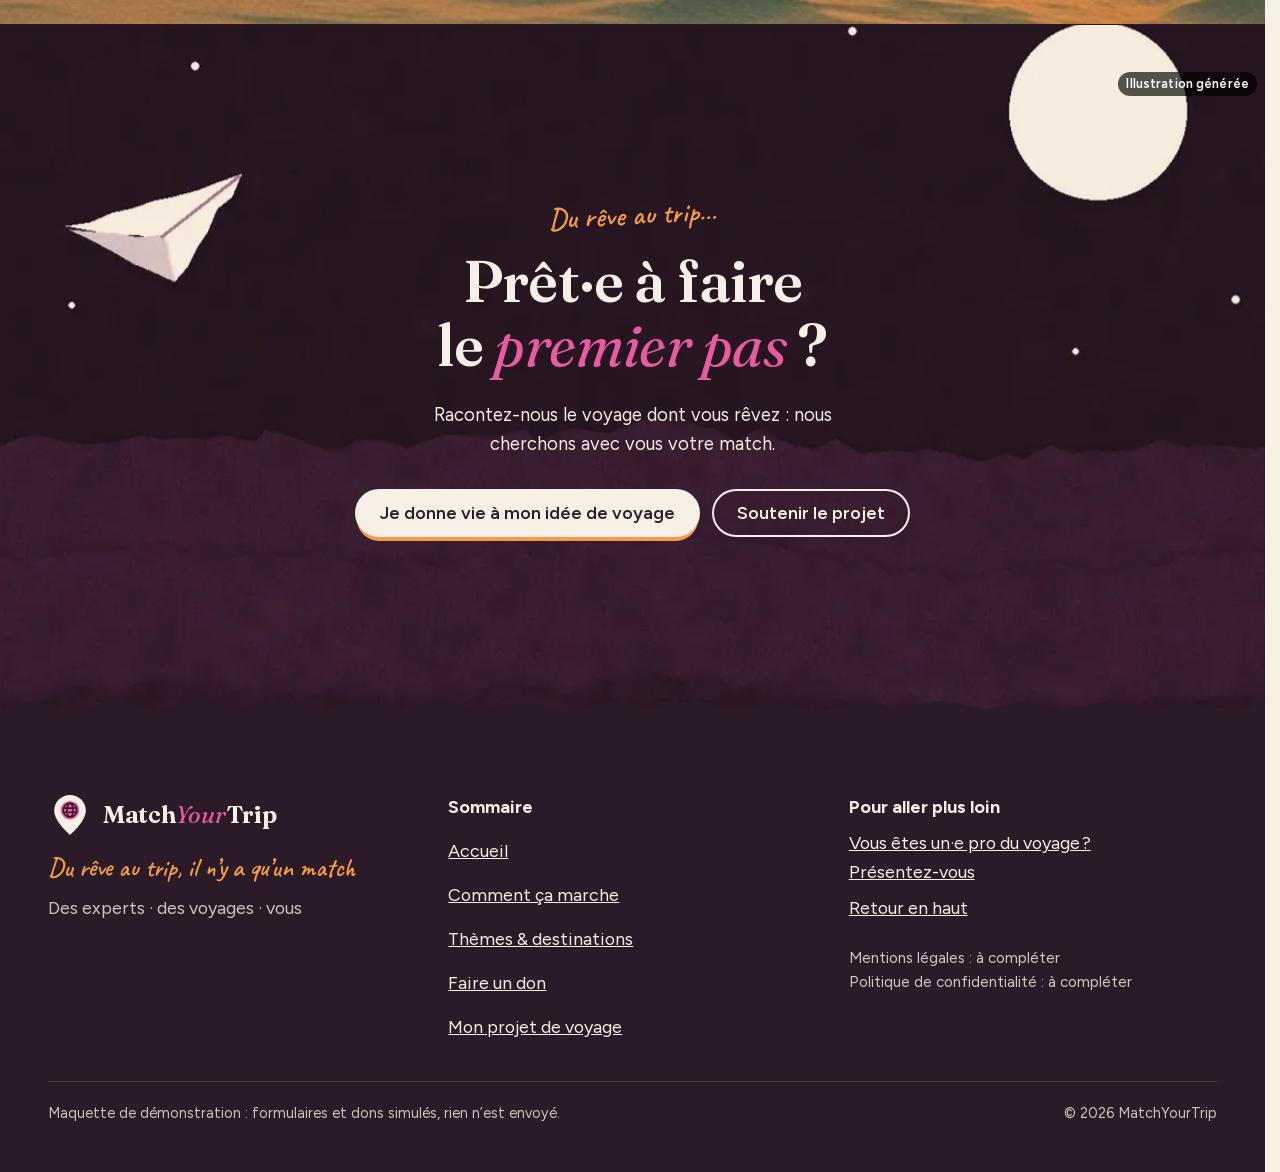
==== commit 3b5879ac: "Maquette v2" ====
--- a/index.html
+++ b/index.html
@@ -1,5 +1,5 @@
 <!doctype html>
-<html lang="fr" data-v="1" data-curseur>
+<html lang="fr" data-v="2" data-curseur>
 <head>
 <meta charset="utf-8">
 <meta name="viewport" content="width=device-width, initial-scale=1, viewport-fit=cover">
@@ -35,14 +35,14 @@
 })();</script>
 <link rel="preload" href="/assets/fonts/fraunces.woff2" as="font" type="font/woff2" crossorigin>
 <link rel="preload" href="/assets/fonts/figtree-var.woff2" as="font" type="font/woff2" crossorigin>
-<link rel="stylesheet" href="/assets/css/socle.css?v=1">
-<link rel="stylesheet" href="/assets/css/site.css?v=1">
-<link rel="modulepreload" href="/assets/js/site.js?v=1">
-<link rel="modulepreload" href="/assets/js/socle/index.js?v=1">
+<link rel="stylesheet" href="/assets/css/socle.css?v=2">
+<link rel="stylesheet" href="/assets/css/site.css?v=2">
+<link rel="modulepreload" href="/assets/js/site.js?v=2">
+<link rel="modulepreload" href="/assets/js/socle/index.js?v=2">
 <script src="/assets/vendor/gsap.min.js" defer></script>
 <script src="/assets/vendor/ScrollTrigger.min.js" defer></script>
 <script src="/assets/vendor/SplitText.min.js" defer></script>
-<script type="module" src="/assets/js/site.js?v=1"></script>
+<script type="module" src="/assets/js/site.js?v=2"></script>
 <meta name="theme-color" content="#F7F0E6">
 <link rel="icon" href="/assets/images/favicon.svg" type="image/svg+xml">
 <link rel="apple-touch-icon" href="/assets/images/apple-touch-icon.png">
@@ -63,8 +63,8 @@
 <div data-voile data-forme="vague" aria-hidden="true"><svg class="voile-vague voile-vague--haut" viewBox="0 0 1440 120" preserveAspectRatio="none" aria-hidden="true"><path d="M0 120 C 240 20 480 20 720 70 S 1200 130 1440 40 V 120 H 0 Z"/></svg><svg class="voile-vague voile-vague--bas" viewBox="0 0 1440 120" preserveAspectRatio="none" aria-hidden="true"><path d="M0 0 C 240 100 480 100 720 50 S 1200 -10 1440 80 V 0 H 0 Z"/></svg><div class="voile-contenu"><img src="/assets/images/logo-clair.svg" alt="" width="56" height="56"><span data-voile-libelle>Accueil</span></div></div>
 <div class="ouverture-panneau" data-ouverture aria-hidden="true">
   <div class="intro-scene">
-    <svg class="intro-bande intro-bande--g" viewBox="0 0 600 90" preserveAspectRatio="none"><path d="M0 14 L600 6 L590 18 L598 30 L586 44 L597 58 L588 72 L600 84 L0 80 Z"/></svg>
-    <svg class="intro-bande intro-bande--d" viewBox="0 0 600 90" preserveAspectRatio="none"><path d="M600 10 L0 4 L12 16 L2 30 L14 42 L3 56 L13 70 L0 86 L600 82 Z"/></svg>
+    <svg class="intro-bande intro-bande--g" viewBox="0 0 600 90" preserveAspectRatio="none"><path d="M0 18 L60 8 L120 20 L190 6 L250 18 L320 4 L390 16 L450 6 L520 18 L600 8 L590 22 L598 36 L586 50 L597 64 L588 76 L600 86 L530 76 L460 88 L390 74 L320 86 L250 72 L180 86 L110 74 L50 86 L0 76 Z"/></svg>
+    <svg class="intro-bande intro-bande--d" viewBox="0 0 600 90" preserveAspectRatio="none"><path d="M600 14 L540 4 L470 18 L400 6 L330 18 L260 4 L190 16 L130 6 L60 18 L0 8 L12 22 L2 36 L14 50 L3 64 L13 76 L0 86 L70 76 L140 88 L210 74 L280 86 L350 72 L420 86 L490 74 L550 86 L600 78 Z"/></svg>
     <img class="ouverture-logo" src="/assets/images/logo.svg" alt="" width="72" height="72" data-ouverture-objet>
     <svg class="intro-coeur" viewBox="0 0 24 22"><path d="M12 21s-9-5.6-9-12A5 5 0 0 1 12 6a5 5 0 0 1 9 3c0 6.4-9 12-9 12z"/></svg>
   </div>
@@ -106,11 +106,12 @@
 <div id="menu" data-menu role="dialog" aria-modal="true" aria-label="Menu">
   <p class="menu-sansjs-fermer"><a href="#menu-ferme">Fermer</a></p>
   <ul><li style="--i:0"><a href="/" class="menu-lien" data-libelle="Accueil" aria-current="page">Accueil</a></li><li style="--i:1"><a href="/comment-ca-marche" class="menu-lien" data-libelle="Comment ça marche">Comment ça marche</a></li><li style="--i:2"><a href="/themes-et-destinations" class="menu-lien" data-libelle="Thèmes &amp; destinations">Thèmes &amp; destinations</a></li><li style="--i:3"><a href="/faire-un-don" class="menu-lien" data-libelle="Faire un don">Faire un don</a></li><li style="--i:4"><a href="/mon-projet-de-voyage" class="menu-lien" data-libelle="Mon projet de voyage">Mon projet de voyage</a></li></ul>
+  <p class="menu-action"><a href="/mon-projet-de-voyage#formulaire" class="bouton" data-libelle="Mon projet de voyage">Je trouve mon travel planner</a></p>
   <p class="menu-note">Du rêve au trip, il n’y a qu’un match</p>
 </div>
 <main id="contenu" tabindex="-1">
 <section class="hero" id="debut">
-  <figure class="media hero-media" data-effet="papier-couches" style="--cadrage:0% 46%;--cadrage-mobile:14% 50%">
+  <figure class="media hero-media" data-effet="papier-couches" style="--cadrage:0% 46%;--cadrage-mobile:14% 28%">
   <picture><source media="(max-width: 760px) and (orientation: portrait)" srcset="/assets/images/accueil-ouverture-mobile-640.webp 640w, /assets/images/accueil-ouverture-mobile-1080.webp 1080w" sizes="100vw">
     <img src="/assets/images/accueil-ouverture-1280.webp" srcset="/assets/images/accueil-ouverture-640.webp 640w, /assets/images/accueil-ouverture-1280.webp 1280w, /assets/images/accueil-ouverture-1920.webp 1920w" sizes="100vw" alt="Collage en papier découpé : une silhouette regarde l’horizon depuis une falaise" width="1280" height="720" fetchpriority="high" loading="eager" decoding="async">
   </picture>
@@ -120,6 +121,8 @@
     <svg class="couche couche--2" viewBox="0 0 1440 160" preserveAspectRatio="none"><path d="M0 92 L90 78 L170 98 L260 74 L370 96 L470 80 L560 102 L660 76 L760 98 L860 82 L970 104 L1070 78 L1170 98 L1270 84 L1370 100 L1440 86 L1440 160 L0 160Z"/></svg>
     <svg class="couche couche--3" viewBox="0 0 1440 160" preserveAspectRatio="none"><path d="M0 122 L70 112 L160 128 L250 108 L350 126 L450 114 L550 130 L650 110 L750 128 L850 116 L950 132 L1050 112 L1150 128 L1250 116 L1350 130 L1440 118 L1440 160 L0 160Z"/></svg>
   </div>
+  <svg class="hero-reve" aria-hidden="true" data-visuel><path class="hero-reve-trait" d=""/></svg>
+  <svg class="avion hero-avion" viewBox="0 0 48 40" aria-hidden="true" data-visuel data-effet="reve"><path d="M2 20L46 2 34 38 24 26z" fill="#F7F0E6" stroke="currentColor" stroke-width="2" stroke-linejoin="round"/><path d="M24 26L46 2 18 22z" fill="#F29B4B" stroke="currentColor" stroke-width="2" stroke-linejoin="round"/></svg>
   <div class="hero-feuille">
     <div class="pastille hero-pastille" data-iris-centre="disque" data-grille="fil">
   <svg class="pastille-bord" viewBox="0 0 120 120" aria-hidden="true"><circle cx="60" cy="60" r="56"/></svg>
@@ -127,7 +130,7 @@
   <span class="pastille-texte">Match !</span>
 </div>
     <p class="note-main hero-note">Votre voyage, notre passion !</p>
-    <h1 class="hero-titre" data-grille="typo"><span class="ligne-masque"><span class="hero-ligne">Du rêve au trip,</span></span><span class="ligne-masque"><span class="hero-ligne">il n’y a qu’un <em>match</em></span></span></h1>
+    <h1 class="hero-titre" data-grille="typo"><span class="ligne-masque"><span class="hero-ligne">Du rêve au trip,</span></span><span class="ligne-masque"><span class="hero-ligne">il n’y a qu’un</span></span><span class="ligne-masque ligne-masque--match"><span class="hero-ligne"><em class="mot-match">match</em></span></span></h1>
     <p class="hero-intro">Un·e professionnel·le du voyage, spécialiste de votre destination ou de votre envie, conçoit pour vous un séjour 100 % personnalisé, selon vos envies, votre rythme et votre budget.</p>
     <p class="hero-actions">
       <a href="/mon-projet-de-voyage#formulaire" class="bouton" data-libelle="Mon projet de voyage" data-action-principale data-survol="magnetique">Je trouve mon travel planner</a>
@@ -137,7 +140,7 @@
   </div>
 </section>
 <section class="match" id="match">
-  <svg class="dechirure dechirure--haut dechirure--prune" viewBox="0 0 1440 40" preserveAspectRatio="none" aria-hidden="true"><path d="M0 40 L0 9.9 L42 22.8 L85 12.9 L127 17.8 L169 10.6 L212 23.3 L254 13.7 L296 12.8 L339 14.7 L381 23.1 L424 19.0 L466 12.5 L508 17.4 L551 18.6 L593 6.3 L635 22.2 L678 19.2 L720 21.5 L762 8.9 L805 10.2 L847 11.8 L889 21.1 L932 17.2 L974 20.4 L1016 12.3 L1059 11.7 L1101 19.0 L1144 7.9 L1186 19.1 L1228 15.1 L1271 15.4 L1313 11.0 L1355 16.1 L1398 6.4 L1440 12.9 L1440 40 Z"/></svg>
+  <svg class="dechirure dechirure--haut dechirure--prune dechirure--telephone" viewBox="0 0 1440 40" preserveAspectRatio="none" aria-hidden="true"><path d="M0 40 L0 9.9 L42 22.8 L85 12.9 L127 17.8 L169 10.6 L212 23.3 L254 13.7 L296 12.8 L339 14.7 L381 23.1 L424 19.0 L466 12.5 L508 17.4 L551 18.6 L593 6.3 L635 22.2 L678 19.2 L720 21.5 L762 8.9 L805 10.2 L847 11.8 L889 21.1 L932 17.2 L974 20.4 L1016 12.3 L1059 11.7 L1101 19.0 L1144 7.9 L1186 19.1 L1228 15.1 L1271 15.4 L1313 11.0 L1355 16.1 L1398 6.4 L1440 12.9 L1440 40 Z"/></svg>
   <div class="conteneur">
     <div class="match-tete">
       <h2 class="titre-section" data-anime="lignes">Une envie, une destination : votre <em>match</em></h2>
@@ -163,7 +166,7 @@
         <a class="bouton bouton--clair" data-match-lien href="/mon-projet-de-voyage?envie=Partir%20avec%20son%20chien&amp;destination=Europe#formulaire" data-libelle="Mon projet de voyage">Déposer ce projet</a>
         <a href="/themes-et-destinations" class="lien-fleche lien-fleche--clair" data-libelle="Thèmes &amp; destinations">Voir les thèmes et les pays</a>
       </p>
-      <p class="match-aide">Touchez une envie, puis une destination.</p>
+      <p class="match-aide"><span class="aide-tactile">Touchez une envie, puis une destination.</span><span class="aide-souris">Cliquez sur une envie, puis sur une destination.</span></p>
     </div>
   </div>
   <svg class="dechirure dechirure--bas dechirure--prune" viewBox="0 0 1440 40" preserveAspectRatio="none" aria-hidden="true"><path d="M0 40 L0 22.0 L42 15.4 L85 20.7 L127 15.9 L169 12.8 L212 6.4 L254 8.8 L296 23.7 L339 14.0 L381 8.1 L424 19.5 L466 15.2 L508 21.4 L551 7.8 L593 17.3 L635 20.1 L678 14.0 L720 9.8 L762 11.8 L805 9.7 L847 18.3 L889 22.0 L932 20.3 L974 14.3 L1016 22.1 L1059 17.5 L1101 23.2 L1144 19.7 L1186 8.5 L1228 16.6 L1271 22.2 L1313 19.0 L1355 19.9 L1398 19.2 L1440 20.5 L1440 40 Z"/></svg>
--- a/assets/css/site.css
+++ b/assets/css/site.css
@@ -53,6 +53,7 @@
 [data-nav] a[aria-current] { text-decoration-color: var(--accent); }
 [data-menu-bouton] { background: var(--prune); color: var(--papier); }
 .menu-note { font-family: var(--police-main); font-size: 1.6rem; color: var(--accent); }
+.menu-action { margin: 0 0 18px; }
 .pied { position: relative; background: var(--prune); color: var(--papier); border-top: 0; padding-top: 72px; }
 .pied-dechirure { position: absolute; left: 0; bottom: calc(100% - 1px); width: 100%; height: 26px; fill: var(--prune); }
 .pied-logo { display: flex; align-items: center; gap: .6em; margin: 0 0 .6em; }
@@ -107,11 +108,24 @@
 .couche path { stroke: rgba(43, 31, 36, .12); stroke-width: 2; vector-effect: non-scaling-stroke; }
 .couche--1 { fill: #E9A6C6; }
 .couche--2 { fill: #F5BE8C; }
-.couche--3 { fill: var(--papier); }
-.hero-feuille { position: relative; z-index: 2; width: min(580px, 100%); padding: clamp(30px, 3.6vw, 48px) clamp(24px, 3.4vw, 48px) clamp(26px, 3vw, 40px); background: var(--feuille); border-radius: 4px; box-shadow: var(--ombre); transform: rotate(-1deg); }
+.couche--3 { fill: var(--prune); }
+@media (max-width: 760px) { .couche--3 { fill: var(--papier); } }
+.dechirure--telephone { display: none; }
+@media (max-width: 760px) { .dechirure--telephone { display: block; } }
+.hero-reve, .hero-avion { display: none; }
+@media (min-width: 1000px) and (min-height: 600px) {
+  .hero-reve { display: block; position: absolute; inset: 0; width: 100%; height: 100%; z-index: 1; pointer-events: none; overflow: visible; }
+  .hero-reve-trait { fill: none; stroke: var(--papier); stroke-width: 2.5; stroke-dasharray: 3 10; stroke-linecap: round; opacity: .9; }
+  .hero-avion { display: block; position: absolute; left: 0; top: 0; z-index: 1; width: 52px; height: 44px; color: var(--encre); pointer-events: none; }
+}
+.hero-feuille { position: relative; z-index: 2; width: min(630px, 100%); padding: clamp(30px, 3.6vw, 48px) clamp(24px, 3.4vw, 48px) clamp(26px, 3vw, 40px); background: var(--feuille); border-radius: 4px; box-shadow: var(--ombre); transform: rotate(-1deg); }
 .hero-pastille { top: -52px; left: -40px; }
 .hero-note { margin-left: 64px; }
-.hero-titre { font-size: clamp(2.5rem, min(5vw, 8.6vh), 5.2rem); line-height: 1.04; margin: .1em 0 .35em; }
+.hero-titre { font-size: clamp(2.4rem, min(4.6vw, 7.8vh), 4.8rem); line-height: 1.04; margin: .1em 0 .35em; }
+.ligne-masque--match { font-size: 1.5em; line-height: 1; margin-top: -.04em; }
+.mot-match { position: relative; display: inline-block; padding-right: .12em; }
+.mot-match::after { content: ''; position: absolute; left: .02em; right: .1em; bottom: -.1em; height: .2em; background: url("data:image/svg+xml,%3Csvg xmlns='http://www.w3.org/2000/svg' viewBox='0 0 300 30' preserveAspectRatio='none'%3E%3Cpath d='M4 20 C 60 6, 140 28, 210 14 S 290 8, 296 16' fill='none' stroke='%23F29B4B' stroke-width='6' stroke-linecap='round'/%3E%3C/svg%3E") no-repeat 0 0 / 100% 100%; clip-path: inset(0 calc(100% - var(--trace, 100%)) 0 0); }
+html.js:not(.secours):not([data-arrivee="retour"]) .mot-match { --trace: 0%; }
 .ligne-masque { display: block; clip-path: inset(-.3em -.5em -.25em -.5em); }
 .hero-ligne { display: block; }
 html.js:not(.secours):not([data-arrivee="retour"]) .hero-ligne { transform: translateY(118%); }
@@ -121,7 +135,7 @@
 .hero-info, .ouv-info { margin: 0; font-weight: 600; font-size: 1rem; color: var(--encre); }
 
 /* ---------- Le match ---------- */
-.match { background: var(--prune); color: var(--papier); padding-block: clamp(80px, 11vw, 140px); }
+.match { background: var(--prune); color: var(--papier); padding-block: clamp(56px, 8vw, 110px) clamp(70px, 9vw, 120px); }
 .match-tete { display: grid; grid-template-columns: minmax(0, 1.1fr) minmax(0, 1fr); gap: 16px 48px; align-items: end; margin-bottom: clamp(32px, 5vw, 56px); }
 .match-tete h2 { margin: 0; }
 .match-tete h2 em { color: var(--accent-clair); }
@@ -144,10 +158,11 @@
 .match-phrase { font-family: var(--police-titres); font-size: clamp(1.25rem, 1rem + 1vw, 1.7rem); max-width: 34ch; margin: 0 auto 18px; min-height: 2.5em; }
 .match-actions { display: flex; flex-wrap: wrap; justify-content: center; gap: 12px 22px; margin: 0; }
 .match-aide { margin: 16px 0 0; font-size: .95rem; color: color-mix(in srgb, var(--papier) 82%, var(--prune)); }
-@media (hover: none) { .match-aide { display: block; } }
+.aide-souris { display: none; }
+@media (hover: hover) and (pointer: fine) { .aide-souris { display: inline; } .aide-tactile { display: none; } }
 
 /* ---------- Pourquoi un travel planner : fiches de carnet ---------- */
-.pourquoi { padding-block: clamp(80px, 11vw, 150px) clamp(64px, 8vw, 110px); }
+.pourquoi { padding-block: clamp(70px, 9vw, 120px) clamp(50px, 6vw, 90px); }
 .fiches { list-style: none; margin: clamp(32px, 4vw, 52px) 0 0; padding: 0; display: grid; grid-template-columns: repeat(4, minmax(0, 1fr)); gap: clamp(18px, 2.4vw, 32px); }
 .fiche { position: relative; background: var(--feuille); border-radius: 4px; padding: 34px 24px 26px; box-shadow: var(--ombre); transform: rotate(var(--r, 0deg)); }
 .fiche h3 { font-size: 1.32rem; margin: 14px 0 8px; }
@@ -157,7 +172,7 @@
 .note-coeur { width: .8em; height: .74em; }
 
 /* ---------- Thèmes en vedette ---------- */
-.vedettes { padding-block: clamp(40px, 6vw, 80px) clamp(70px, 9vw, 120px); }
+.vedettes { padding-block: clamp(36px, 5vw, 64px) clamp(56px, 7vw, 96px); }
 .vedettes-tete { display: grid; grid-template-columns: minmax(0, 1.1fr) minmax(0, 1fr); gap: 12px 48px; align-items: end; margin-bottom: clamp(36px, 5vw, 64px); }
 .vedettes-tete h2, .vedettes-tete p { margin: 0; }
 .vedettes-tete p { max-width: 42ch; font-size: 1.1rem; }
@@ -175,7 +190,7 @@
 .vedettes-tous { margin-top: clamp(110px, 10vw, 140px); text-align: center; }
 
 /* ---------- Destinations : étiquettes de bagage ---------- */
-.destinations { padding-block: clamp(40px, 6vw, 80px) clamp(80px, 10vw, 140px); }
+.destinations { padding-block: clamp(36px, 5vw, 64px) clamp(64px, 8vw, 110px); }
 .destinations-tete { margin-bottom: 28px; display: grid; grid-template-columns: minmax(0, 1.1fr) minmax(0, 1fr); gap: 12px 48px; align-items: end; }
 .destinations-tete h2, .destinations-tete p { margin: 0; }
 .destinations-tete p { max-width: 42ch; font-size: 1.1rem; }
@@ -191,7 +206,7 @@
 .etiquette-pays a:hover { color: var(--accent-fonce); }
 
 /* ---------- Étapes et avion ---------- */
-.etapes { padding-block: clamp(70px, 9vw, 130px); }
+.etapes { padding-block: clamp(56px, 7vw, 100px); }
 .etapes-parcours { position: relative; margin-top: clamp(40px, 5vw, 64px); padding-top: 96px; }
 .etapes-trace { position: absolute; left: 0; top: 0; width: 100%; height: 120px; overflow: visible; pointer-events: none; }
 .etapes-trace path { fill: none; stroke-width: 2.5; stroke-linecap: round; }
@@ -205,7 +220,7 @@
 .etapes-action { margin-top: 40px; }
 
 /* ---------- Formules et tampons ---------- */
-.formules { padding-block: clamp(30px, 5vw, 70px) clamp(90px, 11vw, 150px); }
+.formules { padding-block: clamp(24px, 4vw, 56px) clamp(72px, 9vw, 120px); }
 .formules-tete { display: grid; grid-template-columns: minmax(0, 1.1fr) minmax(0, 1fr); gap: 12px 48px; align-items: end; margin-bottom: clamp(32px, 4vw, 52px); }
 .formules-tete h2, .formules-tete p { margin: 0; }
 .formules-tete p { max-width: 40ch; font-size: 1.1rem; }
@@ -288,7 +303,28 @@
 
 /* ---------- Comment ça marche ---------- */
 .benefices { padding-block: clamp(70px, 9vw, 130px); }
-.benefices-liste { list-style: none; margin: clamp(32px, 4vw, 52px) 0 0; padding: 0; display: grid; grid-template-columns: repeat(2, minmax(0, 1fr)); gap: clamp(28px, 4vw, 56px) clamp(24px, 5vw, 80px); }
+.benefices-grille { display: grid; grid-template-columns: minmax(0, 1fr) minmax(0, 1fr); gap: clamp(28px, 5vw, 80px); align-items: start; margin-top: clamp(32px, 4vw, 52px); }
+.onglets-scene { position: sticky; top: calc(var(--entete-h) + 32px); }
+.navigateur { position: relative; background: var(--feuille); border-radius: 12px; box-shadow: var(--ombre); overflow: hidden; border: 1.5px solid color-mix(in srgb, var(--encre) 14%, transparent); }
+.nav-barre { display: flex; gap: 10px; align-items: flex-start; padding: 10px 12px 0; background: var(--sable); }
+.nav-points { display: flex; gap: 5px; padding-top: 8px; flex: none; }
+.nav-points i { width: 10px; height: 10px; border-radius: 50%; background: color-mix(in srgb, var(--encre) 25%, var(--sable)); }
+.nav-points i:first-child { background: var(--accent); } .nav-points i:nth-child(2) { background: var(--abricot); }
+.onglets { list-style: none; margin: 0; padding: 0; display: flex; flex-wrap: wrap; gap: 4px; min-height: 92px; align-content: flex-start; }
+.onglets li { padding: 6px 10px 7px; border-radius: 8px 8px 0 0; background: var(--feuille); font-size: .82rem; font-weight: 600; line-height: 1.1; color: var(--texte-doux); box-shadow: 0 -1px 0 color-mix(in srgb, var(--encre) 10%, transparent) inset; transform-origin: 50% 100%; transition: transform .32s var(--courbe), visibility 0s; }
+.onglets li.ferme { visibility: hidden; transform: translateY(6px) scale(0); transition: transform .32s var(--courbe), visibility 0s linear .32s; }
+.nav-page { position: relative; min-height: clamp(220px, 28vw, 320px); padding: 22px 24px 26px; display: grid; }
+.nav-lignes { grid-area: 1 / 1; display: grid; align-content: start; gap: 12px; padding: 4px 2px; }
+.nav-ligne { display: block; height: 12px; border-radius: 6px; background: color-mix(in srgb, var(--encre) 9%, var(--feuille)); }
+.nav-ligne--courte { width: 62%; }
+.carnet-mini { grid-area: 1 / 1; position: relative; z-index: 1; background: var(--prune); color: var(--papier); border-radius: 8px; padding: 22px 24px; display: grid; align-content: start; gap: 8px; opacity: 0; transform: translateY(30px) rotate(-3deg); transition: opacity .5s var(--courbe), transform .6s var(--courbe); }
+.carnet-mini.visible { opacity: 1; transform: rotate(-1.5deg); }
+.carnet-mini p { margin: 0; }
+.carnet-mini-titre { font-family: var(--police-titres); font-size: 1.45rem; font-weight: 600; margin-bottom: 4px !important; }
+.carnet-mini img { width: 34px; height: 34px; }
+.onglets-compteur { margin: 14px 0 0; font-weight: 700; color: var(--accent-fonce); }
+.onglets-n { display: inline-block; min-width: 2ch; text-align: right; font-variant-numeric: tabular-nums; font-family: var(--police-titres); font-size: 1.6rem; }
+.benefices-liste { list-style: none; margin: 0; padding: 0; display: grid; grid-template-columns: minmax(0, 1fr); gap: clamp(28px, 4vw, 52px); }
 .benefice { display: grid; grid-template-columns: auto minmax(0, 1fr); gap: 22px; align-items: start; }
 .benefice-icone { display: grid; place-items: center; width: clamp(76px, 8vw, 104px); aspect-ratio: 1; border-radius: 50%; background: var(--feuille); box-shadow: var(--ombre); color: var(--accent); transform: rotate(-6deg); }
 .benefice-icone .icone { width: 56%; height: 56%; }
@@ -315,7 +351,7 @@
 
 /* ---------- Thèmes & destinations ---------- */
 .catalogue { padding-block: clamp(70px, 9vw, 120px); }
-.catalogue-tete { display: grid; grid-template-columns: minmax(0, .9fr) minmax(0, 1.1fr); gap: 20px 48px; align-items: end; margin-bottom: clamp(28px, 4vw, 44px); }
+.catalogue-tete { display: grid; grid-template-columns: minmax(0, .9fr) minmax(0, 1.1fr); gap: 20px 48px; align-items: start; margin-bottom: clamp(28px, 4vw, 44px); }
 .catalogue-tete h2 { margin: 0; }
 .filtres { display: grid; gap: 14px; }
 .filtres-familles { display: flex; flex-wrap: wrap; gap: 8px; }
@@ -332,6 +368,7 @@
 .famille-phrase { color: var(--texte-doux); margin: 0 0 12px; }
 .famille-items { list-style: none; margin: 0; padding: 0; display: flex; flex-wrap: wrap; gap: 6px; }
 .famille-items li.est-masquee { display: none; }
+.famille-items li.est-trouve a { background: var(--accent); color: #fff; }
 .famille-items a { display: inline-flex; align-items: center; min-height: 44px; padding: .35em .9em; border-radius: 999px; background: color-mix(in srgb, var(--accent) 10%, var(--feuille)); color: var(--encre); text-decoration: none; font-weight: 600; font-size: .95rem; line-height: 1.25; }
 .famille-items a:hover { background: var(--accent); color: #fff; }
 .catalogue-vide { text-align: center; padding: 40px 0; }
@@ -361,11 +398,13 @@
 .utilite-liste, .ensuite-liste { list-style: none; margin: clamp(28px, 4vw, 44px) 0 0; padding: 0; display: grid; grid-template-columns: repeat(3, minmax(0, 1fr)); gap: clamp(18px, 2.4vw, 32px); }
 .fiche--simple { transform: none; }
 .don { padding-block: 0 clamp(90px, 11vw, 150px); display: grid; grid-template-columns: minmax(0, .9fr) minmax(0, 1.1fr); gap: clamp(28px, 5vw, 72px); align-items: center; }
-.don-visuel { position: relative; aspect-ratio: 4 / 5; max-height: 640px; border-radius: 10px; background: var(--prune); overflow: hidden; display: grid; place-items: center; }
-.don-ciel .nuage { position: absolute; height: 22px; border-radius: 999px 999px 6px 6px; background: color-mix(in srgb, var(--papier) 22%, var(--prune)); clip-path: polygon(0 40%, 8% 10%, 22% 30%, 35% 0, 52% 25%, 66% 5%, 80% 30%, 92% 12%, 100% 45%, 100% 100%, 0 100%); }
+.don-visuel { position: relative; aspect-ratio: 4 / 5; max-height: 640px; border-radius: 10px; background: #F6E6D2; overflow: hidden; display: grid; place-items: center; box-shadow: var(--ombre); }
+.don-collines { position: absolute; left: 0; right: 0; bottom: 0; width: 100%; height: 34%; }
+.soleil { position: absolute; right: 16%; top: 14%; width: 70px; height: 70px; border-radius: 50%; background: var(--abricot); opacity: .85; }
+.don-ciel .nuage { position: absolute; z-index: 1; height: 22px; border-radius: 999px 999px 6px 6px; background: var(--feuille); clip-path: polygon(0 40%, 8% 10%, 22% 30%, 35% 0, 52% 25%, 66% 5%, 80% 30%, 92% 12%, 100% 45%, 100% 100%, 0 100%); }
 .nuage--1 { width: 120px; left: 8%; top: 18%; } .nuage--2 { width: 90px; right: 10%; top: 36%; } .nuage--3 { width: 150px; left: 22%; bottom: 16%; }
-.ballon { position: relative; width: 46%; height: auto; transform-origin: 50% 90%; transform: scale(var(--taille, 1)); transition: transform .5s var(--courbe); }
-.don-montant-affiche { position: absolute; left: 0; right: 0; bottom: 6%; margin: 0; text-align: center; font-family: var(--police-titres); font-size: clamp(2rem, 4vw, 3rem); color: var(--papier); }
+.ballon { position: relative; z-index: 2; width: 42%; height: auto; transform-origin: 50% 90%; transform: translateY(calc(-16% - var(--monte, .2) * 32%)) scale(var(--taille, 1)); transition: transform .6s var(--courbe); }
+.don-montant-affiche { position: absolute; z-index: 3; left: 0; right: 0; bottom: 5%; margin: 0; text-align: center; font-family: var(--police-titres); font-weight: 600; font-size: clamp(2rem, 4vw, 3rem); color: var(--encre); font-variant-numeric: tabular-nums; }
 .don-form { padding: clamp(28px, 4vw, 48px); }
 .don-form h2 { margin-bottom: .6em; }
 .pas-a-pas { display: flex; align-items: stretch; gap: 8px; max-width: 280px; }
@@ -407,6 +446,7 @@
 .billet-lignes dt { color: color-mix(in srgb, var(--papier) 82%, var(--prune)); }
 .billet-lignes dd { margin: 0; font-weight: 700; overflow-wrap: anywhere; }
 .billet-pro { margin: 12px 0 0; color: var(--abricot); font-weight: 700; }
+.tampon--billet { position: absolute; right: 18px; top: 46%; z-index: 3; padding: .3em .55em; font-size: 1.35rem; color: var(--abricot); border: 3px solid currentColor; transform: rotate(-10deg); background: var(--prune); }
 .billet-souche { margin: 16px -24px 0; padding: 18px 24px 22px; border-top: 2px dashed rgba(247, 240, 230, .45); }
 .billet-code { font-family: var(--police-main); font-size: 1.6rem; color: var(--abricot); }
 .ensuite { padding-block: clamp(70px, 9vw, 120px); }
@@ -426,7 +466,8 @@
   .match-tete, .vedettes-tete, .destinations-tete, .formules-tete, .catalogue-tete, .tableau-tete { grid-template-columns: minmax(0, 1fr); }
   .match-table { grid-template-columns: minmax(0, 1fr); }
   .match-centre { width: auto; grid-auto-flow: column; align-items: center; }
-  .benefices-liste { grid-template-columns: minmax(0, 1fr); }
+  .benefices-grille { grid-template-columns: minmax(0, 1fr); }
+  .onglets-scene { position: relative; top: auto; max-width: 560px; }
   .histoire-grille, .questions, .don, .projet-grille { grid-template-columns: minmax(0, 1fr); }
   .billet { position: relative; top: auto; transform: none; }
   .ouv--scindee, .ouv--billet { grid-template-columns: minmax(0, 1fr); min-height: 0; }
@@ -437,14 +478,15 @@
 /* ---------- Téléphone ---------- */
 @media (max-width: 760px) {
   .hero { display: block; justify-items: normal; min-height: 0; padding: 0 0 36px; background: var(--papier); }
-  .hero-media { position: relative; inset: auto; height: 32svh; margin-top: var(--entete-h); }
-  .hero-couches { top: calc(var(--entete-h) + 32svh - 54px); bottom: auto; height: 60px; }
+  .hero-media { position: relative; inset: auto; height: 28svh; margin-top: var(--entete-h); }
+  .hero-couches { top: calc(var(--entete-h) + 28svh - 54px); bottom: auto; height: 60px; }
   .hero-feuille { width: auto; margin: -26px var(--gouttiere) 0; padding: 30px 20px 22px; transform: none; }
   .hero-pastille { width: 88px; height: 88px; top: -50px; left: auto; right: 4px; }
   .hero-pastille img { width: 34px; height: 34px; }
   .hero-pastille .pastille-texte { font-size: 1.1rem; }
   .hero-note { margin-left: 0; font-size: 1.3rem; }
-  .hero-titre { font-size: clamp(2rem, 9.4vw, 2.6rem); }
+  .hero-titre { font-size: clamp(1.9rem, 8.8vw, 2.5rem); }
+  .ligne-masque--match { font-size: 1.35em; }
   .hero-intro { font-size: 1rem; }
   .hero-actions .bouton--contour { display: none; }
   .fiches, .formules-liste, .etiquettes, .zones, .familles { grid-template-columns: minmax(0, 1fr); }
@@ -515,6 +557,15 @@
   .jumelles-media, .billet-media { max-height: 66svh; }
 }
 @media (max-height: 640px) and (min-width: 761px) {
+  .hero { padding-top: calc(var(--entete-h) + 30px); padding-bottom: 64px; }
+  .hero-note { display: none; }
+  .hero-titre { font-size: clamp(2rem, 7.2vh, 3rem); }
+  .ligne-masque--match { font-size: 1.32em; }
+  .hero-feuille { padding-block: 26px 18px; }
+  .hero-intro { font-size: .95rem; margin-bottom: .8em; }
+  .hero-pastille { width: 84px; height: 84px; top: -30px; left: auto; right: -22px; }
+  .hero-pastille img { width: 32px; height: 32px; }
+  .hero-pastille .pastille-texte { font-size: 1rem; }
   .ouv-intro, .ouv-texte > .note-main { display: none; }
   .ouv-titre, .ouv-titre--moyen { font-size: clamp(1.8rem, 6.8vh, 3rem); }
   .ouv--scindee, .ouv--billet { padding-top: calc(var(--entete-h) + 24px); padding-bottom: 32px; }
@@ -531,7 +582,8 @@
   .hero-pastille img { width: 30px; height: 30px; }
   .hero-pastille .pastille-texte { font-size: 1rem; }
   .hero-note, .hero-intro { display: none; }
-  .hero-titre { font-size: clamp(1.7rem, 7.6vh, 2.4rem); }
+  .hero-titre { font-size: clamp(1.6rem, 6.4vh, 2.1rem); }
+  .ligne-masque--match { font-size: 1.25em; }
   .hero-actions { margin-bottom: .5em; }
   .hero-actions .bouton--contour { display: none; }
   .ouv-titre, .ouv-titre--moyen { font-size: clamp(1.6rem, 7.4vh, 2.3rem); }
@@ -548,3 +600,29 @@
   .mosaique-pastille { width: 72px; height: 72px; top: -30px; }
   .mosaique-pastille img { width: 28px; height: 28px; }
 }
+
+/* ---------- Aperçus flous des images d’ouverture (aucune case vide au chargement ni au retour) ---------- */
+.jumelles-media, .billet-media, .hero-media, .ouv-fond[data-effet="envol"], .mosaique-photo { background-size: cover; background-position: var(--cadrage, 50% 50%); background-repeat: no-repeat; }
+.jumelles-media { background-image: url("[data-uri]"); }
+.billet-media { background-image: url("[data-uri]"); }
+.hero-media { background-image: url("[data-uri]"); }
+.ouv-fond[data-effet="envol"] { background-image: url("[data-uri]"); }
+.mosaique-photo { background-image: url("[data-uri]"); }
+@media (max-width: 760px) {
+  .jumelles-media, .billet-media { background-position: var(--cadrage-mobile, var(--cadrage, 50% 50%)); }
+}
+@media (max-width: 760px) and (orientation: portrait) {
+  .hero-media, .ouv-fond[data-effet="envol"], .mosaique-photo { background-position: var(--cadrage-mobile, var(--cadrage, 50% 50%)); }
+  .hero-media { background-image: url("[data-uri]"); }
+  .ouv-fond[data-effet="envol"] { background-image: url("[data-uri]"); }
+  .mosaique-photo { background-image: url("[data-uri]"); }
+}
+
+/* Mentions « Illustration générée » lisibles (13 px). */
+.mention-ia { font-size: 13px; }
+
+/* Titres des pages intérieures : le mot clé est collé sur une bande de papier déchiré (fait main, comme le reste du carnet). */
+.titre-colle em { position: relative; display: inline-block; padding: 0 .16em; margin: 0 -.04em; z-index: 0; white-space: nowrap; }
+.titre-colle em::before { content: ''; position: absolute; inset: .1em -.02em .02em; z-index: -1; background: #FBDDC6; transform: rotate(-2.2deg) scaleX(var(--colle, 1)); transform-origin: 0 50%;
+  clip-path: polygon(0% 9%, 6% 1%, 14% 7%, 23% 1%, 31% 8%, 42% 2%, 51% 9%, 60% 1%, 71% 7%, 80% 0%, 90% 8%, 100% 2%, 98% 30%, 100% 55%, 97% 80%, 100% 97%, 91% 92%, 80% 100%, 70% 93%, 58% 99%, 47% 92%, 36% 100%, 25% 94%, 14% 100%, 5% 93%, 0% 98%, 2% 70%, 0% 45%, 3% 22%); }
+html.js:not(.secours):not([data-arrivee="retour"]) .titre-colle em { --colle: 0; }
